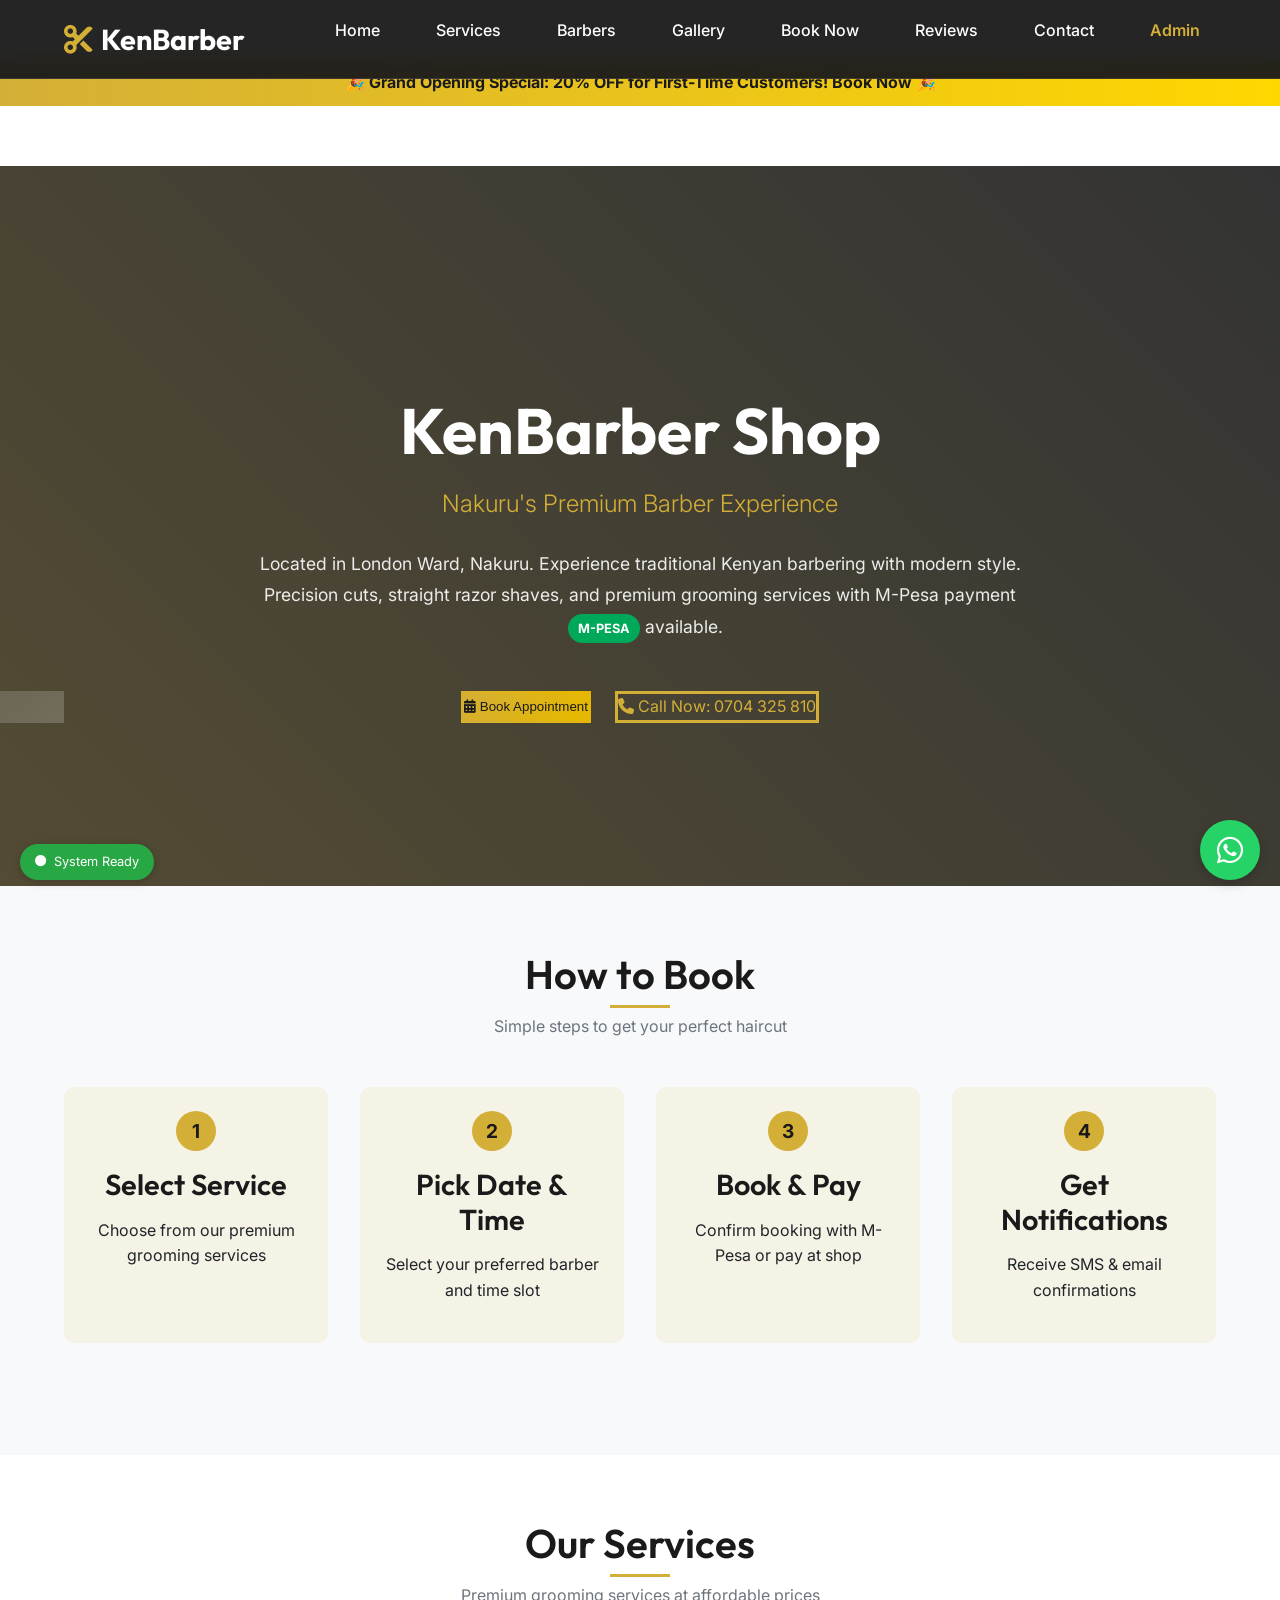
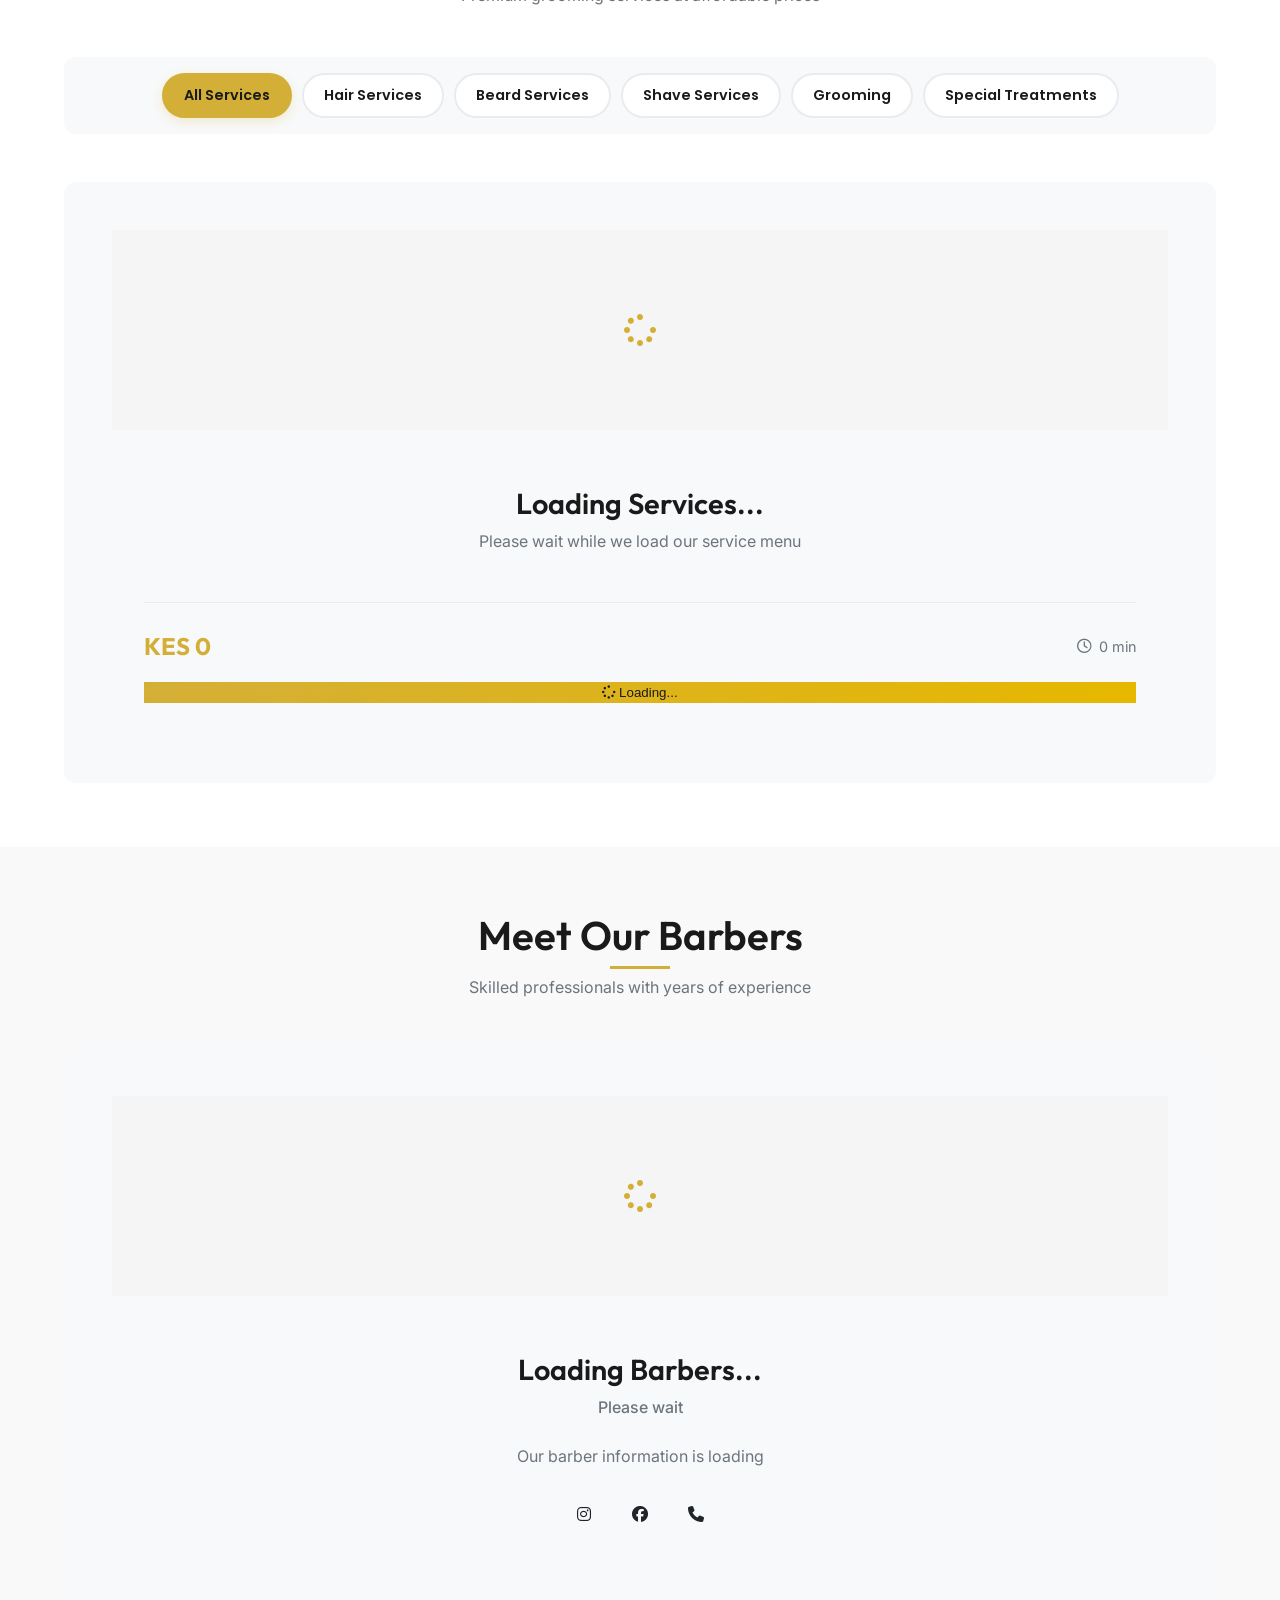
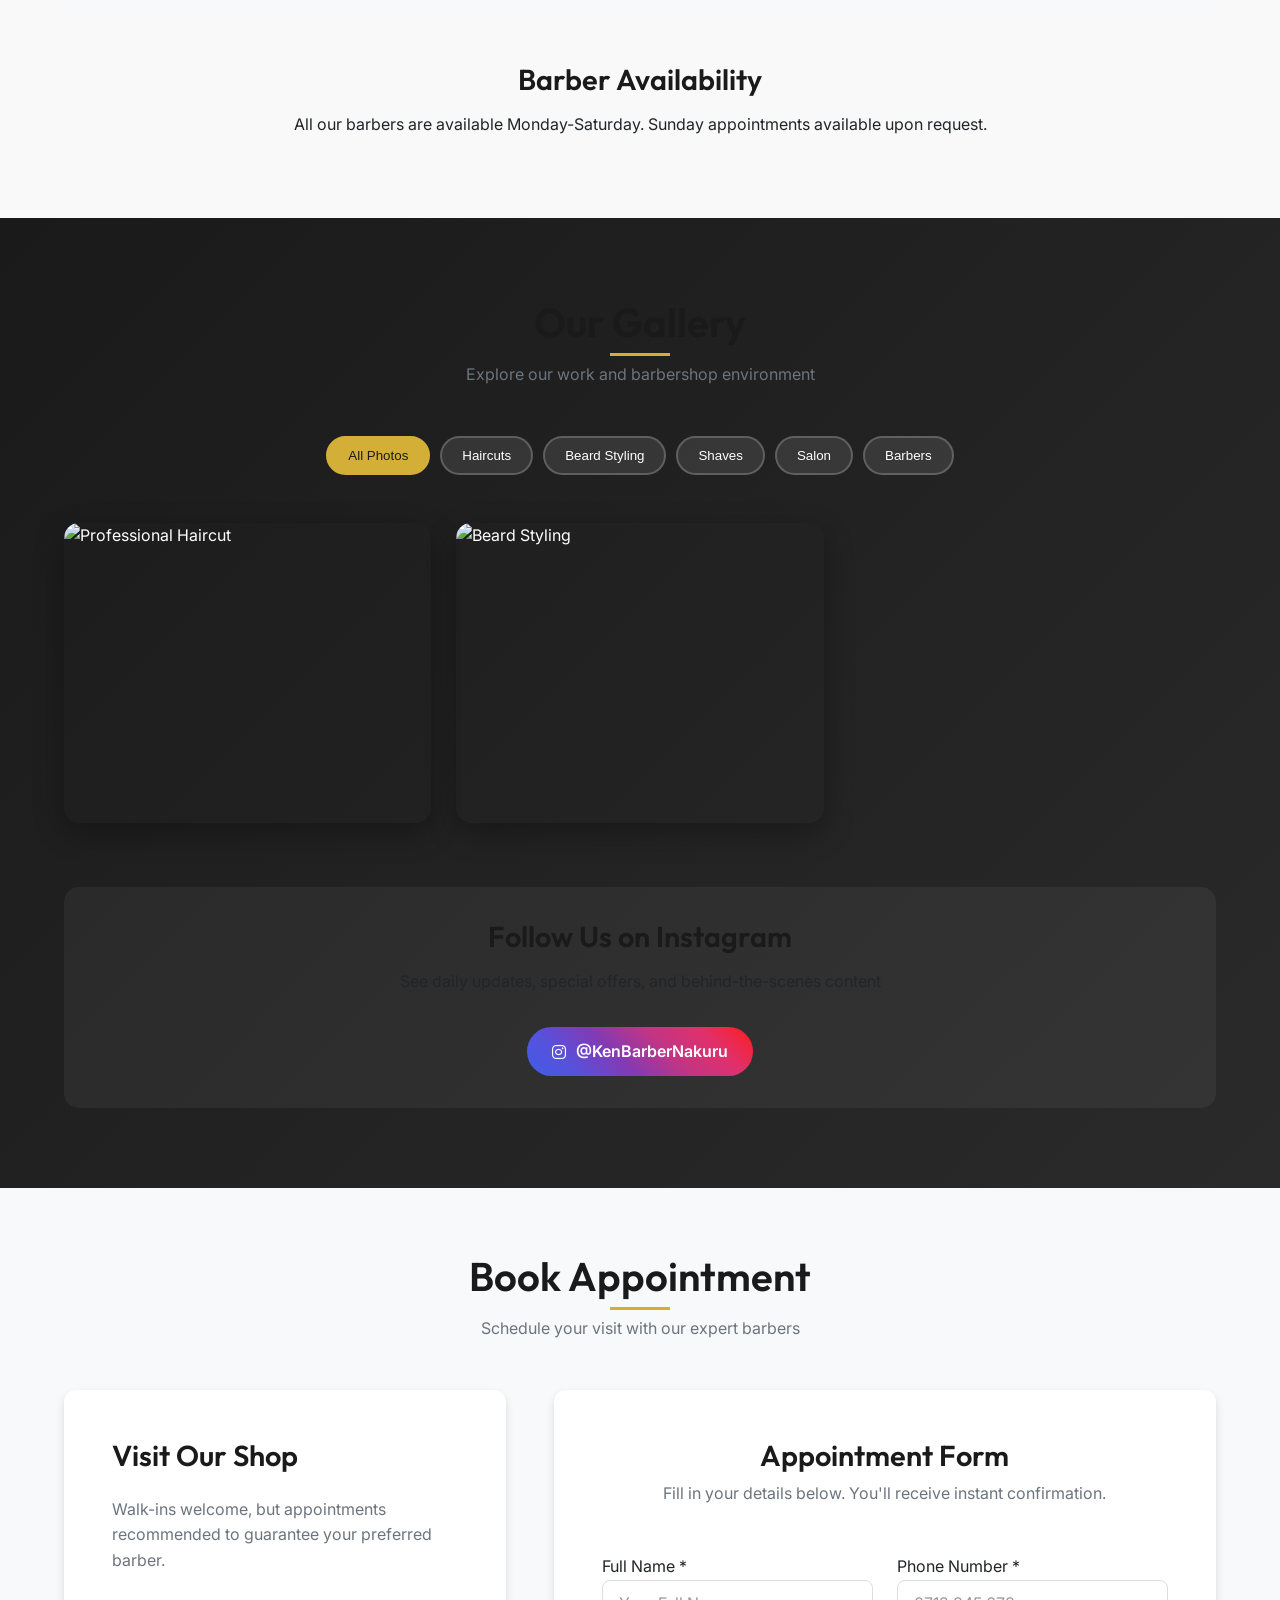
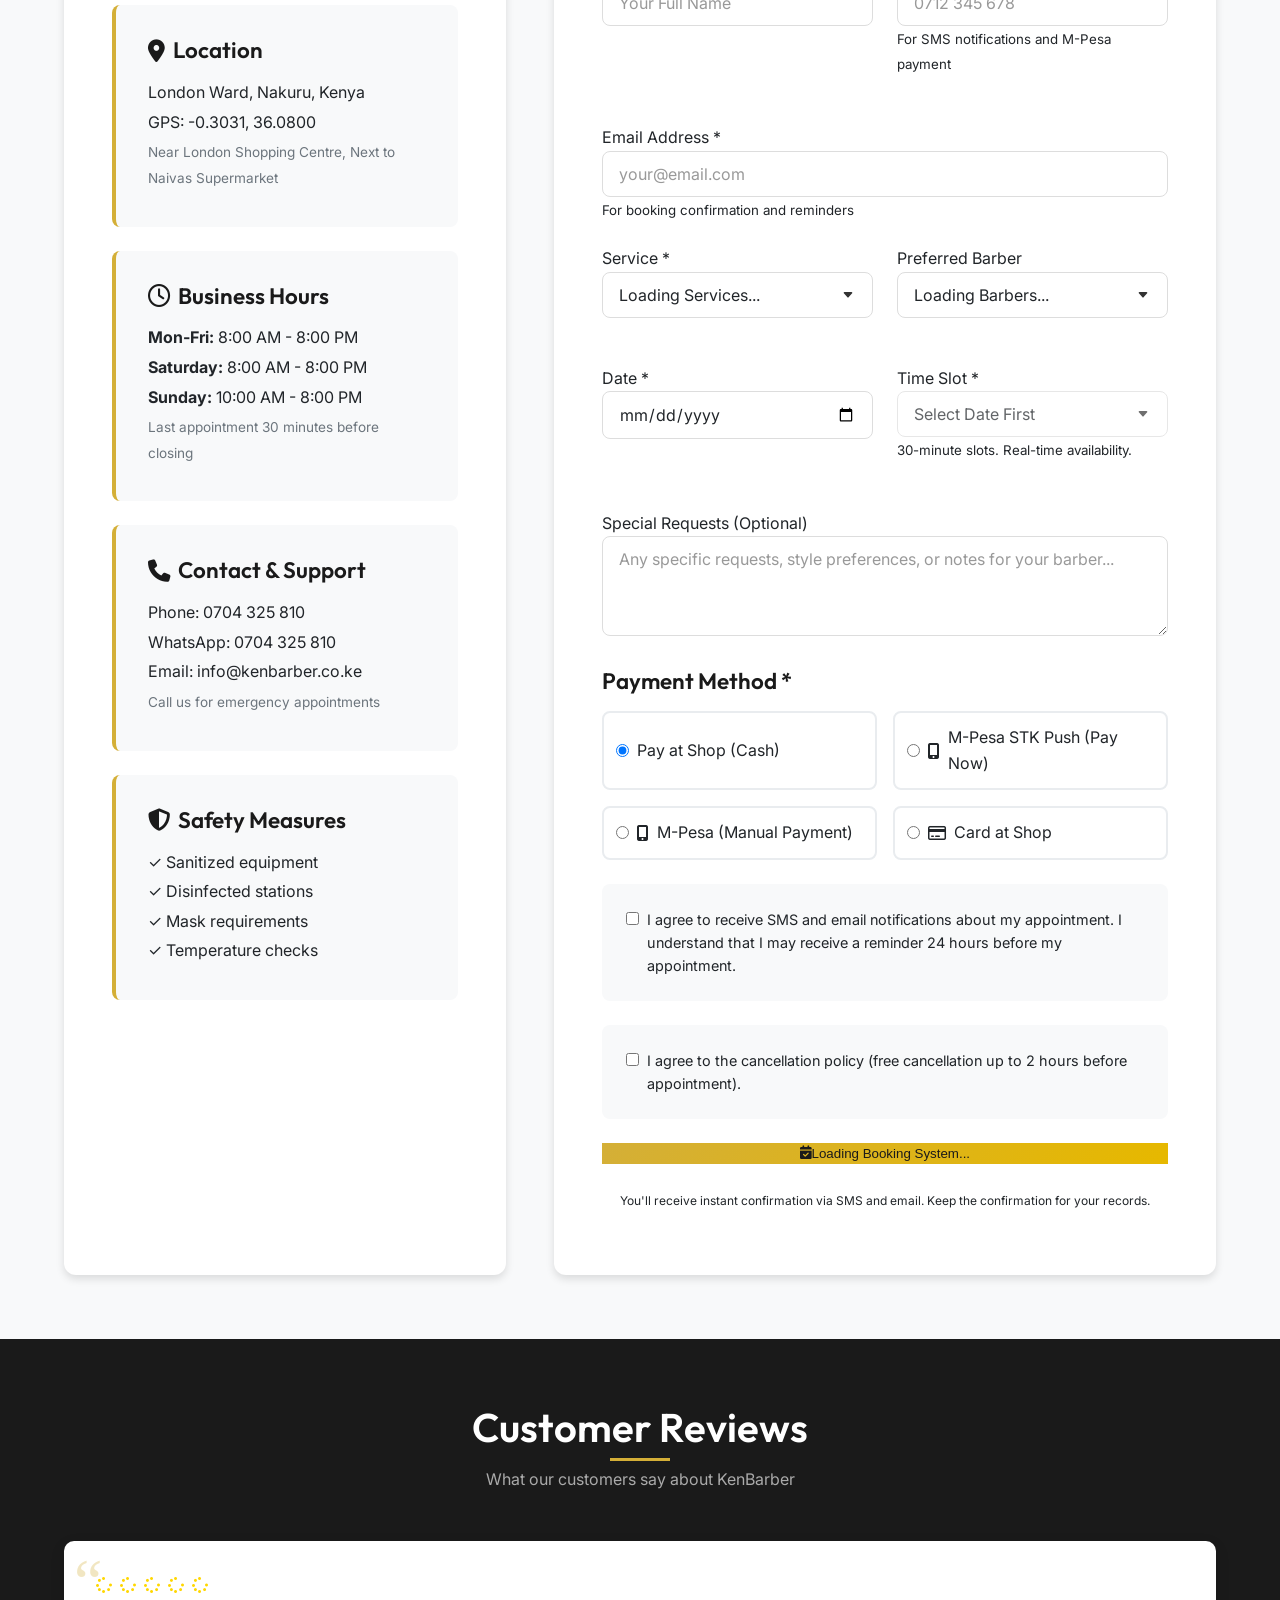
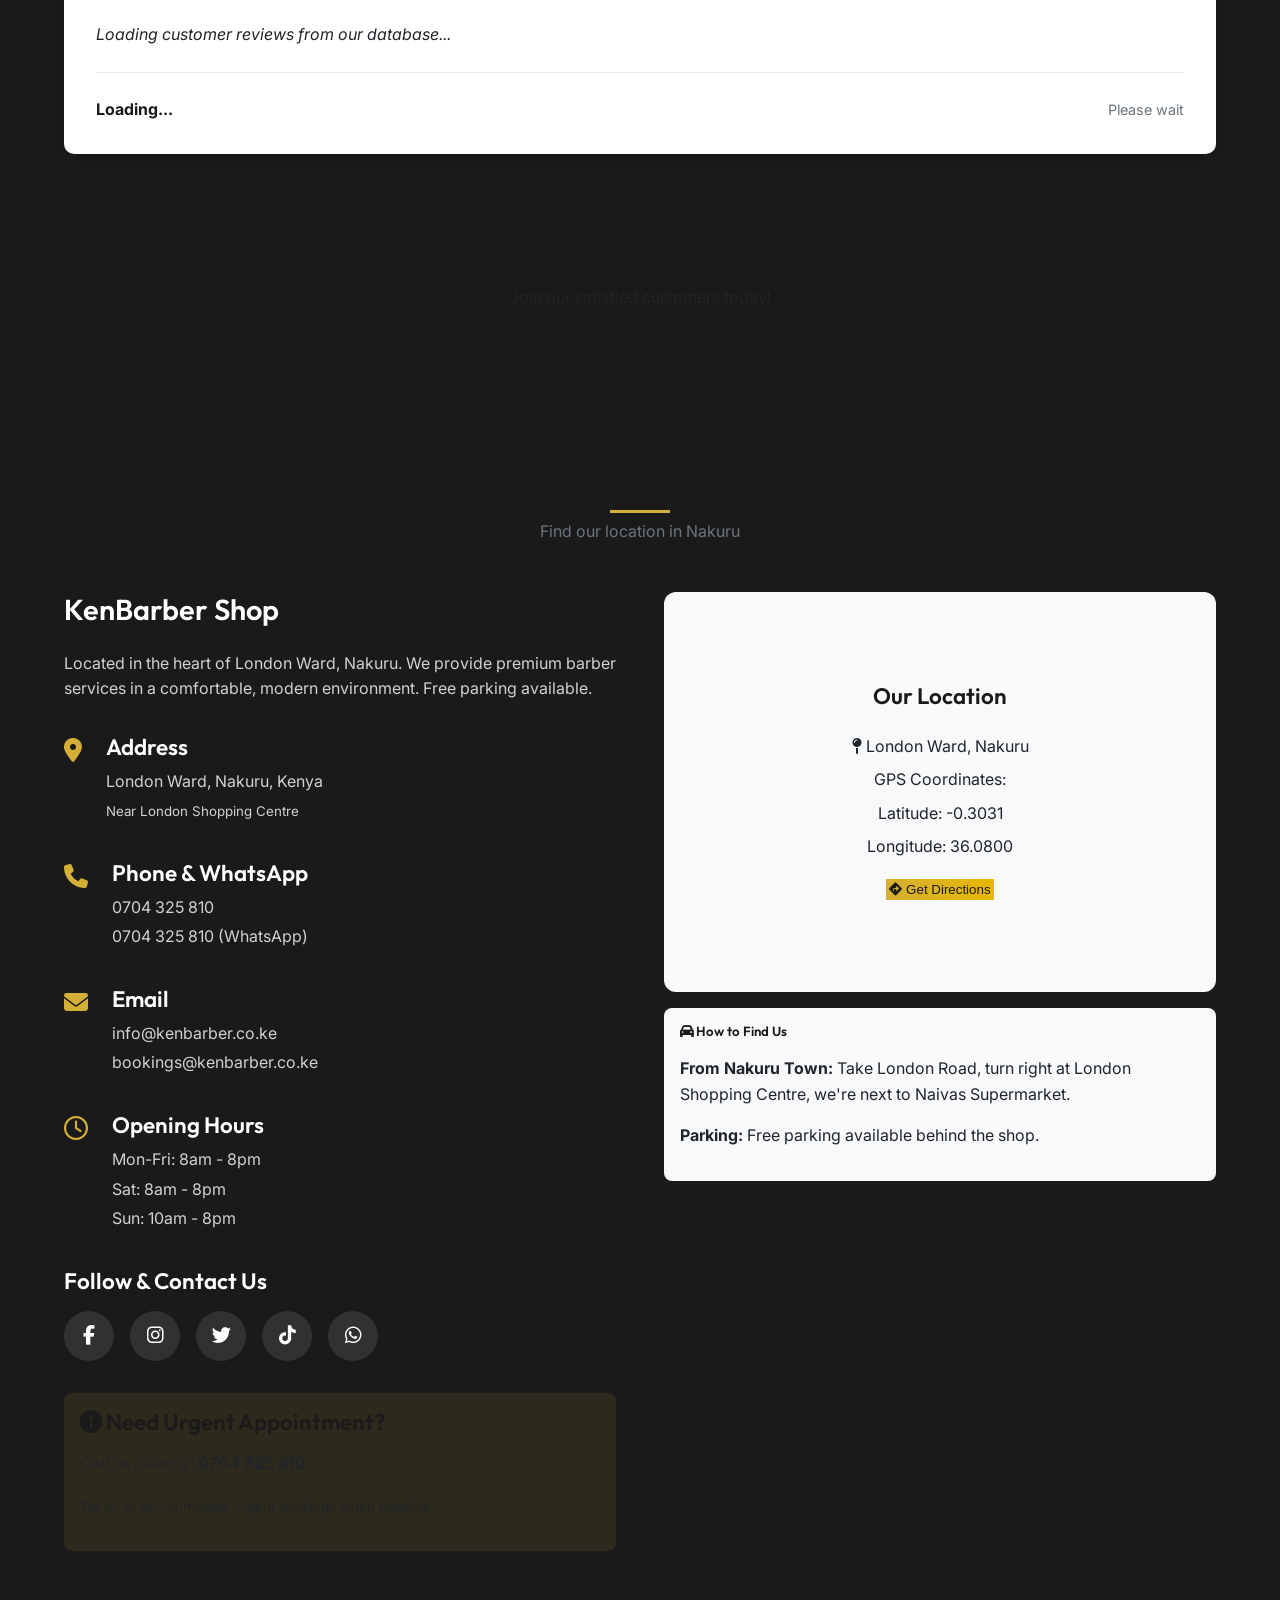
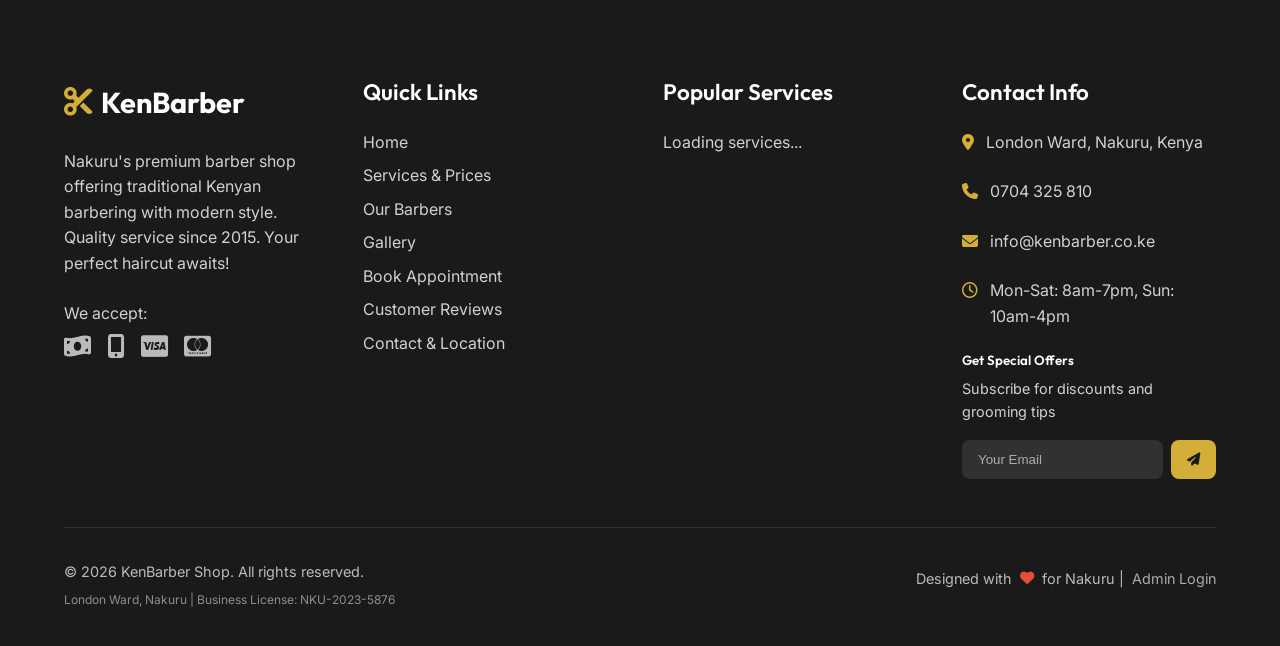
==== index.html @ 261fd8fc "Update index.html" ====
<!DOCTYPE html>
<html lang="en">
<head>
    <meta charset="UTF-8">
    <meta name="viewport" content="width=device-width, initial-scale=1.0">
    <title>KenBarber Shop - Nakuru's Finest Barber</title>
    <link rel="stylesheet" href="https://cdnjs.cloudflare.com/ajax/libs/font-awesome/6.4.0/css/all.min.css">
    <link rel="preconnect" href="https://fonts.googleapis.com">
    <link rel="preconnect" href="https://fonts.gstatic.com" crossorigin>
    <link href="https://fonts.googleapis.com/css2?family=Inter:wght@300;400;500;600;700&family=Outfit:wght@400;500;600;700;800&family=Poppins:wght@300;400;500;600;700&family=Roboto+Slab:wght@400;500;600&display=swap" rel="stylesheet">
    <link rel="stylesheet" href="css/style.css">
    <style>
        /* Additional inline styles for special features */
        .special-offer-banner {
            background: linear-gradient(90deg, var(--primary), #ffd700);
            color: var(--secondary);
            text-align: center;
            padding: 10px;
            font-weight: bold;
            position: relative;
            animation: pulse 2s infinite;
        }
        
        @keyframes pulse {
            0% { opacity: 0.9; }
            50% { opacity: 1; }
            100% { opacity: 0.9; }
        }
        
        .whatsapp-float {
            position: fixed;
            bottom: 20px;
            right: 20px;
            background-color: #25D366;
            color: white;
            width: 60px;
            height: 60px;
            border-radius: 50%;
            display: flex;
            align-items: center;
            justify-content: center;
            font-size: 30px;
            box-shadow: 0 4px 12px rgba(0, 0, 0, 0.2);
            z-index: 1000;
            transition: all 0.3s ease;
            text-decoration: none;
        }
        
        .whatsapp-float:hover {
            transform: scale(1.1);
            background-color: #128C7E;
        }
        
        .mpesa-badge {
            background-color: #00A859;
            color: white;
            padding: 3px 10px;
            border-radius: 20px;
            font-size: 0.8rem;
            font-weight: bold;
            display: inline-block;
            margin-left: 10px;
        }
        
        .testimonial-card {
            background: white;
            padding: 2rem;
            border-radius: 10px;
            box-shadow: 0 5px 15px rgba(0,0,0,0.1);
            margin-bottom: 2rem;
            position: relative;
        }
        
        .testimonial-card:before {
            content: "\201C";
            font-size: 4rem;
            color: var(--primary);
            position: absolute;
            top: -10px;
            left: 10px;
            opacity: 0.3;
        }
        
        .booking-steps {
            display: grid;
            grid-template-columns: repeat(auto-fit, minmax(200px, 1fr));
            gap: 2rem;
            margin: 3rem 0;
        }
        
        .step {
            text-align: center;
            padding: 1.5rem;
            background: rgba(212, 175, 55, 0.1);
            border-radius: 10px;
        }
        
        .step-number {
            background: var(--primary);
            color: var(--secondary);
            width: 40px;
            height: 40px;
            border-radius: 50%;
            display: flex;
            align-items: center;
            justify-content: center;
            margin: 0 auto 1rem;
            font-weight: bold;
        }
        
        /* Database status indicator */
        .db-status {
            position: fixed;
            bottom: 20px;
            left: 20px;
            background: var(--secondary);
            color: white;
            padding: 8px 15px;
            border-radius: 20px;
            font-size: 0.8rem;
            z-index: 1000;
            display: flex;
            align-items: center;
            gap: 8px;
            box-shadow: 0 2px 10px rgba(0,0,0,0.2);
        }
        
        .db-status.online {
            background: #28a745;
        }
        
        .db-status.offline {
            background: #dc3545;
        }
        
        .db-status i {
            font-size: 0.7rem;
        }
        
        /* Gallery Section Styles */
        .gallery-section {
            padding: 5rem 0;
            background: linear-gradient(135deg, #1a1a1a 0%, #2a2a2a 100%);
            color: white;
        }
        
        .gallery-filter {
            display: flex;
            justify-content: center;
            flex-wrap: wrap;
            gap: 10px;
            margin-bottom: 3rem;
        }
        
        .gallery-filter-btn {
            background: rgba(255, 255, 255, 0.1);
            color: white;
            border: 2px solid rgba(255, 255, 255, 0.2);
            padding: 10px 20px;
            border-radius: 30px;
            cursor: pointer;
            transition: all 0.3s ease;
            font-weight: 500;
        }
        
        .gallery-filter-btn:hover,
        .gallery-filter-btn.active {
            background: var(--primary);
            color: var(--secondary);
            border-color: var(--primary);
        }
        
        .gallery-grid {
            display: grid;
            grid-template-columns: repeat(auto-fill, minmax(300px, 1fr));
            gap: 25px;
            margin: 2rem 0;
        }
        
        .gallery-item {
            position: relative;
            border-radius: 15px;
            overflow: hidden;
            box-shadow: 0 10px 30px rgba(0, 0, 0, 0.3);
            transition: all 0.4s ease;
            cursor: pointer;
            height: 300px;
        }
        
        .gallery-item:hover {
            transform: translateY(-10px) scale(1.02);
            box-shadow: 0 20px 40px rgba(212, 175, 55, 0.3);
        }
        
        .gallery-img {
            width: 100%;
            height: 100%;
            object-fit: cover;
            transition: transform 0.5s ease;
        }
        
        .gallery-item:hover .gallery-img {
            transform: scale(1.1);
        }
        
        .gallery-overlay {
            position: absolute;
            bottom: 0;
            left: 0;
            right: 0;
            background: linear-gradient(to top, rgba(0, 0, 0, 0.9), transparent);
            padding: 20px;
            transform: translateY(100%);
            transition: transform 0.3s ease;
        }
        
        .gallery-item:hover .gallery-overlay {
            transform: translateY(0);
        }
        
        .gallery-title {
            color: white;
            font-size: 1.2rem;
            margin-bottom: 5px;
            font-weight: 600;
        }
        
        .gallery-category {
            color: var(--primary);
            font-size: 0.9rem;
            font-weight: 500;
        }
        
        /* Lightbox Modal */
        .lightbox-modal {
            display: none;
            position: fixed;
            top: 0;
            left: 0;
            width: 100%;
            height: 100%;
            background: rgba(0, 0, 0, 0.95);
            z-index: 2000;
            align-items: center;
            justify-content: center;
            padding: 20px;
        }
        
        .lightbox-content {
            max-width: 90%;
            max-height: 90%;
            position: relative;
        }
        
        .lightbox-img {
            max-width: 100%;
            max-height: 80vh;
            border-radius: 10px;
            box-shadow: 0 20px 60px rgba(0, 0, 0, 0.5);
        }
        
        .lightbox-caption {
            color: white;
            text-align: center;
            margin-top: 15px;
            font-size: 1.1rem;
        }
        
        .lightbox-close {
            position: absolute;
            top: -50px;
            right: 0;
            background: transparent;
            color: white;
            border: none;
            font-size: 2rem;
            cursor: pointer;
            transition: color 0.3s ease;
        }
        
        .lightbox-close:hover {
            color: var(--primary);
        }
        
        .lightbox-nav {
            position: absolute;
            top: 50%;
            transform: translateY(-50%);
            background: rgba(255, 255, 255, 0.1);
            color: white;
            border: none;
            width: 50px;
            height: 50px;
            border-radius: 50%;
            display: flex;
            align-items: center;
            justify-content: center;
            cursor: pointer;
            transition: all 0.3s ease;
            font-size: 1.5rem;
        }
        
        .lightbox-nav:hover {
            background: var(--primary);
            color: var(--secondary);
        }
        
        .lightbox-prev {
            left: -70px;
        }
        
        .lightbox-next {
            right: -70px;
        }
        
        .no-gallery {
            text-align: center;
            padding: 4rem;
            color: #aaa;
        }
        
        .no-gallery i {
            font-size: 4rem;
            margin-bottom: 1rem;
            color: #555;
        }
        
        /* Instagram Preview */
        .instagram-preview {
            text-align: center;
            margin-top: 4rem;
            padding: 2rem;
            background: rgba(255, 255, 255, 0.05);
            border-radius: 15px;
        }
        
        .instagram-link {
            display: inline-flex;
            align-items: center;
            gap: 10px;
            background: linear-gradient(45deg, #405DE6, #5851DB, #833AB4, #C13584, #E1306C, #FD1D1D);
            color: white;
            padding: 12px 25px;
            border-radius: 30px;
            text-decoration: none;
            font-weight: 600;
            margin-top: 1rem;
            transition: transform 0.3s ease;
        }
        
        .instagram-link:hover {
            transform: translateY(-3px);
        }
        
        /* Responsive adjustments */
        @media (max-width: 768px) {
            .gallery-grid {
                grid-template-columns: repeat(auto-fill, minmax(250px, 1fr));
                gap: 15px;
            }
            
            .gallery-item {
                height: 250px;
            }
            
            .lightbox-nav {
                width: 40px;
                height: 40px;
                font-size: 1.2rem;
            }
            
            .lightbox-prev {
                left: 10px;
            }
            
            .lightbox-next {
                right: 10px;
            }
            
            .lightbox-close {
                top: -40px;
            }
        }
    </style>
</head>
<body>
    <!-- Database Status Indicator -->
    <div class="db-status" id="dbStatus">
        <i class="fas fa-circle"></i>
        <span>Checking Database...</span>
    </div>

    <!-- Special Offer Banner -->
    <div class="special-offer-banner" id="specialOfferBanner">
        🎉 Grand Opening Special: 20% OFF for First-Time Customers! Book Now 🎉
    </div>

    <!-- Header & Navigation -->
    <header>
        <div class="container header-container">
            <a href="index.html" class="logo">
                <i class="fas fa-cut"></i> KenBarber
            </a>
            
            <div class="mobile-toggle" id="mobileToggle">
                <i class="fas fa-bars"></i>
            </div>
            
            <ul class="nav-menu" id="navMenu">
                <li><a href="#home">Home</a></li>
                <li><a href="#services">Services</a></li>
                <li><a href="#barbers">Barbers</a></li>
                <li><a href="#gallery">Gallery</a></li>
                <li><a href="#booking">Book Now</a></li>
                <li><a href="#testimonials">Reviews</a></li>
                <li><a href="#contact">Contact</a></li>
                <li><a href="admin-login.html" style="color: var(--primary); font-weight: 600;">Admin</a></li>
            </ul>
        </div>
    </header>

    <!-- Hero Section -->
    <section class="hero" id="home">
        <div class="hero-background" id="heroBackground">
            <!-- Hero background image will be loaded here dynamically -->
        </div>
        <div class="container">
            <h1>KenBarber Shop</h1>
            <p class="subtitle">Nakuru's Premium Barber Experience</p>
            <p class="hero-description">Located in London Ward, Nakuru. Experience traditional Kenyan barbering with modern style. Precision cuts, straight razor shaves, and premium grooming services with M-Pesa payment <span class="mpesa-badge">M-PESA</span> available.</p>
            <div class="cta-buttons">
                <button class="btn-primary" onclick="scrollToBooking()">
                    <i class="fas fa-calendar-alt"></i> Book Appointment
                </button>
                <a href="tel:+254704325810" class="btn-secondary">
                    <i class="fas fa-phone"></i> Call Now: 0704 325 810
                </a>
            </div>
        </div>
    </section>

    <!-- Booking Steps -->
    <section class="section" style="background-color: #f8f9fa;">
        <div class="container">
            <div class="section-title">
                <h2>How to Book</h2>
                <p>Simple steps to get your perfect haircut</p>
            </div>
            
            <div class="booking-steps">
                <div class="step">
                    <div class="step-number">1</div>
                    <h3>Select Service</h3>
                    <p>Choose from our premium grooming services</p>
                </div>
                <div class="step">
                    <div class="step-number">2</div>
                    <h3>Pick Date & Time</h3>
                    <p>Select your preferred barber and time slot</p>
                </div>
                <div class="step">
                    <div class="step-number">3</div>
                    <h3>Book & Pay</h3>
                    <p>Confirm booking with M-Pesa or pay at shop</p>
                </div>
                <div class="step">
                    <div class="step-number">4</div>
                    <h3>Get Notifications</h3>
                    <p>Receive SMS & email confirmations</p>
                </div>
            </div>
        </div>
    </section>

    <!-- Services Section -->
    <!-- Services Section - UPDATED WITH FILTER -->
<section class="section" id="services">
    <div class="container">
        <div class="section-title">
            <h2>Our Services</h2>
            <p>Premium grooming services at affordable prices</p>
        </div>
        
        <!-- Service Filter Buttons -->
        <div class="service-filter" id="serviceFilter">
            <button class="service-filter-btn active" data-category="all">All Services</button>
            <button class="service-filter-btn" data-category="hair">Hair Services</button>
            <button class="service-filter-btn" data-category="beard">Beard Services</button>
            <button class="service-filter-btn" data-category="shave">Shave Services</button>
            <button class="service-filter-btn" data-category="grooming">Grooming</button>
            <button class="service-filter-btn" data-category="special">Special Treatments</button>
        </div>
        
        <!-- Services Grid -->
        <div class="services-grid" id="servicesGrid">
            <!-- Services will be loaded dynamically from Supabase -->
            <div class="loading-service">
                <div class="service-img" style="background: #f5f5f5; display: flex; align-items: center; justify-content: center;">
                    <i class="fas fa-spinner fa-spin fa-2x" style="color: var(--primary);"></i>
                </div>
                <div class="service-content">
                    <h3>Loading Services...</h3>
                    <p>Please wait while we load our service menu</p>
                    <div class="service-footer">
                        <span class="price">KES 0</span>
                        <span class="duration"><i class="far fa-clock"></i> 0 min</span>
                    </div>
                    <button class="btn-primary" style="width: 100%; margin-top: 1rem;" disabled>
                        <i class="fas fa-spinner fa-spin"></i> Loading...
                    </button>
                </div>
            </div>
        </div>
        
        <!-- No Services Message -->
        <div id="noServices" class="no-services" style="display: none; text-align: center; padding: 3rem;">
            <i class="fas fa-cut fa-3x" style="color: var(--gray); margin-bottom: 1rem;"></i>
            <h3>No Services Found</h3>
            <p>No services match your filter selection. Please try another category.</p>
        </div>
    </div>
</section>

    <!-- Barbers Section -->
    <section class="section" id="barbers" style="background-color: #f9f9f9;">
        <div class="container">
            <div class="section-title">
                <h2>Meet Our Barbers</h2>
                <p>Skilled professionals with years of experience</p>
            </div>
            
            <div class="barbers-grid" id="barbersGrid">
                <!-- Barbers will be loaded dynamically from Supabase -->
                <div class="loading-barber">
                    <div class="barber-img" style="background: #f5f5f5; display: flex; align-items: center; justify-content: center;">
                        <i class="fas fa-spinner fa-spin fa-2x" style="color: var(--primary);"></i>
                    </div>
                    <div class="barber-info">
                        <h3>Loading Barbers...</h3>
                        <p class="barber-title">Please wait</p>
                        <p>Our barber information is loading</p>
                        <div class="barber-social">
                            <a href="#"><i class="fab fa-instagram"></i></a>
                            <a href="#"><i class="fab fa-facebook"></i></a>
                            <a href="tel:+254704325810"><i class="fas fa-phone"></i></a>
                        </div>
                    </div>
                </div>
            </div>
            
            <div style="text-align: center; margin-top: 3rem;">
                <h3>Barber Availability</h3>
                <p>All our barbers are available Monday-Saturday. Sunday appointments available upon request.</p>
            </div>
        </div>
    </section>

    <!-- Gallery Section -->
    <section class="section gallery-section" id="gallery">
        <div class="container">
            <div class="section-title">
                <h2>Our Gallery</h2>
                <p>Explore our work and barbershop environment</p>
            </div>
            
            <!-- Gallery Filter Buttons -->
            <div class="gallery-filter" id="galleryFilter">
                <button class="gallery-filter-btn active" data-category="all">All Photos</button>
                <button class="gallery-filter-btn" data-category="haircuts">Haircuts</button>
                <button class="gallery-filter-btn" data-category="beard">Beard Styling</button>
                <button class="gallery-filter-btn" data-category="shaves">Shaves</button>
                <button class="gallery-filter-btn" data-category="salon">Salon</button>
                <button class="gallery-filter-btn" data-category="barbers">Barbers</button>
            </div>
            
            <!-- Gallery Grid -->
            <div class="gallery-grid" id="galleryGrid">
                <!-- Gallery items will be loaded dynamically -->
                <div class="gallery-item loading-gallery">
                    <div style="background: rgba(255,255,255,0.1); height: 100%; display: flex; align-items: center; justify-content: center;">
                        <i class="fas fa-spinner fa-spin fa-2x" style="color: var(--primary);"></i>
                    </div>
                </div>
            </div>
            
            <!-- No Gallery Items Message -->
            <div id="noGalleryItems" class="no-gallery" style="display: none;">
                <i class="fas fa-images"></i>
                <h3>No Gallery Photos Yet</h3>
                <p>We're working on adding photos of our amazing work. Check back soon!</p>
                <p>Follow us on Instagram to see our latest transformations.</p>
            </div>
            
            <!-- Instagram Preview -->
            <div class="instagram-preview">
                <h3>Follow Us on Instagram</h3>
                <p>See daily updates, special offers, and behind-the-scenes content</p>
                <a href="https://instagram.com" target="_blank" class="instagram-link">
                    <i class="fab fa-instagram"></i> @KenBarberNakuru
                </a>
            </div>
        </div>
    </section>

    <!-- Lightbox Modal -->
    <div class="lightbox-modal" id="lightboxModal">
        <div class="lightbox-content">
            <button class="lightbox-close" id="lightboxClose">&times;</button>
            <button class="lightbox-nav lightbox-prev" id="lightboxPrev">
                <i class="fas fa-chevron-left"></i>
            </button>
            <img class="lightbox-img" id="lightboxImg" src="" alt="">
            <button class="lightbox-nav lightbox-next" id="lightboxNext">
                <i class="fas fa-chevron-right"></i>
            </button>
            <div class="lightbox-caption" id="lightboxCaption"></div>
        </div>
    </div>

    <!-- Booking Section -->
    <section class="section booking-section" id="booking">
        <div class="container">
            <div class="section-title">
                <h2>Book Appointment</h2>
                <p>Schedule your visit with our expert barbers</p>
            </div>
            
            <div class="booking-container">
                <div class="booking-info">
                    <h3>Visit Our Shop</h3>
                    <p>Walk-ins welcome, but appointments recommended to guarantee your preferred barber.</p>
                    
                    <div class="info-box">
                        <h4><i class="fas fa-map-marker-alt"></i> Location</h4>
                        <p>London Ward, Nakuru, Kenya</p>
                        <p class="coordinates">GPS: -0.3031, 36.0800</p>
                        <p><small>Near London Shopping Centre, Next to Naivas Supermarket</small></p>
                    </div>
                    
                    <div class="info-box">
                        <h4><i class="far fa-clock"></i> Business Hours</h4>
                        <p><strong>Mon-Fri:</strong> 8:00 AM - 8:00 PM</p>
                        <p><strong>Saturday:</strong> 8:00 AM - 8:00 PM</p>
                        <p><strong>Sunday:</strong> 10:00 AM - 8:00 PM</p>
                        <p><small>Last appointment 30 minutes before closing</small></p>
                    </div>
                    
                    <div class="info-box">
                        <h4><i class="fas fa-phone"></i> Contact & Support</h4>
                        <p>Phone: 0704 325 810</p>
                        <p>WhatsApp: 0704 325 810</p>
                        <p>Email: info@kenbarber.co.ke</p>
                        <p><small>Call us for emergency appointments</small></p>
                    </div>
                    
                    <div class="info-box">
                        <h4><i class="fas fa-shield-alt"></i> Safety Measures</h4>
                        <p>✓ Sanitized equipment</p>
                        <p>✓ Disinfected stations</p>
                        <p>✓ Mask requirements</p>
                        <p>✓ Temperature checks</p>
                    </div>
                </div>
                
                <div class="booking-form-container">
                    <div class="form-header">
                        <h3>Appointment Form</h3>
                        <p>Fill in your details below. You'll receive instant confirmation.</p>
                    </div>
                    
                    <form id="appointmentForm">
                        <div class="form-row">
                            <div class="form-group">
                                <label for="fullName">Full Name *</label>
                                <input type="text" id="fullName" class="form-control" placeholder="Your Full Name" required>
                            </div>
                            
                            <div class="form-group">
                                <label for="phoneNumber">Phone Number *</label>
                                <input type="tel" id="phoneNumber" class="form-control" placeholder="0712 345 678" required>
                                <small>For SMS notifications and M-Pesa payment</small>
                            </div>
                        </div>
                        
                        <div class="form-group">
                            <label for="email">Email Address *</label>
                            <input type="email" id="email" class="form-control" placeholder="your@email.com" required>
                            <small>For booking confirmation and reminders</small>
                        </div>
                        
                        <div class="form-row">
                            <div class="form-group">
                                <label for="serviceType">Service *</label>
                                <select id="serviceType" class="form-control" required>
                                    <option value="">Loading Services...</option>
                                </select>
                            </div>
                            
                            <div class="form-group">
                                <label for="barberSelect">Preferred Barber</label>
                                <select id="barberSelect" class="form-control">
                                    <option value="">Loading Barbers...</option>
                                </select>
                            </div>
                        </div>
                        
                        <div class="form-row">
                            <div class="form-group">
                                <label for="appointmentDate">Date *</label>
                                <input type="date" id="appointmentDate" class="form-control" required min="">
                            </div>
                            
                            <div class="form-group">
                                <label for="appointmentTime">Time Slot *</label>
                                <select id="appointmentTime" class="form-control" required disabled>
                                    <option value="">Select Date First</option>
                                </select>
                                <small>30-minute slots. Real-time availability.</small>
                            </div>
                        </div>
                        
                        <div class="form-group">
                            <label for="specialRequests">Special Requests (Optional)</label>
                            <textarea id="specialRequests" class="form-control" rows="3" placeholder="Any specific requests, style preferences, or notes for your barber..."></textarea>
                        </div>
                        
                        <!-- Price Display -->
                        <div class="price-display" id="priceDisplay" style="display: none;">
                            <h4>Service Total: <span id="totalPrice">KES 0</span></h4>
                            <p class="payment-note">Payment can be made via M-Pesa now or cash at shop</p>
                        </div>
                        
                        <div class="payment-section">
                            <h4>Payment Method *</h4>
                            <div class="payment-options">
                                <label class="payment-option">
                                    <input type="radio" name="payment" value="cash" checked>
                                    <span>Pay at Shop (Cash)</span>
                                </label>
                                <label class="payment-option">
                                    <input type="radio" name="payment" value="mpesa_stk" id="mpesaStkRadio">
                                    <span><i class="fas fa-mobile-alt"></i> M-Pesa STK Push (Pay Now)</span>
                                </label>
                                <label class="payment-option">
                                    <input type="radio" name="payment" value="mpesa_manual" id="mpesaManualRadio">
                                    <span><i class="fas fa-mobile-alt"></i> M-Pesa (Manual Payment)</span>
                                </label>
                                <label class="payment-option">
                                    <input type="radio" name="payment" value="card">
                                    <span><i class="far fa-credit-card"></i> Card at Shop</span>
                                </label>
                            </div>
                            
                            <!-- STK Push Instructions (shown when selected) -->
                            <div id="stkPaymentInfo" class="mpesa-payment" style="display: none;">
                                <div class="stk-instructions">
                                    <div class="alert alert-info">
                                        <i class="fas fa-info-circle"></i>
                                        <strong>How STK Push Works:</strong>
                                    </div>
                                    <ol>
                                        <li>Click "Confirm Booking" below</li>
                                        <li>You'll receive an <strong>M-Pesa prompt</strong> on your phone</li>
                                        <li>Enter your <strong>M-Pesa PIN</strong> to complete payment</li>
                                        <li>Payment confirmation happens automatically</li>
                                        <li>Your booking will be instantly confirmed</li>
                                    </ol>
                                    <div class="payment-security">
                                        <i class="fas fa-shield-alt"></i>
                                        <small>Secure payment processed via Lipa Na. No card details stored.</small>
                                    </div>
                                </div>
                            </div>
                            
                            <!-- Manual M-Pesa Instructions (shown when selected) -->
                            <div id="manualMpesaPayment" class="mpesa-payment" style="display: none;">
                                <div class="form-group">
                                    <label for="mpesaNumber">M-Pesa Number *</label>
                                    <input type="tel" id="mpesaNumber" class="form-control" placeholder="0712 345 678">
                                </div>
                                <div class="mpesa-instructions">
                                    <p><strong>Manual M-Pesa Payment:</strong></p>
                                    <ol>
                                        <li>We'll send you payment details after booking</li>
                                        <li>Make payment to our M-Pesa number</li>
                                        <li>Send us the transaction code via WhatsApp</li>
                                        <li>We'll manually confirm your booking</li>
                                    </ol>
                                </div>
                            </div>
                        </div>
                        
                        <div class="form-group terms-group">
                            <label class="checkbox-label">
                                <input type="checkbox" id="termsAgree" required>
                                <span>I agree to receive SMS and email notifications about my appointment. I understand that I may receive a reminder 24 hours before my appointment.</span>
                            </label>
                        </div>
                        
                        <div class="form-group terms-group">
                            <label class="checkbox-label">
                                <input type="checkbox" id="cancellationPolicy" required>
                                <span>I agree to the cancellation policy (free cancellation up to 2 hours before appointment).</span>
                            </label>
                        </div>
                        
                        <button type="submit" class="btn-primary btn-block" id="submitBtn" disabled>
                            <i class="fas fa-calendar-check"></i> Loading Booking System...
                        </button>
                        
                        <div class="form-footer">
                            <p><small>You'll receive instant confirmation via SMS and email. Keep the confirmation for your records.</small></p>
                        </div>
                    </form>
                </div>
            </div>
        </div>
    </section>

    <!-- Testimonials Section -->
    <section class="section" id="testimonials" style="background-color: var(--secondary); color: white;">
        <div class="container">
            <div class="section-title">
                <h2 style="color: white;">Customer Reviews</h2>
                <p style="color: #aaa;">What our customers say about KenBarber</p>
            </div>
            
            <div class="testimonials-grid" id="testimonialsGrid" style="display: grid; grid-template-columns: repeat(auto-fit, minmax(300px, 1fr)); gap: 2rem;">
                <!-- Testimonials will be loaded dynamically from Supabase -->
                <div class="testimonial-card">
                    <div class="rating">
                        <i class="fas fa-spinner fa-spin" style="color: gold;"></i>
                        <i class="fas fa-spinner fa-spin" style="color: gold;"></i>
                        <i class="fas fa-spinner fa-spin" style="color: gold;"></i>
                        <i class="fas fa-spinner fa-spin" style="color: gold;"></i>
                        <i class="fas fa-spinner fa-spin" style="color: gold;"></i>
                    </div>
                    <p>Loading customer reviews from our database...</p>
                    <div class="customer-info">
                        <strong>Loading...</strong>
                        <span>Please wait</span>
                    </div>
                </div>
            </div>
            
            <div style="text-align: center; margin-top: 3rem;">
                <h3>Rated 4.8/5 on Google Reviews</h3>
                <p>Join our satisfied customers today!</p>
            </div>
        </div>
    </section>

    <!-- Contact & Map Section -->
    <section class="section contact-section" id="contact">
        <div class="container">
            <div class="section-title">
                <h2>Visit Us</h2>
                <p>Find our location in Nakuru</p>
            </div>
            
            <div class="contact-container">
                <div class="contact-info">
                    <h3>KenBarber Shop</h3>
                    <p class="contact-description">Located in the heart of London Ward, Nakuru. We provide premium barber services in a comfortable, modern environment. Free parking available.</p>
                    
                    <div class="contact-details">
                        <div class="contact-item">
                            <i class="fas fa-map-marker-alt"></i>
                            <div>
                                <h4>Address</h4>
                                <p>London Ward, Nakuru, Kenya</p>
                                <p><small>Near London Shopping Centre</small></p>
                            </div>
                        </div>
                        
                        <div class="contact-item">
                            <i class="fas fa-phone"></i>
                            <div>
                                <h4>Phone & WhatsApp</h4>
                                <p>0704 325 810</p>
                                <p>0704 325 810 (WhatsApp)</p>
                            </div>
                        </div>
                        
                        <div class="contact-item">
                            <i class="fas fa-envelope"></i>
                            <div>
                                <h4>Email</h4>
                                <p>info@kenbarber.co.ke</p>
                                <p>bookings@kenbarber.co.ke</p>
                            </div>
                        </div>
                        
                        <div class="contact-item">
                            <i class="far fa-clock"></i>
                            <div>
                                <h4>Opening Hours</h4>
                                <p>Mon-Fri: 8am - 8pm</p>
                                <p>Sat: 8am - 8pm</p>
                                <p>Sun: 10am - 8pm</p>
                            </div>
                        </div>
                    </div>
                    
                    <div class="social-links">
                        <h4>Follow & Contact Us</h4>
                        <div class="social-icons">
                            <a href="https://facebook.com" target="_blank"><i class="fab fa-facebook-f"></i></a>
                            <a href="https://instagram.com" target="_blank"><i class="fab fa-instagram"></i></a>
                            <a href="https://twitter.com" target="_blank"><i class="fab fa-twitter"></i></a>
                            <a href="https://tiktok.com" target="_blank"><i class="fab fa-tiktok"></i></a>
                            <a href="https://wa.me/254704325810" target="_blank"><i class="fab fa-whatsapp"></i></a>
                        </div>
                    </div>
                    
                    <div class="emergency-contact" style="margin-top: 2rem; padding: 1rem; background: rgba(212, 175, 55, 0.1); border-radius: 8px;">
                        <h4><i class="fas fa-exclamation-circle"></i> Need Urgent Appointment?</h4>
                        <p>Call us directly: <strong>0704 325 810</strong></p>
                        <p><small>We try to accommodate urgent bookings when possible</small></p>
                    </div>
                </div>
                
                <div class="map-container">
                    <div id="map">
                        <!-- Map will be loaded here -->
                        <div class="map-placeholder">
                            <div class="map-coordinates">
                                <h4>Our Location</h4>
                                <p><i class="fas fa-map-pin"></i> London Ward, Nakuru</p>
                                <p>GPS Coordinates:</p>
                                <p>Latitude: -0.3031</p>
                                <p>Longitude: 36.0800</p>
                                <div style="margin-top: 1rem;">
                                    <button class="btn-primary" onclick="openGoogleMaps()">
                                        <i class="fas fa-directions"></i> Get Directions
                                    </button>
                                </div>
                            </div>
                        </div>
                    </div>
                    
                    <div class="map-instructions" style="margin-top: 1rem; padding: 1rem; background: #f8f9fa; border-radius: 8px;">
                        <h5><i class="fas fa-car"></i> How to Find Us</h5>
                        <p><strong>From Nakuru Town:</strong> Take London Road, turn right at London Shopping Centre, we're next to Naivas Supermarket.</p>
                        <p><strong>Parking:</strong> Free parking available behind the shop.</p>
                    </div>
                </div>
            </div>
        </div>
    </section>

    <!-- Footer -->
    <footer>
        <div class="container">
            <div class="footer-container">
                <div class="footer-about">
                    <a href="index.html" class="footer-logo"><i class="fas fa-cut"></i> KenBarber</a>
                    <p>Nakuru's premium barber shop offering traditional Kenyan barbering with modern style. Quality service since 2015. Your perfect haircut awaits!</p>
                    <div class="payment-methods">
                        <p>We accept:</p>
                        <div class="payment-icons">
                            <i class="fas fa-money-bill-wave" title="Cash"></i>
                            <i class="fas fa-mobile-alt" title="M-Pesa"></i>
                            <i class="fab fa-cc-visa" title="Visa"></i>
                            <i class="fab fa-cc-mastercard" title="Mastercard"></i>
                        </div>
                    </div>
                </div>
                
                <div class="footer-links">
                    <h4>Quick Links</h4>
                    <ul>
                        <li><a href="index.html">Home</a></li>
                        <li><a href="#services">Services & Prices</a></li>
                        <li><a href="#barbers">Our Barbers</a></li>
                        <li><a href="#gallery">Gallery</a></li>
                        <li><a href="#booking">Book Appointment</a></li>
                        <li><a href="#testimonials">Customer Reviews</a></li>
                        <li><a href="#contact">Contact & Location</a></li>
                    </ul>
                </div>
                
                <div class="footer-services">
                    <h4>Popular Services</h4>
                    <ul id="popularServicesList">
                        <!-- Will be populated dynamically -->
                        <li><a href="#booking">Loading services...</a></li>
                    </ul>
                </div>
                
                <div class="footer-contact">
                    <h4>Contact Info</h4>
                    <div class="contact-info-item">
                        <i class="fas fa-map-marker-alt"></i>
                        <span>London Ward, Nakuru, Kenya</span>
                    </div>
                    <div class="contact-info-item">
                        <i class="fas fa-phone"></i>
                        <span>0704 325 810</span>
                    </div>
                    <div class="contact-info-item">
                        <i class="fas fa-envelope"></i>
                        <span>info@kenbarber.co.ke</span>
                    </div>
                    <div class="contact-info-item">
                        <i class="far fa-clock"></i>
                        <span>Mon-Sat: 8am-7pm, Sun: 10am-4pm</span>
                    </div>
                    <div class="newsletter">
                        <h5>Get Special Offers</h5>
                        <p>Subscribe for discounts and grooming tips</p>
                        <div class="newsletter-form">
                            <input type="email" id="newsletterEmail" placeholder="Your Email">
                            <button type="button" onclick="subscribeNewsletter()"><i class="fas fa-paper-plane"></i></button>
                        </div>
                    </div>
                </div>
            </div>
            
            <div class="footer-bottom">
                <div class="copyright">
                    <p>&copy; <span id="currentYear">2023</span> KenBarber Shop. All rights reserved.</p>
                    <p><small>London Ward, Nakuru | Business License: NKU-2023-5876</small></p>
                </div>
                <div class="developer-credit">
                    <p>Designed with <i class="fas fa-heart"></i> for Nakuru | <a href="admin-login.html" style="color: #aaa;">Admin Login</a></p>
                </div>
            </div>
        </div>
    </footer>

    <!-- WhatsApp Float Button -->
    <a href="https://wa.me/254704325810?text=Hello%20KenBarber%2C%20I%20would%20like%20to%20book%20an%20appointment" 
       class="whatsapp-float" 
       target="_blank"
       title="Chat on WhatsApp">
        <i class="fab fa-whatsapp"></i>
    </a>

    <!-- Success Modal -->
    <div id="successModal" class="modal">
        <div class="modal-content">
            <div class="modal-header">
                <h3>Booking Successful! ✅</h3>
                <button class="modal-close">&times;</button>
            </div>
            <div class="modal-body">
                <div class="success-icon">
                    <i class="fas fa-check-circle"></i>
                </div>
                <h4>Thank you for your booking!</h4>
                <p>Your appointment has been confirmed. You will receive SMS and email notifications with your booking details.</p>
                
                <div class="booking-summary">
                    <h5>Booking Summary:</h5>
                    <div id="bookingDetails">
                        <p><strong>Service:</strong> <span id="modalService"></span></p>
                        <p><strong>Date:</strong> <span id="modalDate"></span></p>
                        <p><strong>Time:</strong> <span id="modalTime"></span></p>
                        <p><strong>Barber:</strong> <span id="modalBarber"></span></p>
                        <p><strong>Total:</strong> <span id="modalPrice"></span></p>
                        <p><strong>Reference:</strong> <span id="modalRef"></span></p>
                    </div>
                </div>
                
                <div class="notification-info">
                    <p><i class="fas fa-sms"></i> SMS sent to: <span id="modalPhone"></span></p>
                    <p><i class="fas fa-envelope"></i> Email sent to: <span id="modalEmail"></span></p>
                </div>
                
                <p class="reminder-note"><i class="fas fa-bell"></i> You will receive a reminder 24 hours before your appointment.</p>
                
                <div class="whatsapp-note">
                    <p><i class="fab fa-whatsapp"></i> Need to make changes? WhatsApp us: 0704 325 810</p>
                </div>
            </div>
            <div class="modal-footer">
                <button class="btn-primary" id="closeSuccessModal">Done</button>
                <button class="btn-secondary" id="printBooking">
                    <i class="fas fa-print"></i> Print Details
                </button>
                <button class="btn-secondary" id="shareBooking">
                    <i class="fas fa-share-alt"></i> Share
                </button>
            </div>
        </div>
    </div>

    <!-- Loading Spinner -->
    <div id="loadingSpinner" class="modal" style="display: none; background-color: rgba(0,0,0,0.8);">
        <div class="modal-content" style="background: transparent; box-shadow: none; text-align: center;">
            <div class="spinner" style="width: 60px; height: 60px; margin: 0 auto;"></div>
            <p style="color: white; margin-top: 1rem;">Processing your booking...</p>
        </div>
    </div>

               <script>
        console.log('🚀 Starting KenBarber Website...');
        
        // Update status function
        function updateStatus(message, type = 'info') {
            const dbStatus = document.getElementById('dbStatus');
            if (!dbStatus) return;
            
            const colors = {
                info: 'var(--secondary)',
                success: '#28a745',
                warning: '#ffc107',
                error: '#dc3545'
            };
            
            dbStatus.style.backgroundColor = colors[type] || colors.info;
            dbStatus.innerHTML = `<i class="fas fa-circle"></i> <span>${message}</span>`;
        }
        
        // Initialize website
        function initializeWebsite() {
            console.log('⚡ Initializing website...');
            updateStatus('Starting...', 'info');
            
            // Set current year
            const yearElement = document.getElementById('currentYear');
            if (yearElement) {
                yearElement.textContent = new Date().getFullYear();
            }
            
            // ============================================
            // FIX 1: Mobile Menu Close on Click
            // ============================================
            const mobileToggle = document.getElementById('mobileToggle');
            const navMenu = document.getElementById('navMenu');
            
            if (mobileToggle && navMenu) {
                // Toggle mobile menu
                mobileToggle.addEventListener('click', function() {
                    navMenu.classList.toggle('active');
                });
                
                // Close menu when clicking nav links
                const navLinks = document.querySelectorAll('.nav-menu a');
                navLinks.forEach(link => {
                    link.addEventListener('click', function(e) {
                        const href = this.getAttribute('href');
                        
                        // Close mobile menu
                        if (navMenu.classList.contains('active')) {
                            navMenu.classList.remove('active');
                        }
                        
                        // Handle anchor links
                        if (href.startsWith('#')) {
                            e.preventDefault();
                            const targetId = href.substring(1);
                            const targetElement = document.getElementById(targetId);
                            
                            if (targetElement) {
                                // Get header height for offset
                                const header = document.querySelector('header');
                                const headerHeight = header ? header.offsetHeight : 80;
                                
                                // Calculate position
                                const targetPosition = targetElement.offsetTop - headerHeight;
                                
                                // Smooth scroll
                                window.scrollTo({
                                    top: targetPosition,
                                    behavior: 'smooth'
                                });
                                
                                // Focus on the target for accessibility
                                setTimeout(() => {
                                    targetElement.setAttribute('tabindex', '-1');
                                    targetElement.focus();
                                    targetElement.removeAttribute('tabindex');
                                }, 500);
                            }
                        }
                    });
                });
            }
            
            // Load Supabase
            loadSupabase();
        }
        
        // Load Supabase with retry logic
        function loadSupabase() {
            console.log('📦 Loading Supabase...');
            updateStatus('Connecting to database...', 'info');
            
            const script = document.createElement('script');
            script.src = 'https://unpkg.com/@supabase/supabase-js@2/dist/umd/supabase.min.js';
            
            script.onload = function() {
                console.log('✅ Supabase JS library loaded');
                initializeSupabaseClient();
            };
            
            script.onerror = function() {
                console.warn('⚠️ Failed to load from unpkg, trying jsDelivr...');
                loadSupabaseFromJsDelivr();
            };
            
            document.head.appendChild(script);
        }
        
        function loadSupabaseFromJsDelivr() {
            const script = document.createElement('script');
            script.src = 'https://cdn.jsdelivr.net/npm/@supabase/supabase-js@2/dist/umd/supabase.min.js';
            
            script.onload = function() {
                console.log('✅ Supabase loaded from jsDelivr');
                initializeSupabaseClient();
            };
            
            script.onerror = function() {
                console.error('❌ Failed to load Supabase from all CDNs');
                updateStatus('Database offline', 'error');
                loadMainJS();
            };
            
            document.head.appendChild(script);
        }
        
        function initializeSupabaseClient() {
            try {
                const SUPABASE_URL = 'https://eqjdkpanqwjhuyavvdaf.supabase.co';
                const SUPABASE_ANON_KEY = 'eyJhbGciOiJIUzI1NiIsInR5cCI6IkpXVCJ9.eyJpc3MiOiJzdXBhYmFzZSIsInJlZiI6ImVxamRrcGFucXdqaHV5YXZ2ZGFmIiwicm9sZSI6ImFub24iLCJpYXQiOjE3NjY5MDUxMDQsImV4cCI6MjA4MjQ4MTEwNH0.7aQlOv1bC9_HJS844XhzCFjeiw7iMdV0n9K65uNIDZA';
                
                window.supabase = window.supabase.createClient(
                    SUPABASE_URL,
                    SUPABASE_ANON_KEY,
                    {
                        auth: {
                            persistSession: false,
                            autoRefreshToken: false
                        },
                        global: {
                            headers: {
                                'Content-Type': 'application/json',
                                'apikey': SUPABASE_ANON_KEY
                            }
                        }
                    }
                );
                
                console.log('🎉 Supabase client created successfully!');
                testSupabaseConnection();
                
            } catch (error) {
                console.error('❌ Error creating Supabase client:', error);
                updateStatus('Database connection failed', 'error');
                loadMainJS();
            }
        }
        
        async function testSupabaseConnection() {
            try {
                console.log('🔍 Testing Supabase connection...');
                const { data, error } = await window.supabase
                    .from('services')
                    .select('count')
                    .limit(1);
                
                if (error) {
                    console.warn('⚠️ Supabase test query error:', error.message);
                    updateStatus('Database ready (limited)', 'warning');
                } else {
                    console.log('✅ Supabase connection successful!');
                    updateStatus('Database connected', 'success');
                }
                
            } catch (error) {
                console.warn('⚠️ Supabase test failed:', error.message);
                updateStatus('Database connected', 'info');
            }
            
            // ============================================
            // Load Hero Background Image from Database
            // ============================================
            loadHeroBackground();
            
            // ============================================
            // FIX 2: Update Services Display with Admin Images
            // ============================================
            updateServicesDisplay();
            
            loadMainJS();
        }
        
        // ============================================
        // Load Hero Background from Database (FIXED)
        // ============================================
        async function loadHeroBackground() {
            console.log('🎨 Loading hero background...');
            const heroBackground = document.getElementById('heroBackground');
            
            if (!heroBackground) return;
            
            try {
                if (window.supabase) {
                    // Try to get a salon image from gallery
                    const { data, error } = await window.supabase
                        .from('gallery')
                        .select('image_url')
                        .eq('category', 'salon')
                        .limit(1);
                    
                    if (!error && data && data.length > 0 && data[0].image_url) {
                        console.log('✅ Using gallery image for hero background');
                        heroBackground.style.cssText = `
                            position: absolute;
                            top: 0;
                            left: 0;
                            width: 100%;
                            height: 100%;
                            background-image: url('${data[0].image_url}');
                            background-size: cover;
                            background-position: center;
                            background-repeat: no-repeat;
                            z-index: -1;
                        `;
                        return;
                    }
                    
                    // Fallback: Get any gallery image
                    const { data: anyImage } = await window.supabase
                        .from('gallery')
                        .select('image_url')
                        .limit(1);
                    
                    if (anyImage && anyImage.length > 0 && anyImage[0].image_url) {
                        console.log('✅ Using any gallery image for hero background');
                        heroBackground.style.cssText = `
                            position: absolute;
                            top: 0;
                            left: 0;
                            width: 100%;
                            height: 100%;
                            background-image: url('${anyImage[0].image_url}');
                            background-size: cover;
                            background-position: center;
                            background-repeat: no-repeat;
                            z-index: -1;
                        `;
                        return;
                    }
                }
                
                // Default fallback
                console.log('Using default hero background');
                heroBackground.style.cssText = `
                    position: absolute;
                    top: 0;
                    left: 0;
                    width: 100%;
                    height: 100%;
                    background: linear-gradient(135deg, #1a1a1a 0%, #2a2a2a 100%);
                    z-index: -1;
                `;
                
            } catch (error) {
                console.warn('Error loading hero background:', error);
                heroBackground.style.cssText = `
                    position: absolute;
                    top: 0;
                    left: 0;
                    width: 100%;
                    height: 100%;
                    background: linear-gradient(135deg, #1a1a1a 0%, #2a2a2a 100%);
                    z-index: -1;
                `;
            }
        }
        
        // ============================================
        // SERVICE FILTER SYSTEM - COMPLETE
        // ============================================
        
        const serviceData = []; // Local variable only used in this script
        
        async function updateServicesDisplay() {
            console.log('🔄 Updating services display...');
            
            const servicesGrid = document.getElementById('servicesGrid');
            if (!servicesGrid) return;
            
            try {
                // Show loading
                servicesGrid.innerHTML = `
                    <div class="loading-service">
                        <div class="service-img" style="background: #f5f5f5; display: flex; align-items: center; justify-content: center;">
                            <i class="fas fa-spinner fa-spin fa-2x" style="color: var(--primary);"></i>
                        </div>
                        <div class="service-content">
                            <h3>Loading Services...</h3>
                            <p>Fetching services from database</p>
                            <div class="service-footer">
                                <span class="price">KES 0</span>
                                <span class="duration"><i class="far fa-clock"></i> 0 min</span>
                            </div>
                        </div>
                    </div>
                `;
                
                if (window.supabase) {
                    console.log('📥 Fetching services from database...');
                    const { data: services, error } = await window.supabase
                        .from('services')
                        .select('*')
                        .eq('is_active', true)
                        .order('price');
                    
                    if (error) {
                        console.error('❌ Database error:', error);
                        loadFallbackServices();
                        return;
                    }
                    
                    console.log(`✅ Found ${services?.length || 0} services`);
                    
                    if (!services || services.length === 0) {
                        showNoServices();
                        return;
                    }
                    
                    // Store all services for filtering
                    allServices = services;
                    
                    // Render all services initially
                    renderServicesToGrid(services);
                    
                    // Setup service filter buttons
                    setupServiceFilters();
                    
                    // Update popular services in footer
                    updatePopularServices(services.slice(0, 5));
                    
                } else {
                    console.warn('Supabase not available, using fallback services');
                    loadFallbackServices();
                }
                
            } catch (error) {
                console.error('❌ Error:', error);
                loadFallbackServices();
            }
        }
        
        // Setup service filter buttons
        function setupServiceFilters() {
            const filterButtons = document.querySelectorAll('.service-filter-btn');
            const noServices = document.getElementById('noServices');
            
            filterButtons.forEach(button => {
                button.addEventListener('click', function() {
                    // Remove active class from all buttons
                    filterButtons.forEach(btn => btn.classList.remove('active'));
                    
                    // Add active class to clicked button
                    this.classList.add('active');
                    
                    // Get category
                    const category = this.dataset.category;
                    
                    // Filter services
                    let filteredServices = allServices;
                    
                    if (category !== 'all') {
                        filteredServices = allServices.filter(service => {
                            const serviceCategory = getServiceCategory(service.name, service.description);
                            return serviceCategory === category;
                        });
                    }
                    
                    // Render filtered services
                    renderServicesToGrid(filteredServices);
                    
                    // Show/hide no services message
                    if (noServices) {
                        noServices.style.display = filteredServices.length === 0 ? 'block' : 'none';
                    }
                    
                    // Smooth scroll to services section if filtering
                    if (category !== 'all') {
                        const servicesSection = document.getElementById('services');
                        if (servicesSection) {
                            const header = document.querySelector('header');
                            const headerHeight = header ? header.offsetHeight : 80;
                            
                            const sectionPosition = servicesSection.offsetTop - headerHeight - 20;
                            window.scrollTo({
                                top: sectionPosition,
                                behavior: 'smooth'
                            });
                        }
                    }
                });
            });
        }
        
        // Function to categorize services based on name/keywords
        function getServiceCategory(serviceName, serviceDescription = '') {
            const name = serviceName.toLowerCase();
            const desc = (serviceDescription || '').toLowerCase();
            
            // Check for hair-related keywords
            if (name.includes('hair') || name.includes('cut') || name.includes('trim') || 
                name.includes('style') || name.includes('fade') || name.includes('scalp') ||
                desc.includes('hair') || desc.includes('cut') || desc.includes('trim') ||
                desc.includes('style') || desc.includes('fade') || desc.includes('scalp')) {
                return 'hair';
            }
            
            // Check for beard-related keywords
            if (name.includes('beard') || name.includes('mustache') || name.includes('facial hair') ||
                name.includes('goatee') || name.includes('sideburn') ||
                desc.includes('beard') || desc.includes('mustache') || desc.includes('facial') ||
                desc.includes('goatee') || desc.includes('sideburn')) {
                return 'beard';
            }
            
            // Check for shave-related keywords
            if (name.includes('shave') || name.includes('razor') || name.includes('hot towel') ||
                desc.includes('shave') || desc.includes('razor') || desc.includes('hot towel')) {
                return 'shave';
            }
            
            // Check for grooming-related keywords
            if (name.includes('groom') || name.includes('treatment') || name.includes('condition') ||
                name.includes('massage') || name.includes('clean') ||
                desc.includes('groom') || desc.includes('treatment') || desc.includes('condition') ||
                desc.includes('massage') || desc.includes('clean')) {
                return 'grooming';
            }
            
            // Check for special/package keywords
            if (name.includes('special') || name.includes('premium') || name.includes('luxury') ||
                name.includes('package') || name.includes('combo') || name.includes('bundle') ||
                name.includes('complete') || name.includes('full') ||
                desc.includes('special') || desc.includes('premium') || desc.includes('luxury') ||
                desc.includes('package') || desc.includes('combo') || desc.includes('bundle') ||
                desc.includes('complete') || desc.includes('full')) {
                return 'special';
            }
            
            return 'grooming'; // Default category
        }
        
        // Get category display name
        function getCategoryLabel(category) {
            const labels = {
                'hair': 'Hair Service',
                'beard': 'Beard Service',
                'shave': 'Shave Service',
                'grooming': 'Grooming',
                'special': 'Special Treatment'
            };
            return labels[category] || 'Service';
        }
        
        function renderServicesToGrid(services) {
            const servicesGrid = document.getElementById('servicesGrid');
            if (!servicesGrid) return;
            
            servicesGrid.innerHTML = '';
            
            services.forEach(service => {
                // Determine category and label
                const category = service.category || getServiceCategory(service.name, service.description);
                const categoryLabel = getCategoryLabel(category);
                
                // Escape quotes in service name
                const safeServiceName = service.name.replace(/'/g, "\\'").replace(/"/g, '&quot;');
                const safeDescription = (service.description || 'Professional grooming service')
                    .replace(/'/g, "\\'").replace(/"/g, '&quot;');
                
                // Create image HTML with proper handling
                let imageHtml = '';
                if (service.image_url && service.image_url.trim() !== '') {
                    // Service has image from admin
                    const imageUrl = service.image_url.startsWith('http') 
                        ? service.image_url 
                        : `https://eqjdkpanqwjhuyavvdaf.supabase.co/storage/v1/object/public/services/${service.image_url}`;
                    
                    imageHtml = `
                        <div class="service-img">
                            <span class="service-category">${categoryLabel}</span>
                            <img src="${imageUrl}" 
                                 alt="${service.image_alt || safeServiceName}"
                                 style="width: 100%; height: 200px; object-fit: cover; border-radius: 8px 8px 0 0;"
                                 onerror="this.onerror=null; this.style.display='none'; this.parentElement.innerHTML='<span class=\"service-category\">${categoryLabel}</span><div style=\"width:100%;height:200px;background:linear-gradient(135deg, var(--primary), #ffd700);display:flex;align-items:center;justify-content:center;border-radius:8px 8px 0 0;\"><div style=\"text-align:center;color:var(--secondary);padding:20px;\"><i class=\"fas fa-cut fa-3x\"></i><h3 style=\"margin-top:10px;\">${safeServiceName}</h3></div></div>'">
                        </div>
                    `;
                } else {
                    // No image - show placeholder with service name
                    imageHtml = `
                        <div class="service-img" style="background: linear-gradient(135deg, var(--primary), #ffd700); display: flex; align-items: center; justify-content: center; border-radius: 8px 8px 0 0; min-height: 200px; position: relative;">
                            <span class="service-category">${categoryLabel}</span>
                            <div style="text-align: center; color: var(--secondary); padding: 20px;">
                                <i class="fas fa-cut fa-3x"></i>
                                <h3 style="margin-top: 10px;">${safeServiceName}</h3>
                            </div>
                        </div>
                    `;
                }
                
                // Format price and duration
                const price = service.price ? parseFloat(service.price).toLocaleString() : '0';
                const duration = service.duration_minutes || 30;
                
                const serviceCard = document.createElement('div');
                serviceCard.className = 'service-card';
                serviceCard.innerHTML = `
                    ${imageHtml}
                    <div class="service-content">
                        <h3>${safeServiceName}</h3>
                        <p style="color: #666; font-size: 0.9rem; line-height: 1.5; margin: 10px 0;">
                            ${safeDescription}
                        </p>
                        <div class="service-footer" style="display: flex; justify-content: space-between; align-items: center; margin-top: 15px;">
                            <span class="price" style="font-size: 1.2rem; font-weight: bold; color: var(--primary);">KES ${price}</span>
                            <span class="duration" style="color: #666;"><i class="far fa-clock"></i> ${duration} min</span>
                        </div>
                        <button class="btn-primary" style="width: 100%; margin-top: 1rem; padding: 12px; border-radius: 8px; font-weight: 600;" 
                                onclick="bookService('${service.id}', '${safeServiceName}', ${service.price})">
                            <i class="fas fa-calendar-alt"></i> Book Now
                        </button>
                    </div>
                `;
                
                servicesGrid.appendChild(serviceCard);
            });
        }
        
        function updatePopularServices(services) {
            const popularServicesList = document.getElementById('popularServicesList');
            if (!popularServicesList) return;
            
            popularServicesList.innerHTML = '';
            
            services.forEach(service => {
                const li = document.createElement('li');
                li.innerHTML = `<a href="#booking" onclick="bookService('${service.id}', '${service.name.replace(/'/g, "\\'")}', ${service.price})">${service.name}</a>`;
                popularServicesList.appendChild(li);
            });
        }
        
        function loadFallbackServices() {
            const fallbackServices = [
                {
                    id: 1,
                    name: 'Classic Haircut',
                    description: 'Traditional haircut with modern finishing touches',
                    price: 500,
                    duration_minutes: 30,
                    image_url: 'https://images.unsplash.com/photo-1599351431202-1e0f0137899a?w=400&h=300&fit=crop',
                    category: 'hair'
                },
                {
                    id: 2,
                    name: 'Beard Trim & Style',
                    description: 'Professional beard grooming and shaping',
                    price: 300,
                    duration_minutes: 20,
                    image_url: 'https://images.unsplash.com/photo-1585747860715-2ba37e788b70?w=400&h=300&fit=crop',
                    category: 'beard'
                },
                {
                    id: 3,
                    name: 'Hot Towel Shave',
                    description: 'Traditional hot towel shave experience',
                    price: 400,
                    duration_minutes: 25,
                    image_url: 'https://images.unsplash.com/photo-1599351431202-1e0f0137899a?w=400&h=300&fit=crop',
                    category: 'shave'
                },
                {
                    id: 4,
                    name: 'Premium Grooming Package',
                    description: 'Complete grooming experience with all services',
                    price: 1000,
                    duration_minutes: 60,
                    image_url: 'https://images.unsplash.com/photo-1580618672591-eb180b1a973f?w=400&h=300&fit=crop',
                    category: 'special'
                }
            ];
            
            allServices = fallbackServices;
            renderServicesToGrid(fallbackServices);
            
            // Setup filter buttons for fallback services
            const filterButtons = document.querySelectorAll('.service-filter-btn');
            if (filterButtons.length > 0) {
                filterButtons.forEach(button => {
                    button.addEventListener('click', function() {
                        filterButtons.forEach(btn => btn.classList.remove('active'));
                        this.classList.add('active');
                        
                        const category = this.dataset.category;
                        let filteredServices = fallbackServices;
                        
                        if (category !== 'all') {
                            filteredServices = fallbackServices.filter(service => service.category === category);
                        }
                        
                        renderServicesToGrid(filteredServices);
                    });
                });
            }
            
            updatePopularServices(fallbackServices.slice(0, 3));
        }
        
        function showNoServices() {
            const servicesGrid = document.getElementById('servicesGrid');
            const noServices = document.getElementById('noServices');
            
            if (servicesGrid) {
                servicesGrid.innerHTML = '';
            }
            
            if (noServices) {
                noServices.style.display = 'block';
            }
        }
        
        function bookService(serviceId, serviceName, servicePrice) {
            console.log('Booking service:', serviceId, serviceName, servicePrice);
            
            // Scroll to booking section
            const bookingSection = document.getElementById('booking');
            if (bookingSection) {
                const header = document.querySelector('header');
                const headerHeight = header ? header.offsetHeight : 80;
                
                window.scrollTo({
                    top: bookingSection.offsetTop - headerHeight,
                    behavior: 'smooth'
                });
            }
            
            // Update booking form
            setTimeout(() => {
                const serviceSelect = document.getElementById('serviceType');
                if (serviceSelect) {
                    // Find the option with this serviceId
                    for (let i = 0; i < serviceSelect.options.length; i++) {
                        if (serviceSelect.options[i].value === serviceId) {
                            serviceSelect.value = serviceId;
                            break;
                        }
                    }
                    
                    // Update price display
                    const priceDisplay = document.getElementById('priceDisplay');
                    const totalPrice = document.getElementById('totalPrice');
                    if (priceDisplay && totalPrice) {
                        priceDisplay.style.display = 'block';
                        totalPrice.textContent = `KES ${servicePrice.toLocaleString()}`;
                    }
                }
            }, 500);
        }
        
        // Load main.js
        function loadMainJS() {
            console.log('📦 Loading main.js...');
            
            const script = document.createElement('script');
            script.src = 'js/main.js';
            
            script.onload = function() {
                console.log('✅ main.js loaded');
                setTimeout(loadBookingJS, 500);
            };
            
            script.onerror = function() {
                console.error('❌ Failed to load main.js');
                loadBookingJS();
            };
            
            document.body.appendChild(script);
        }
        
        function loadBookingJS() {
            console.log('📦 Loading booking.js...');
            
            const script = document.createElement('script');
            script.src = 'js/booking.js';
            
            script.onload = function() {
                console.log('✅ booking.js loaded');
                console.log('🎉 All systems ready!');
                
                setTimeout(() => {
                    updateStatus('System Ready', 'success');
                }, 1000);
            };
            
            script.onerror = function() {
                console.error('❌ Failed to load booking.js');
            };
            
            document.body.appendChild(script);
        }
        
        // Gallery Functions
        let galleryItems = [];
        let currentGalleryIndex = 0;
        
        async function loadGallery() {
            const galleryGrid = document.getElementById('galleryGrid');
            const noGallery = document.getElementById('noGalleryItems');
            
            if (!galleryGrid) return;
            
            try {
                galleryGrid.innerHTML = '<div class="gallery-item loading-gallery"><div style="background: rgba(255,255,255,0.1); height: 100%; display: flex; align-items: center; justify-content: center;"><i class="fas fa-spinner fa-spin fa-2x" style="color: var(--primary);"></i></div></div>';
                
                if (window.supabase) {
                    const { data, error } = await window.supabase
                        .from('gallery')
                        .select('*')
                        .order('created_at', { ascending: false });
                    
                    if (!error && data && data.length > 0) {
                        galleryItems = data;
                        renderGallery('all');
                        if (noGallery) noGallery.style.display = 'none';
                        return;
                    }
                }
                
                loadMockGallery();
                
            } catch (error) {
                console.warn('Error loading gallery:', error);
                loadMockGallery();
            }
        }
        
        function loadMockGallery() {
            galleryItems = [
                {
                    id: 1,
                    title: 'Professional Haircut',
                    category: 'haircuts',
                    image_url: 'https://images.unsplash.com/photo-1585747860715-2ba37e788b70?ixlib=rb-4.0.3&auto=format&fit=crop&w=800&q=80',
                    description: 'Our barber providing a professional haircut service'
                },
                {
                    id: 2,
                    title: 'Beard Styling',
                    category: 'beard',
                    image_url: 'https://images.unsplash.com/photo-1562788869-4ed32648eb72?ixlib=rb-4.0.3&auto=format&fit=crop&w=800&q=80',
                    description: 'Perfect beard trim and shaping'
                }
            ];
            
            renderGallery('all');
        }
        
        function renderGallery(category) {
            const galleryGrid = document.getElementById('galleryGrid');
            const noGallery = document.getElementById('noGalleryItems');
            
            if (!galleryGrid) return;
            
            let filteredItems = galleryItems;
            if (category !== 'all') {
                filteredItems = galleryItems.filter(item => item.category === category);
            }
            
            if (filteredItems.length === 0) {
                if (noGallery) noGallery.style.display = 'block';
                galleryGrid.innerHTML = '';
                return;
            }
            
            if (noGallery) noGallery.style.display = 'none';
            
            galleryGrid.innerHTML = '';
            filteredItems.forEach((item, index) => {
                const galleryItem = document.createElement('div');
                galleryItem.className = 'gallery-item';
                galleryItem.dataset.index = index;
                galleryItem.dataset.category = item.category;
                
                galleryItem.innerHTML = `
                    <img src="${item.image_url}" alt="${item.title}" class="gallery-img">
                    <div class="gallery-overlay">
                        <h4 class="gallery-title">${item.title}</h4>
                        <p class="gallery-category">${item.category.charAt(0).toUpperCase() + item.category.slice(1)}</p>
                    </div>
                `;
                
                galleryItem.addEventListener('click', () => openLightbox(index, category));
                galleryGrid.appendChild(galleryItem);
            });
        }
        
        function setupGalleryFilters() {
            const filterButtons = document.querySelectorAll('.gallery-filter-btn');
            
            filterButtons.forEach(button => {
                button.addEventListener('click', function() {
                    filterButtons.forEach(btn => btn.classList.remove('active'));
                    this.classList.add('active');
                    const category = this.dataset.category;
                    renderGallery(category);
                });
            });
        }
        
        function openLightbox(index, category) {
            currentGalleryIndex = index;
            const modal = document.getElementById('lightboxModal');
            const img = document.getElementById('lightboxImg');
            const caption = document.getElementById('lightboxCaption');
            
            if (!modal || !img) return;
            
            let filteredItems = galleryItems;
            const activeFilter = document.querySelector('.gallery-filter-btn.active');
            if (activeFilter && activeFilter.dataset.category !== 'all') {
                filteredItems = galleryItems.filter(item => item.category === activeFilter.dataset.category);
                const originalIndex = galleryItems.findIndex(item => item.id === filteredItems[index].id);
                currentGalleryIndex = originalIndex;
            }
            
            const item = galleryItems[currentGalleryIndex];
            
            img.src = item.image_url;
            img.alt = item.title;
            caption.textContent = `${item.title} - ${item.description}`;
            
            modal.style.display = 'flex';
            document.body.style.overflow = 'hidden';
        }
        
        function closeLightbox() {
            const modal = document.getElementById('lightboxModal');
            if (!modal) return;
            
            modal.style.display = 'none';
            document.body.style.overflow = 'auto';
        }
        
        function navigateLightbox(direction) {
            const activeFilter = document.querySelector('.gallery-filter-btn.active');
            let filteredItems = galleryItems;
            
            if (activeFilter && activeFilter.dataset.category !== 'all') {
                filteredItems = galleryItems.filter(item => item.category === activeFilter.dataset.category);
                const currentItem = galleryItems[currentGalleryIndex];
                const filteredIndex = filteredItems.findIndex(item => item.id === currentItem.id);
                
                if (direction === 'next') {
                    const nextIndex = (filteredIndex + 1) % filteredItems.length;
                    const nextItem = filteredItems[nextIndex];
                    currentGalleryIndex = galleryItems.findIndex(item => item.id === nextItem.id);
                } else {
                    const prevIndex = (filteredIndex - 1 + filteredItems.length) % filteredItems.length;
                    const prevItem = filteredItems[prevIndex];
                    currentGalleryIndex = galleryItems.findIndex(item => item.id === prevItem.id);
                }
            } else {
                if (direction === 'next') {
                    currentGalleryIndex = (currentGalleryIndex + 1) % galleryItems.length;
                } else {
                    currentGalleryIndex = (currentGalleryIndex - 1 + galleryItems.length) % galleryItems.length;
                }
            }
            
            const img = document.getElementById('lightboxImg');
            const caption = document.getElementById('lightboxCaption');
            const item = galleryItems[currentGalleryIndex];
            
            if (img) img.src = item.image_url;
            if (caption) caption.textContent = `${item.title} - ${item.description}`;
        }
        
        function setupLightbox() {
            const closeBtn = document.getElementById('lightboxClose');
            const prevBtn = document.getElementById('lightboxPrev');
            const nextBtn = document.getElementById('lightboxNext');
            const modal = document.getElementById('lightboxModal');
            
            if (closeBtn) closeBtn.addEventListener('click', closeLightbox);
            if (prevBtn) prevBtn.addEventListener('click', () => navigateLightbox('prev'));
            if (nextBtn) nextBtn.addEventListener('click', () => navigateLightbox('next'));
            
            if (modal) {
                modal.addEventListener('click', function(e) {
                    if (e.target === this) {
                        closeLightbox();
                    }
                });
            }
            
            document.addEventListener('keydown', function(e) {
                if (modal.style.display === 'flex') {
                    if (e.key === 'Escape') closeLightbox();
                    if (e.key === 'ArrowLeft') navigateLightbox('prev');
                    if (e.key === 'ArrowRight') navigateLightbox('next');
                }
            });
        }
        
        function initializeGallery() {
            loadGallery();
            setupGalleryFilters();
            setupLightbox();
        }
        
        // Global utility functions
        window.openGoogleMaps = function() {
            window.open('https://maps.google.com/?q=-0.3031,36.0800', '_blank');
        };
        
        window.scrollToBooking = function() {
            const bookingSection = document.getElementById('booking');
            if (bookingSection) {
                const header = document.querySelector('header');
                const headerHeight = header ? header.offsetHeight : 80;
                window.scrollTo({
                    top: bookingSection.offsetTop - headerHeight,
                    behavior: 'smooth'
                });
            }
        };
        
        window.subscribeNewsletter = async function() {
            const emailInput = document.getElementById('newsletterEmail');
            if (!emailInput) return;
            
            const email = emailInput.value.trim();
            if (!email || !email.includes('@')) {
                alert('Please enter a valid email address');
                return;
            }
            
            const button = emailInput.nextElementSibling;
            const originalText = button ? button.innerHTML : 'Subscribe';
            
            if (button) {
                button.innerHTML = '<i class="fas fa-spinner fa-spin"></i>';
                button.disabled = true;
            }
            
            try {
                if (window.supabase) {
                    const { error } = await window.supabase
                        .from('newsletter_subscriptions')
                        .insert({ 
                            email: email, 
                            subscribed_at: new Date().toISOString() 
                        });
                    
                    if (!error) {
                        alert('Thank you for subscribing to KenBarber updates!');
                    } else {
                        console.warn('Database error:', error);
                    }
                }
            } catch (error) {
                console.warn('Database error:', error);
            }
            
            try {
                let subscriptions = JSON.parse(localStorage.getItem('kenbarber_newsletter') || '[]');
                if (!subscriptions.includes(email)) {
                    subscriptions.push(email);
                    localStorage.setItem('kenbarber_newsletter', JSON.stringify(subscriptions));
                    if (!window.supabase) {
                        alert('Thank you for subscribing!');
                    }
                }
            } catch (error) {
                console.warn('Local storage error:', error);
            }
            
            if (button) {
                button.innerHTML = originalText;
                button.disabled = false;
            }
            emailInput.value = '';
        };
        
        // Start everything when DOM is ready
        document.addEventListener('DOMContentLoaded', function() {
            initializeWebsite();
            setTimeout(initializeGallery, 1000);
        });
        
        if (document.readyState === 'interactive' || document.readyState === 'complete') {
            initializeWebsite();
            setTimeout(initializeGallery, 1000);
        }
    </script>
</body>
</html>
---- css/style.css ----
/* style.css - KenBarber Main Stylesheet - COMPLETE UPDATED VERSION */
/* Version: 2.0 - Updated for Mobile Menu & Admin Images */

:root {
    /* Color Scheme */
    --primary: #d4af37; /* Gold - Traditional barber color */
    --primary-dark: #b8941f;
    --primary-light: #f0d885;
    --secondary: #1a1a1a; /* Dark for contrast */
    --secondary-light: #2a2a2a;
    --accent: #800000; /* Maroon accent */
    --light: #f8f9fa;
    --dark: #212529;
    --gray: #6c757d;
    --gray-light: #e9ecef;
    --success: #28a745;
    --danger: #dc3545;
    --warning: #ffc107;
    --info: #17a2b8;
    
    /* Premium Gold Gradient */
    --gold-gradient: linear-gradient(135deg, 
        #d4af37 0%, 
        #f0d885 25%, 
        #d4af37 50%, 
        #f0d885 75%, 
        #d4af37 100%);
    
    /* Typography */
    --font-primary: 'Inter', sans-serif;
    --font-heading: 'Outfit', sans-serif;
    --font-accent: 'Poppins', sans-serif;
    --font-serif: 'Roboto Slab', serif;
    
    /* Spacing */
    --spacing-xs: 0.5rem;
    --spacing-sm: 1rem;
    --spacing-md: 1.5rem;
    --spacing-lg: 2rem;
    --spacing-xl: 3rem;
    --spacing-xxl: 4rem;
    
    /* Border Radius */
    --radius-sm: 4px;
    --radius-md: 8px;
    --radius-lg: 12px;
    --radius-xl: 20px;
    --radius-round: 50%;
    
    /* Shadows */
    --shadow-sm: 0 2px 4px rgba(0,0,0,0.1);
    --shadow-md: 0 4px 8px rgba(0,0,0,0.12);
    --shadow-lg: 0 8px 16px rgba(0,0,0,0.15);
    --shadow-xl: 0 12px 24px rgba(0,0,0,0.18);
    --shadow-xxl: 0 20px 40px rgba(0,0,0,0.25);
    
    /* Transitions */
    --transition-fast: 0.2s ease;
    --transition-normal: 0.3s ease;
    --transition-slow: 0.5s ease;
    --transition-bounce: cubic-bezier(0.68, -0.55, 0.265, 1.55);
}

/* Reset & Base Styles */
* {
    margin: 0;
    padding: 0;
    box-sizing: border-box;
}

html {
    scroll-behavior: smooth;
    font-size: 16px;
}

body {
    font-family: var(--font-primary);
    color: var(--dark);
    background-color: white;
    line-height: 1.6;
    overflow-x: hidden;
}

h1, h2, h3, h4, h5, h6 {
    font-family: var(--font-heading);
    font-weight: 600;
    line-height: 1.2;
    margin-bottom: var(--spacing-sm);
    color: var(--secondary);
}

h1 {
    font-size: 3.5rem;
    font-weight: 700;
}

h2 {
    font-size: 2.5rem;
    margin-bottom: var(--spacing-md);
}

h3 {
    font-size: 1.8rem;
}

h4 {
    font-size: 1.4rem;
}

p {
    margin-bottom: var(--spacing-sm);
    color: var(--dark);
}

a {
    text-decoration: none;
    color: var(--primary);
    transition: color var(--transition-fast);
}

a:hover {
    color: var(--primary-dark);
}

ul, ol {
    list-style-position: inside;
    margin-bottom: var(--spacing-sm);
}

img {
    max-width: 100%;
    height: auto;
    display: block;
}

.container {
    width: 100%;
    max-width: 1200px;
    margin: 0 auto;
    padding: 0 var(--spacing-md);
}

/* Utility Classes */
.text-center { text-align: center; }
.text-right { text-align: right; }
.text-left { text-align: left; }
.text-primary { color: var(--primary); }
.text-secondary { color: var(--secondary); }
.text-light { color: var(--light); }
.text-dark { color: var(--dark); }
.text-gray { color: var(--gray); }

.bg-primary { background-color: var(--primary); }
.bg-secondary { background-color: var(--secondary); }
.bg-light { background-color: var(--light); }
.bg-dark { background-color: var(--dark); }

.mt-1 { margin-top: var(--spacing-xs); }
.mt-2 { margin-top: var(--spacing-sm); }
.mt-3 { margin-top: var(--spacing-md); }
.mt-4 { margin-top: var(--spacing-lg); }
.mt-5 { margin-top: var(--spacing-xl); }

.mb-1 { margin-bottom: var(--spacing-xs); }
.mb-2 { margin-bottom: var(--spacing-sm); }
.mb-3 { margin-bottom: var(--spacing-md); }
.mb-4 { margin-bottom: var(--spacing-lg); }
.mb-5 { margin-bottom: var(--spacing-xl); }

.py-1 { padding-top: var(--spacing-xs); padding-bottom: var(--spacing-xs); }
.py-2 { padding-top: var(--spacing-sm); padding-bottom: var(--spacing-sm); }
.py-3 { padding-top: var(--spacing-md); padding-bottom: var(--spacing-md); }
.py-4 { padding-top: var(--spacing-lg); padding-bottom: var(--spacing-lg); }
.py-5 { padding-top: var(--spacing-xl); padding-bottom: var(--spacing-xl); }

.px-1 { padding-left: var(--spacing-xs); padding-right: var(--spacing-xs); }
.px-2 { padding-left: var(--spacing-sm); padding-right: var(--spacing-sm); }
.px-3 { padding-left: var(--spacing-md); padding-right: var(--spacing-md); }
.px-4 { padding-left: var(--spacing-lg); padding-right: var(--spacing-lg); }
.px-5 { padding-left: var(--spacing-xl); padding-right: var(--spacing-xl); }

.d-none { display: none; }
.d-block { display: block; }
.d-flex { display: flex; }
.d-grid { display: grid; }

.flex-column { flex-direction: column; }
.flex-wrap { flex-wrap: wrap; }
.justify-center { justify-content: center; }
.justify-between { justify-content: space-between; }
.justify-around { justify-content: space-around; }
.align-center { align-items: center; }
.align-start { align-items: flex-start; }
.align-end { align-items: flex-end; }

.grid { display: grid; }
.grid-2 { grid-template-columns: repeat(2, 1fr); }
.grid-3 { grid-template-columns: repeat(3, 1fr); }
.grid-4 { grid-template-columns: repeat(4, 1fr); }
.gap-1 { gap: var(--spacing-xs); }
.gap-2 { gap: var(--spacing-sm); }
.gap-3 { gap: var(--spacing-md); }
.gap-4 { gap: var(--spacing-lg); }

/* ====================== */
/* ENHANCED BUTTON STYLES */
/* ====================== */

/* Base Button with Premium Effects */
.btn {
    display: inline-flex;
    align-items: center;
    justify-content: center;
    padding: 1rem 2rem;
    border-radius: 50px;
    font-family: var(--font-accent);
    font-weight: 600;
    font-size: 1rem;
    border: none;
    cursor: pointer;
    transition: all 0.4s cubic-bezier(0.4, 0, 0.2, 1);
    gap: 0.75rem;
    text-align: center;
    white-space: nowrap;
    position: relative;
    overflow: hidden;
    z-index: 1;
    letter-spacing: 0.5px;
    text-transform: uppercase;
    box-shadow: var(--shadow-md);
    min-width: 180px;
}

.btn i {
    font-size: 1.2em;
    transition: transform 0.3s ease;
}

/* Button Size Variants */
.btn-sm {
    padding: 0.75rem 1.5rem;
    font-size: 0.875rem;
    border-radius: 40px;
    min-width: 140px;
}

.btn-lg {
    padding: 1.25rem 2.5rem;
    font-size: 1.125rem;
    border-radius: 60px;
    min-width: 220px;
}

.btn-xl {
    padding: 1.5rem 3rem;
    font-size: 1.25rem;
    border-radius: 70px;
    font-weight: 700;
    min-width: 260px;
}

/* Primary Button - Premium Gold Gradient */
.btn-primary {
    background: linear-gradient(135deg, 
        var(--primary) 0%, 
        #e6b800 50%, 
        var(--primary) 100%);
    color: var(--secondary);
    border: 3px solid transparent;
    background-size: 200% 100%;
    animation: shimmer 3s infinite linear;
}

.btn-primary::before {
    content: '';
    position: absolute;
    top: 0;
    left: 0;
    right: 0;
    bottom: 0;
    background: linear-gradient(135deg, 
        rgba(255, 255, 255, 0.2) 0%, 
        rgba(255, 255, 255, 0) 50%, 
        rgba(255, 255, 255, 0.2) 100%);
    transform: translateX(-100%);
    transition: transform 0.6s;
    z-index: -1;
}

.btn-primary::after {
    content: '';
    position: absolute;
    top: -2px;
    left: -2px;
    right: -2px;
    bottom: -2px;
    background: linear-gradient(135deg, 
        var(--primary) 0%, 
        #e6b800 50%, 
        var(--primary) 100%);
    border-radius: 52px;
    z-index: -2;
    opacity: 0;
    transition: opacity 0.3s;
}

.btn-primary:hover {
    background-position: 100% 0;
    transform: translateY(-4px) scale(1.02);
    box-shadow: 
        0 15px 30px rgba(212, 175, 55, 0.3),
        0 5px 15px rgba(212, 175, 55, 0.2),
        inset 0 1px 0 rgba(255, 255, 255, 0.4);
    color: var(--secondary);
}

.btn-primary:hover::before {
    transform: translateX(100%);
}

.btn-primary:hover::after {
    opacity: 1;
}

.btn-primary:hover i {
    transform: translateX(4px);
}

.btn-primary:active {
    transform: translateY(-1px) scale(0.98);
    box-shadow: 
        0 8px 16px rgba(212, 175, 55, 0.2),
        inset 0 1px 0 rgba(255, 255, 255, 0.4);
}

/* Secondary Button - Gold Outline with Hover Fill */
.btn-secondary {
    background: transparent;
    color: var(--primary);
    border: 3px solid var(--primary);
    position: relative;
    overflow: hidden;
}

.btn-secondary::before {
    content: '';
    position: absolute;
    top: 0;
    left: 0;
    width: 100%;
    height: 100%;
    background: linear-gradient(135deg, 
        var(--primary) 0%, 
        #e6b800 100%);
    transform: translateX(-100%);
    transition: transform 0.5s cubic-bezier(0.4, 0, 0.2, 1);
    z-index: -1;
}

.btn-secondary:hover {
    color: var(--secondary);
    transform: translateY(-4px) scale(1.02);
    box-shadow: 
        0 15px 30px rgba(212, 175, 55, 0.25),
        0 5px 15px rgba(212, 175, 55, 0.15);
    border-color: transparent;
}

.btn-secondary:hover::before {
    transform: translateX(0);
}

.btn-secondary:hover i {
    transform: translateX(4px);
}

.btn-secondary:active {
    transform: translateY(-1px) scale(0.98);
}

/* Outline Button - Modern Minimal */
.btn-outline {
    background: transparent;
    color: var(--dark);
    border: 2px solid var(--gray-light);
    transition: all 0.3s ease;
}

.btn-outline:hover {
    border-color: var(--primary);
    color: var(--primary);
    transform: translateY(-3px);
    box-shadow: var(--shadow-lg);
}

.btn-outline:hover i {
    color: var(--primary);
}

/* Success Button - Green Gradient */
.btn-success {
    background: linear-gradient(135deg, 
        var(--success) 0%, 
        #20c997 100%);
    color: white;
    border: none;
}

.btn-success:hover {
    background: linear-gradient(135deg, 
        #20c997 0%, 
        var(--success) 100%);
    transform: translateY(-4px);
    box-shadow: 
        0 15px 30px rgba(40, 167, 69, 0.3),
        0 5px 15px rgba(40, 167, 69, 0.2);
}

/* Danger Button - Red Gradient */
.btn-danger {
    background: linear-gradient(135deg, 
        var(--danger) 0%, 
        #e4606d 100%);
    color: white;
    border: none;
}

.btn-danger:hover {
    background: linear-gradient(135deg, 
        #e4606d 0%, 
        var(--danger) 100%);
    transform: translateY(-4px);
    box-shadow: 
        0 15px 30px rgba(220, 53, 69, 0.3),
        0 5px 15px rgba(220, 53, 69, 0.2);
}

/* Info Button - Blue Gradient */
.btn-info {
    background: linear-gradient(135deg, 
        var(--info) 0%, 
        #2dd4bf 100%);
    color: white;
    border: none;
}

.btn-info:hover {
    background: linear-gradient(135deg, 
        #2dd4bf 0%, 
        var(--info) 100%);
    transform: translateY(-4px);
    box-shadow: 
        0 15px 30px rgba(23, 162, 184, 0.3),
        0 5px 15px rgba(23, 162, 184, 0.2);
}

/* Warning Button - Yellow Gradient */
.btn-warning {
    background: linear-gradient(135deg, 
        var(--warning) 0%, 
        #ffd54f 100%);
    color: var(--dark);
    border: none;
}

.btn-warning:hover {
    background: linear-gradient(135deg, 
        #ffd54f 0%, 
        var(--warning) 100%);
    transform: translateY(-4px);
    box-shadow: 
        0 15px 30px rgba(255, 193, 7, 0.3),
        0 5px 15px rgba(255, 193, 7, 0.2);
}

/* Block Button */
.btn-block {
    width: 100%;
    display: flex;
    justify-content: center;
}

/* Disabled State */
.btn:disabled {
    opacity: 0.5;
    cursor: not-allowed;
    transform: none !important;
    box-shadow: none !important;
}

.btn:disabled:hover {
    background: initial;
    color: initial;
    border-color: initial;
}

.btn:disabled:hover::before,
.btn:disabled:hover::after {
    display: none;
}

/* M-Pesa Special Button */
.btn-mpesa {
    background: linear-gradient(135deg, 
        #00A859 0%, 
        #006837 50%, 
        #00A859 100%);
    color: white;
    border: none;
    background-size: 200% 100%;
    animation: shimmer 3s infinite linear;
}

.btn-mpesa:hover {
    background-position: 100% 0;
    transform: translateY(-4px);
    box-shadow: 
        0 15px 30px rgba(0, 168, 89, 0.3),
        0 5px 15px rgba(0, 168, 89, 0.2);
}

.btn-mpesa i {
    color: #FFD700;
}

/* WhatsApp Special Button */
.btn-whatsapp {
    background: linear-gradient(135deg, 
        #25D366 0%, 
        #128C7E 50%, 
        #25D366 100%);
    color: white;
    border: none;
    background-size: 200% 100%;
    animation: shimmer 3s infinite linear;
}

.btn-whatsapp:hover {
    background-position: 100% 0;
    transform: translateY(-4px);
    box-shadow: 
        0 15px 30px rgba(37, 211, 102, 0.3),
        0 5px 15px rgba(37, 211, 102, 0.2);
}

/* Button Groups */
.btn-group {
    display: flex;
    gap: var(--spacing-sm);
    flex-wrap: wrap;
}

.btn-group .btn {
    flex: 1;
    min-width: 0;
}

.btn-group-vertical {
    display: flex;
    flex-direction: column;
    gap: var(--spacing-sm);
}

.btn-group-vertical .btn {
    width: 100%;
}

/* Icon-only buttons */
.btn-icon {
    width: 50px;
    height: 50px;
    padding: 0;
    border-radius: var(--radius-round);
    min-width: auto;
}

.btn-icon i {
    font-size: 1.5rem;
    margin: 0;
}

.btn-icon.btn-sm {
    width: 40px;
    height: 40px;
}

.btn-icon.btn-lg {
    width: 60px;
    height: 60px;
}

.btn-icon.btn-xl {
    width: 70px;
    height: 70px;
}

/* Floating Action Button */
.btn-fab {
    position: fixed;
    bottom: 30px;
    right: 30px;
    width: 60px;
    height: 60px;
    border-radius: var(--radius-round);
    box-shadow: 
        0 6px 20px rgba(0, 0, 0, 0.2),
        0 2px 8px rgba(212, 175, 55, 0.3);
    z-index: 1000;
    animation: float 3s ease-in-out infinite;
}

.btn-fab:hover {
    animation: none;
    transform: scale(1.1) rotate(10deg);
}

/* Button Animations */
@keyframes shimmer {
    0% {
        background-position: -200% 0;
    }
    100% {
        background-position: 200% 0;
    }
}

@keyframes float {
    0%, 100% {
        transform: translateY(0);
    }
    50% {
        transform: translateY(-10px);
    }
}

@keyframes pulse {
    0% {
        box-shadow: 
            0 0 0 0 rgba(212, 175, 55, 0.4),
            var(--shadow-md);
    }
    70% {
        box-shadow: 
            0 0 0 10px rgba(212, 175, 55, 0),
            var(--shadow-md);
    }
    100% {
        box-shadow: 
            0 0 0 0 rgba(212, 175, 55, 0),
            var(--shadow-md);
    }
}

.btn-pulse {
    animation: pulse 2s infinite;
}

/* Loading State Button */
.btn-loading {
    position: relative;
    color: transparent !important;
}

.btn-loading::after {
    content: '';
    position: absolute;
    width: 20px;
    height: 20px;
    border: 2px solid rgba(255, 255, 255, 0.3);
    border-top-color: white;
    border-radius: 50%;
    animation: spin 1s linear infinite;
}

.btn-loading.btn-primary::after {
    border-top-color: var(--secondary);
}

/* Ripple Effect */
.btn-ripple {
    position: relative;
    overflow: hidden;
}

.btn-ripple::after {
    content: '';
    position: absolute;
    width: 100%;
    height: 100%;
    top: 0;
    left: 0;
    pointer-events: none;
    background-image: radial-gradient(circle, rgba(255, 255, 255, 0.3) 10%, transparent 10.01%);
    background-repeat: no-repeat;
    background-position: 50%;
    transform: scale(10, 10);
    opacity: 0;
    transition: transform 0.5s, opacity 1s;
}

.btn-ripple:active::after {
    transform: scale(0, 0);
    opacity: 0.3;
    transition: 0s;
}

/* Badge Button */
.btn-badge {
    position: relative;
}

.btn-badge::before {
    content: attr(data-badge);
    position: absolute;
    top: -8px;
    right: -8px;
    background: var(--danger);
    color: white;
    font-size: 0.7rem;
    font-weight: bold;
    padding: 0.25rem 0.5rem;
    border-radius: 20px;
    min-width: 20px;
    text-align: center;
    border: 2px solid white;
}

/* Social Media Buttons */
.btn-facebook {
    background: linear-gradient(135deg, #1877F2 0%, #0D5CB6 100%);
    color: white;
}

.btn-instagram {
    background: linear-gradient(135deg, #E4405F 0%, #833AB4 50%, #405DE6 100%);
    color: white;
}

.btn-twitter {
    background: linear-gradient(135deg, #1DA1F2 0%, #0D8BD9 100%);
    color: white;
}

.btn-google {
    background: linear-gradient(135deg, #4285F4 0%, #DB4437 100%);
    color: white;
}

/* Payment Method Buttons */
.btn-payment {
    background: white;
    color: var(--dark);
    border: 2px solid var(--gray-light);
    padding: 1rem;
    text-align: center;
    display: flex;
    flex-direction: column;
    align-items: center;
    gap: 0.5rem;
    transition: all 0.3s ease;
}

.btn-payment i {
    font-size: 2rem;
    color: var(--primary);
}

.btn-payment:hover {
    border-color: var(--primary);
    transform: translateY(-4px);
    box-shadow: var(--shadow-lg);
}

.btn-payment.active {
    border-color: var(--primary);
    background: rgba(212, 175, 55, 0.1);
}

/* Responsive Buttons */
@media (max-width: 768px) {
    .btn {
        padding: 0.875rem 1.5rem;
        font-size: 0.95rem;
        min-width: 160px;
    }
    
    .btn-lg {
        padding: 1rem 2rem;
        font-size: 1rem;
        min-width: 200px;
    }
    
    .btn-xl {
        padding: 1.25rem 2.5rem;
        font-size: 1.125rem;
        min-width: 240px;
    }
    
    .btn-group {
        flex-direction: column;
    }
    
    .btn-group .btn {
        width: 100%;
    }
}

@media (max-width: 480px) {
    .btn {
        padding: 0.75rem 1.25rem;
        font-size: 0.9rem;
        min-width: 140px;
    }
    
    .btn-sm {
        padding: 0.625rem 1rem;
        font-size: 0.85rem;
        min-width: 120px;
    }
}

/* Form Styles */
.form-control {
    width: 100%;
    padding: 0.75rem 1rem;
    font-family: var(--font-primary);
    font-size: 1rem;
    border: 1px solid #ddd;
    border-radius: var(--radius-md);
    background-color: white;
    transition: all var(--transition-fast);
    color: var(--dark);
}

.form-control:focus {
    outline: none;
    border-color: var(--primary);
    box-shadow: 0 0 0 3px rgba(212, 175, 55, 0.2);
}

.form-control::placeholder {
    color: #999;
}

.form-group {
    margin-bottom: var(--spacing-md);
}

.form-row {
    display: grid;
    grid-template-columns: 1fr 1fr;
    gap: var(--spacing-md);
    margin-bottom: var(--spacing-md);
}

.form-label {
    display: block;
    margin-bottom: 0.5rem;
    font-weight: 500;
    color: var(--secondary);
}

.checkbox-label {
    display: flex;
    align-items: flex-start;
    gap: 0.5rem;
    cursor: pointer;
    font-size: 0.9rem;
    color: var(--dark);
}

.checkbox-label input[type="checkbox"] {
    margin-top: 0.25rem;
    flex-shrink: 0;
}

select.form-control {
    appearance: none;
    background-image: url("data:image/svg+xml,%3Csvg xmlns='http://www.w3.org/2000/svg' width='16' height='16' fill='%23333' viewBox='0 0 16 16'%3E%3Cpath d='M7.247 11.14L2.451 5.658C1.885 5.013 2.345 4 3.204 4h9.592a1 1 0 0 1 .753 1.659l-4.796 5.48a1 1 0 0 1-1.506 0z'/%3E%3C/svg%3E");
    background-repeat: no-repeat;
    background-position: right 1rem center;
    background-size: 16px 12px;
    padding-right: 2.5rem;
}

textarea.form-control {
    min-height: 100px;
    resize: vertical;
    font-family: var(--font-primary);
}

/* Header & Navigation */
header {
    position: fixed;
    top: 0;
    left: 0;
    width: 100%;
    background-color: rgba(26, 26, 26, 0.95);
    backdrop-filter: blur(10px);
    z-index: 1000;
    padding: 1rem 0;
    transition: all var(--transition-normal);
    border-bottom: 1px solid rgba(255, 255, 255, 0.1);
}

.header-container {
    display: flex;
    align-items: center;
    justify-content: space-between;
}

.logo {
    font-family: var(--font-heading);
    font-size: 1.8rem;
    font-weight: 700;
    color: white;
    display: flex;
    align-items: center;
    gap: 0.5rem;
}

.logo i {
    color: var(--primary);
}

.nav-menu {
    display: flex;
    list-style: none;
    gap: var(--spacing-md);
}

.nav-menu li a {
    color: white;
    font-weight: 500;
    padding: 0.5rem 1rem;
    border-radius: var(--radius-md);
    transition: all var(--transition-fast);
}

.nav-menu li a:hover {
    color: var(--primary);
    background-color: rgba(255, 255, 255, 0.1);
}

.nav-menu li a.active {
    color: var(--primary);
    font-weight: 600;
}

.mobile-toggle {
    display: none;
    font-size: 1.5rem;
    color: white;
    cursor: pointer;
    background: none;
    border: none;
    padding: 0.5rem;
}

/* =========================================== */
/* HERO SECTION UPDATE FOR ADMIN BACKGROUND */
/* =========================================== */

.hero {
    padding: 10rem 0 6rem;
    background: linear-gradient(rgba(0, 0, 0, 0.8), rgba(0, 0, 0, 0.8));
    background-size: cover;
    background-position: center;
    background-attachment: fixed;
    color: white;
    text-align: center;
    position: relative;
    overflow: hidden;
    min-height: 80vh;
    display: flex;
    align-items: center;
    margin-top: 60px; /* Account for fixed header */
}

/* Admin editable hero background */
.hero-background {
    position: absolute;
    top: 0;
    left: 0;
    width: 100%;
    height: 100%;
    background-size: cover;
    background-position: center;
    background-repeat: no-repeat;
    z-index: -1;
}

/* Fallback if no background image loaded */
.hero:has(.hero-background:empty) {
    background: linear-gradient(rgba(0, 0, 0, 0.8), rgba(0, 0, 0, 0.8)),
                linear-gradient(135deg, #1a1a1a 0%, #2a2a2a 100%);
}

.hero:before {
    content: '';
    position: absolute;
    top: 0;
    left: 0;
    right: 0;
    bottom: 0;
    background: linear-gradient(45deg, rgba(212, 175, 55, 0.2), transparent);
    z-index: 1;
}

.hero .container {
    position: relative;
    z-index: 2;
}

.hero h1 {
    color: white;
    font-size: 4rem;
    margin-bottom: var(--spacing-sm);
    animation: fadeInUp 1s ease;
}

.subtitle {
    font-size: 1.5rem;
    color: var(--primary);
    margin-bottom: var(--spacing-md);
    font-weight: 300;
    animation: fadeInUp 1s ease 0.2s both;
}

.hero-description {
    max-width: 800px;
    margin: 0 auto var(--spacing-xl);
    font-size: 1.1rem;
    line-height: 1.8;
    color: rgba(255, 255, 255, 0.9);
    animation: fadeInUp 1s ease 0.4s both;
}

.cta-buttons {
    display: flex;
    gap: var(--spacing-md);
    justify-content: center;
    flex-wrap: wrap;
    animation: fadeInUp 1s ease 0.6s both;
}

/* Section Styles */
.section {
    padding: var(--spacing-xxl) 0;
}

.section-title {
    text-align: center;
    margin-bottom: var(--spacing-xl);
}

.section-title h2 {
    position: relative;
    display: inline-block;
    margin-bottom: var(--spacing-sm);
}

.section-title h2:after {
    content: '';
    position: absolute;
    bottom: -10px;
    left: 50%;
    transform: translateX(-50%);
    width: 60px;
    height: 3px;
    background-color: var(--primary);
}

.section-title p {
    color: var(--gray);
    max-width: 600px;
    margin: 0 auto;
}

/* =========================================== */
/* SERVICES SECTION UPDATE FOR ADMIN IMAGES */
/* =========================================== */

.services-grid {
    display: grid;
    grid-template-columns: repeat(auto-fit, minmax(300px, 1fr));
    gap: var(--spacing-lg);
}

.service-card {
    background: white;
    border-radius: var(--radius-lg);
    overflow: hidden;
    box-shadow: var(--shadow-md);
    transition: all var(--transition-normal);
    border: 1px solid var(--gray-light);
    display: flex;
    flex-direction: column;
    height: 100%;
}

.service-card:hover {
    transform: translateY(-10px);
    box-shadow: var(--shadow-xl);
    border-color: var(--primary);
}

.service-img {
    height: 200px;
    background-color: #f5f5f5;
    overflow: hidden;
    position: relative;
}

/* Admin uploaded service images */
.service-img img {
    width: 100%;
    height: 100%;
    object-fit: cover;
    transition: transform var(--transition-normal);
}

.service-card:hover .service-img img {
    transform: scale(1.05);
}

/* Fallback for images that fail to load */
.service-img img:before {
    content: '';
    position: absolute;
    top: 0;
    left: 0;
    width: 100%;
    height: 100%;
    background: linear-gradient(135deg, var(--primary), #ffd700);
    display: flex;
    align-items: center;
    justify-content: center;
    color: var(--secondary);
    content: attr(alt);
    font-size: 1.5rem;
    font-weight: bold;
    font-family: var(--font-heading);
}

/* Placeholder for loading */
.service-img.loading {
    display: flex;
    align-items: center;
    justify-content: center;
    background: linear-gradient(135deg, var(--primary), #ffd700);
}

.service-content {
    padding: var(--spacing-lg);
    flex: 1;
    display: flex;
    flex-direction: column;
}

.service-content h3 {
    margin-bottom: var(--spacing-xs);
    color: var(--secondary);
}

.service-content p {
    color: var(--gray);
    margin-bottom: var(--spacing-md);
    flex: 1;
}

.service-footer {
    display: flex;
    justify-content: space-between;
    align-items: center;
    margin-top: var(--spacing-md);
    padding-top: var(--spacing-md);
    border-top: 1px solid var(--gray-light);
}

.price {
    font-family: var(--font-heading);
    font-size: 1.5rem;
    font-weight: 700;
    color: var(--primary);
}

.duration {
    display: flex;
    align-items: center;
    gap: 0.5rem;
    color: var(--gray);
    font-size: 0.9rem;
}

/* Book Now button for services */
.service-card .btn-primary {
    margin-top: auto;
    margin-bottom: 0;
}

/* Barbers Section */
.barbers-grid {
    display: grid;
    grid-template-columns: repeat(auto-fit, minmax(280px, 1fr));
    gap: var(--spacing-lg);
}

.barber-card {
    background: white;
    border-radius: var(--radius-lg);
    overflow: hidden;
    box-shadow: var(--shadow-md);
    transition: all var(--transition-normal);
    text-align: center;
    border: 1px solid var(--gray-light);
}

.barber-card:hover {
    transform: translateY(-5px);
    box-shadow: var(--shadow-lg);
    border-color: var(--primary);
}

.barber-img {
    height: 250px;
    background-color: #f5f5f5;
    overflow: hidden;
}

.barber-img img {
    width: 100%;
    height: 100%;
    object-fit: cover;
    transition: transform var(--transition-normal);
}

.barber-card:hover .barber-img img {
    transform: scale(1.05);
}

.barber-info {
    padding: var(--spacing-lg);
}

.barber-info h3 {
    margin-bottom: var(--spacing-xs);
    color: var(--secondary);
}

.barber-title {
    color: var(--primary);
    font-weight: 500;
    margin-bottom: var(--spacing-sm);
}

.barber-info p {
    color: var(--gray);
    margin-bottom: var(--spacing-md);
}

.barber-social {
    display: flex;
    justify-content: center;
    gap: var(--spacing-sm);
    margin-top: var(--spacing-md);
}

.barber-social a {
    width: 40px;
    height: 40px;
    border-radius: var(--radius-round);
    background-color: var(--light);
    display: flex;
    align-items: center;
    justify-content: center;
    color: var(--dark);
    transition: all var(--transition-fast);
}

.barber-social a:hover {
    background-color: var(--primary);
    color: var(--secondary);
    transform: translateY(-3px);
}

/* Booking Section */
.booking-section {
    background-color: var(--light);
}

.booking-container {
    display: grid;
    grid-template-columns: 1fr 1.5fr;
    gap: var(--spacing-xl);
}

.booking-info {
    background: white;
    padding: var(--spacing-xl);
    border-radius: var(--radius-lg);
    box-shadow: var(--shadow-md);
}

.booking-info h3 {
    margin-bottom: var(--spacing-md);
    color: var(--secondary);
}

.booking-info > p {
    color: var(--gray);
    margin-bottom: var(--spacing-lg);
}

.info-box {
    background-color: var(--light);
    padding: var(--spacing-lg);
    border-radius: var(--radius-md);
    margin-bottom: var(--spacing-md);
    border-left: 4px solid var(--primary);
}

.info-box h4 {
    display: flex;
    align-items: center;
    gap: 0.5rem;
    margin-bottom: var(--spacing-sm);
    color: var(--secondary);
}

.info-box p {
    margin-bottom: 0.25rem;
    color: var(--dark);
}

.info-box small {
    color: var(--gray);
    font-size: 0.85rem;
}

.booking-form-container {
    background: white;
    padding: var(--spacing-xl);
    border-radius: var(--radius-lg);
    box-shadow: var(--shadow-md);
}

.form-header {
    margin-bottom: var(--spacing-xl);
    text-align: center;
}

.form-header h3 {
    color: var(--secondary);
    margin-bottom: var(--spacing-xs);
}

.form-header p {
    color: var(--gray);
}

.payment-options {
    display: grid;
    grid-template-columns: repeat(2, 1fr);
    gap: var(--spacing-sm);
    margin-bottom: var(--spacing-md);
}

.payment-option {
    display: flex;
    align-items: center;
    gap: 0.5rem;
    padding: 0.75rem;
    border: 2px solid var(--gray-light);
    border-radius: var(--radius-md);
    cursor: pointer;
    transition: all var(--transition-fast);
}

.payment-option:hover {
    border-color: var(--primary);
}

.payment-option input[type="radio"] {
    margin: 0;
}

.payment-option span {
    display: flex;
    align-items: center;
    gap: 0.5rem;
}

.mpesa-payment {
    background-color: rgba(0, 168, 89, 0.1);
    padding: var(--spacing-md);
    border-radius: var(--radius-md);
    margin-top: var(--spacing-md);
}

.stk-instructions ol {
    margin-left: var(--spacing-md);
    margin-bottom: var(--spacing-sm);
}

.stk-instructions li {
    margin-bottom: 0.5rem;
}

.payment-security {
    display: flex;
    align-items: center;
    gap: 0.5rem;
    color: var(--gray);
    font-size: 0.85rem;
}

.price-display {
    background-color: rgba(212, 175, 55, 0.1);
    padding: var(--spacing-md);
    border-radius: var(--radius-md);
    margin-bottom: var(--spacing-md);
}

.price-display h4 {
    display: flex;
    justify-content: space-between;
    align-items: center;
    color: var(--secondary);
    margin-bottom: var(--spacing-xs);
}

.payment-note {
    color: var(--gray);
    font-size: 0.9rem;
    margin-bottom: 0;
}

.terms-group {
    background-color: var(--light);
    padding: var(--spacing-md);
    border-radius: var(--radius-md);
    margin-bottom: var(--spacing-md);
}

.form-footer {
    text-align: center;
    margin-top: var(--spacing-md);
    color: var(--gray);
    font-size: 0.9rem;
}

/* Contact Section */
.contact-section {
    background-color: var(--secondary);
    color: white;
}

.contact-container {
    display: grid;
    grid-template-columns: 1fr 1fr;
    gap: var(--spacing-xl);
}

.contact-info h3 {
    color: white;
    margin-bottom: var(--spacing-md);
}

.contact-description {
    color: rgba(255, 255, 255, 0.8);
    margin-bottom: var(--spacing-lg);
}

.contact-details {
    margin-bottom: var(--spacing-lg);
}

.contact-item {
    display: flex;
    gap: var(--spacing-md);
    margin-bottom: var(--spacing-lg);
}

.contact-item i {
    color: var(--primary);
    font-size: 1.5rem;
    margin-top: 0.25rem;
    flex-shrink: 0;
}

.contact-item h4 {
    color: white;
    margin-bottom: var(--spacing-xs);
}

.contact-item p {
    color: rgba(255, 255, 255, 0.8);
    margin-bottom: 0.25rem;
}

.social-links h4 {
    color: white;
    margin-bottom: var(--spacing-sm);
}

.social-icons {
    display: flex;
    gap: var(--spacing-sm);
}

.social-icons a {
    width: 50px;
    height: 50px;
    border-radius: var(--radius-round);
    background-color: rgba(255, 255, 255, 0.1);
    display: flex;
    align-items: center;
    justify-content: center;
    color: white;
    font-size: 1.2rem;
    transition: all var(--transition-fast);
}

.social-icons a:hover {
    background-color: var(--primary);
    color: var(--secondary);
    transform: translateY(-3px);
}

.map-container {
    height: 100%;
}

#map {
    height: 400px;
    background-color: var(--light);
    border-radius: var(--radius-lg);
    overflow: hidden;
}

.map-placeholder {
    height: 100%;
    display: flex;
    align-items: center;
    justify-content: center;
    text-align: center;
    padding: var(--spacing-lg);
    color: var(--dark);
}

.map-coordinates h4 {
    color: var(--secondary);
    margin-bottom: var(--spacing-md);
}

.map-coordinates p {
    margin-bottom: var(--spacing-xs);
}

/* Testimonials */
.testimonials-grid {
    display: grid;
    grid-template-columns: repeat(auto-fit, minmax(300px, 1fr));
    gap: var(--spacing-lg);
}

.testimonial-card {
    background: white;
    padding: var(--spacing-xl);
    border-radius: var(--radius-lg);
    box-shadow: var(--shadow-md);
    position: relative;
}

.testimonial-card:before {
    content: "\201C";
    font-size: 4rem;
    color: var(--primary);
    position: absolute;
    top: -10px;
    left: 10px;
    opacity: 0.3;
    font-family: serif;
}

.rating {
    color: gold;
    margin-bottom: var(--spacing-md);
}

.rating i {
    margin-right: 0.25rem;
}

.testimonial-card p {
    font-style: italic;
    color: var(--dark);
    margin-bottom: var(--spacing-md);
}

.customer-info {
    display: flex;
    justify-content: space-between;
    align-items: center;
    padding-top: var(--spacing-md);
    border-top: 1px solid var(--gray-light);
}

.customer-info strong {
    color: var(--secondary);
}

.customer-info span {
    color: var(--gray);
    font-size: 0.9rem;
}

/* =========================================== */
/* MOBILE MENU ENHANCEMENTS FOR CLOSE ON CLICK */
/* =========================================== */

@media (max-width: 768px) {
    .mobile-toggle {
        display: block;
        z-index: 1001;
    }
    
    .nav-menu {
        position: fixed;
        top: 70px;
        left: 0;
        width: 100%;
        background-color: var(--secondary);
        flex-direction: column;
        padding: var(--spacing-lg);
        transform: translateY(-100%);
        opacity: 0;
        visibility: hidden;
        transition: all var(--transition-normal);
        box-shadow: var(--shadow-lg);
        z-index: 1000;
        max-height: calc(100vh - 70px);
        overflow-y: auto;
    }
    
    .nav-menu.active {
        transform: translateY(0);
        opacity: 1;
        visibility: visible;
    }
    
    .nav-menu li {
        width: 100%;
    }
    
    .nav-menu li a {
        display: block;
        padding: 1rem;
        text-align: center;
        border-radius: var(--radius-md);
        margin-bottom: 0.5rem;
        background-color: rgba(255, 255, 255, 0.05);
    }
    
    .nav-menu li a:hover {
        background-color: rgba(212, 175, 55, 0.2);
        color: var(--primary);
    }
    
    /* Mobile menu overlay */
    body:has(.nav-menu.active)::after {
        content: '';
        position: fixed;
        top: 70px;
        left: 0;
        right: 0;
        bottom: 0;
        background-color: rgba(0, 0, 0, 0.5);
        z-index: 999;
    }
}

/* Footer */
footer {
    background-color: var(--secondary);
    color: white;
    padding: var(--spacing-xxl) 0 var(--spacing-lg);
}

.footer-container {
    display: grid;
    grid-template-columns: repeat(4, 1fr);
    gap: var(--spacing-xl);
    margin-bottom: var(--spacing-xl);
}

.footer-about .footer-logo {
    font-family: var(--font-heading);
    font-size: 1.8rem;
    font-weight: 700;
    color: white;
    display: flex;
    align-items: center;
    gap: 0.5rem;
    margin-bottom: var(--spacing-md);
}

.footer-about .footer-logo i {
    color: var(--primary);
}

.footer-about p {
    color: rgba(255, 255, 255, 0.8);
    margin-bottom: var(--spacing-md);
}

.payment-methods p {
    color: rgba(255, 255, 255, 0.8);
    margin-bottom: var(--spacing-xs);
}

.payment-icons {
    display: flex;
    gap: var(--spacing-sm);
    font-size: 1.5rem;
}

.payment-icons i {
    color: rgba(255, 255, 255, 0.7);
}

.footer-links h4,
.footer-services h4,
.footer-contact h4 {
    color: white;
    margin-bottom: var(--spacing-md);
}

.footer-links ul,
.footer-services ul {
    list-style: none;
}

.footer-links li,
.footer-services li {
    margin-bottom: var(--spacing-xs);
}

.footer-links a,
.footer-services a {
    color: rgba(255, 255, 255, 0.8);
    transition: color var(--transition-fast);
}

.footer-links a:hover,
.footer-services a:hover {
    color: var(--primary);
}

.contact-info-item {
    display: flex;
    align-items: flex-start;
    gap: 0.75rem;
    margin-bottom: var(--spacing-md);
    color: rgba(255, 255, 255, 0.8);
}

.contact-info-item i {
    color: var(--primary);
    margin-top: 0.25rem;
}

.newsletter h5 {
    color: white;
    margin-bottom: var(--spacing-xs);
}

.newsletter p {
    color: rgba(255, 255, 255, 0.8);
    margin-bottom: var(--spacing-sm);
    font-size: 0.9rem;
}

.newsletter-form {
    display: flex;
    gap: 0.5rem;
}

.newsletter-form input {
    flex: 1;
    padding: 0.75rem 1rem;
    border: none;
    border-radius: var(--radius-md);
    background-color: rgba(255, 255, 255, 0.1);
    color: white;
}

.newsletter-form input::placeholder {
    color: rgba(255, 255, 255, 0.6);
}

.newsletter-form button {
    background-color: var(--primary);
    color: var(--secondary);
    border: none;
    border-radius: var(--radius-md);
    width: 45px;
    cursor: pointer;
    transition: background-color var(--transition-fast);
}

.newsletter-form button:hover {
    background-color: var(--primary-dark);
}

.footer-bottom {
    display: flex;
    justify-content: space-between;
    align-items: center;
    padding-top: var(--spacing-lg);
    border-top: 1px solid rgba(255, 255, 255, 0.1);
}

.copyright p {
    color: rgba(255, 255, 255, 0.7);
    margin-bottom: 0.25rem;
    font-size: 0.9rem;
}

.copyright small {
    color: rgba(255, 255, 255, 0.5);
}

.developer-credit p {
    color: rgba(255, 255, 255, 0.7);
    font-size: 0.9rem;
    display: flex;
    align-items: center;
    gap: 0.5rem;
}

.developer-credit a:hover {
    color: var(--primary);
}

.developer-credit .fa-heart {
    color: #e74c3c;
}

/* Modal Styles */
.modal {
    display: none;
    position: fixed;
    top: 0;
    left: 0;
    width: 100%;
    height: 100%;
    background-color: rgba(0, 0, 0, 0.8);
    z-index: 2000;
    justify-content: center;
    align-items: center;
    padding: var(--spacing-md);
}

.modal.active {
    display: flex;
}

.modal-content {
    background: white;
    border-radius: var(--radius-lg);
    width: 100%;
    max-width: 500px;
    max-height: 90vh;
    overflow-y: auto;
    box-shadow: var(--shadow-xl);
    animation: modalSlideIn 0.3s ease;
}

.modal-header {
    padding: var(--spacing-lg);
    border-bottom: 1px solid var(--gray-light);
    display: flex;
    justify-content: space-between;
    align-items: center;
}

.modal-header h3 {
    margin-bottom: 0;
    color: var(--secondary);
}

.modal-close {
    background: none;
    border: none;
    font-size: 1.5rem;
    cursor: pointer;
    color: var(--gray);
    transition: color var(--transition-fast);
}

.modal-close:hover {
    color: var(--danger);
}

.modal-body {
    padding: var(--spacing-lg);
}

.success-icon {
    text-align: center;
    font-size: 4rem;
    color: var(--success);
    margin-bottom: var(--spacing-md);
}

.booking-summary {
    background-color: var(--light);
    padding: var(--spacing-lg);
    border-radius: var(--radius-md);
    margin: var(--spacing-lg) 0;
}

.booking-summary h5 {
    color: var(--secondary);
    margin-bottom: var(--spacing-md);
}

.booking-summary p {
    display: flex;
    justify-content: space-between;
    margin-bottom: 0.5rem;
}

.notification-info {
    background-color: rgba(23, 162, 184, 0.1);
    padding: var(--spacing-md);
    border-radius: var(--radius-md);
    margin-bottom: var(--spacing-md);
}

.notification-info p {
    display: flex;
    align-items: center;
    gap: 0.5rem;
    margin-bottom: 0.5rem;
}

.reminder-note {
    background-color: rgba(212, 175, 55, 0.1);
    padding: var(--spacing-md);
    border-radius: var(--radius-md);
    color: var(--dark);
    margin-bottom: var(--spacing-md);
}

.whatsapp-note {
    background-color: rgba(37, 211, 102, 0.1);
    padding: var(--spacing-md);
    border-radius: var(--radius-md);
    color: var(--dark);
}

.modal-footer {
    padding: var(--spacing-lg);
    border-top: 1px solid var(--gray-light);
    display: flex;
    gap: var(--spacing-sm);
}

/* Spinner */
.spinner {
    border: 4px solid rgba(255, 255, 255, 0.3);
    border-radius: 50%;
    border-top: 4px solid var(--primary);
    width: 40px;
    height: 40px;
    animation: spin 1s linear infinite;
}

/* Animations */
@keyframes fadeInUp {
    from {
        opacity: 0;
        transform: translateY(30px);
    }
    to {
        opacity: 1;
        transform: translateY(0);
    }
}

@keyframes modalSlideIn {
    from {
        opacity: 0;
        transform: translateY(-50px);
    }
    to {
        opacity: 1;
        transform: translateY(0);
    }
}

@keyframes spin {
    0% { transform: rotate(0deg); }
    100% { transform: rotate(360deg); }
}

/* Responsive Styles */
@media (max-width: 992px) {
    h1 { font-size: 3rem; }
    h2 { font-size: 2.2rem; }
    
    .hero h1 {
        font-size: 3rem;
    }
    
    .booking-container,
    .contact-container {
        grid-template-columns: 1fr;
        gap: var(--spacing-lg);
    }
    
    .footer-container {
        grid-template-columns: repeat(2, 1fr);
        gap: var(--spacing-lg);
    }
    
    .form-row,
    .payment-options {
        grid-template-columns: 1fr;
    }
}

@media (max-width: 768px) {
    .hero {
        padding: 8rem 0 4rem;
        min-height: 70vh;
    }
    
    .hero h1 {
        font-size: 2.5rem;
    }
    
    .subtitle {
        font-size: 1.2rem;
    }
    
    .cta-buttons {
        flex-direction: column;
        align-items: center;
    }
    
    .cta-buttons .btn {
        width: 100%;
        max-width: 300px;
    }
    
    .booking-steps {
        grid-template-columns: 1fr;
        gap: var(--spacing-md);
    }
    
    .services-grid,
    .barbers-grid,
    .testimonials-grid {
        grid-template-columns: 1fr;
    }
    
    .modal-footer {
        flex-direction: column;
    }
    
    .footer-container {
        grid-template-columns: 1fr;
        text-align: center;
    }
    
    .payment-icons,
    .social-icons {
        justify-content: center;
    }
    
    .contact-info-item {
        justify-content: center;
    }
}

@media (max-width: 576px) {
    .section {
        padding: var(--spacing-xl) 0;
    }
    
    .hero {
        min-height: 60vh;
    }
    
    .hero h1 {
        font-size: 2rem;
    }
    
    .subtitle {
        font-size: 1rem;
    }
    
    .footer-bottom {
        flex-direction: column;
        gap: var(--spacing-sm);
        text-align: center;
    }
    
    .booking-info,
    .booking-form-container {
        padding: var(--spacing-lg);
    }
    
    .modal-content {
        margin: 0 var(--spacing-sm);
    }
}

/* Print Styles */
@media print {
    .whatsapp-float,
    .db-status,
    .special-offer-banner,
    .mobile-toggle,
    .cta-buttons,
    .booking-form-container,
    .social-icons,
    .newsletter-form,
    .footer-bottom {
        display: none !important;
    }
    
    body {
        font-size: 12pt;
        color: black;
        background: white;
    }
    
    .container {
        max-width: 100%;
        padding: 0;
    }
    
    .hero {
        background: none;
        color: black;
        padding: 1rem 0;
    }
    
    .hero h1 {
        color: black;
        font-size: 24pt;
    }
    
    .section {
        padding: 1rem 0;
        page-break-inside: avoid;
    }
    
    .booking-summary {
        border: 1px solid #000;
        padding: 1rem;
    }
}

/* Loading States */
.loading-service,
.loading-barber {
    background: var(--light);
    border-radius: var(--radius-lg);
    overflow: hidden;
    text-align: center;
    padding: var(--spacing-xl);
}

.loading-service .service-img,
.loading-barber .barber-img {
    height: 200px;
    margin-bottom: var(--spacing-md);
}

.fa-spinner {
    animation: spin 1s linear infinite;
}

/* Alert Styles */
.alert {
    padding: var(--spacing-md);
    border-radius: var(--radius-md);
    margin-bottom: var(--spacing-md);
    display: flex;
    align-items: flex-start;
    gap: var(--spacing-sm);
}

.alert-info {
    background-color: rgba(23, 162, 184, 0.1);
    border-left: 4px solid var(--info);
    color: var(--dark);
}

.alert-success {
    background-color: rgba(40, 167, 69, 0.1);
    border-left: 4px solid var(--success);
    color: var(--dark);
}

.alert-warning {
    background-color: rgba(255, 193, 7, 0.1);
    border-left: 4px solid var(--warning);
    color: var(--dark);
}

.alert-danger {
    background-color: rgba(220, 53, 69, 0.1);
    border-left: 4px solid var(--danger);
    color: var(--dark);
}

.alert i {
    flex-shrink: 0;
    margin-top: 0.25rem;
}

/* Accessibility */
.visually-hidden {
    position: absolute;
    width: 1px;
    height: 1px;
    padding: 0;
    margin: -1px;
    overflow: hidden;
    clip: rect(0, 0, 0, 0);
    white-space: nowrap;
    border: 0;
}

/* Focus Styles */
:focus {
    outline: 2px solid var(--primary);
    outline-offset: 2px;
}

:focus:not(:focus-visible) {
    outline: none;
}

:focus-visible {
    outline: 2px solid var(--primary);
    outline-offset: 2px;
}

/* Additional styles for database status */
.db-status {
    position: fixed;
    bottom: 20px;
    left: 20px;
    background: var(--secondary);
    color: white;
    padding: 8px 15px;
    border-radius: 20px;
    font-size: 0.8rem;
    z-index: 1000;
    display: flex;
    align-items: center;
    gap: 8px;
    box-shadow: var(--shadow-md);
}

.db-status.online {
    background: var(--success);
}

.db-status.offline {
    background: var(--danger);
}

.db-status i {
    font-size: 0.7rem;
}

/* WhatsApp Float Button */
.whatsapp-float {
    position: fixed;
    bottom: 20px;
    right: 20px;
    background-color: #25D366;
    color: white;
    width: 60px;
    height: 60px;
    border-radius: 50%;
    display: flex;
    align-items: center;
    justify-content: center;
    font-size: 30px;
    box-shadow: var(--shadow-lg);
    z-index: 1000;
    transition: all var(--transition-normal);
    text-decoration: none;
}

.whatsapp-float:hover {
    transform: scale(1.1);
    background-color: #128C7E;
}

/* M-Pesa Badge */
.mpesa-badge {
    background-color: #00A859;
    color: white;
    padding: 3px 10px;
    border-radius: 20px;
    font-size: 0.8rem;
    font-weight: bold;
    display: inline-block;
    margin-left: 10px;
}

/* Special Offer Banner */
.special-offer-banner {
    background: linear-gradient(90deg, var(--primary), #ffd700);
    color: var(--secondary);
    text-align: center;
    padding: 10px;
    font-weight: bold;
    position: relative;
    animation: pulse 2s infinite;
    margin-top: 60px; /* Account for fixed header */
}

/* Booking Steps */
.booking-steps {
    display: grid;
    grid-template-columns: repeat(auto-fit, minmax(200px, 1fr));
    gap: var(--spacing-lg);
    margin: var(--spacing-xl) 0;
}

.step {
    text-align: center;
    padding: var(--spacing-lg);
    background: rgba(212, 175, 55, 0.1);
    border-radius: var(--radius-lg);
}

.step-number {
    background: var(--primary);
    color: var(--secondary);
    width: 40px;
    height: 40px;
    border-radius: 50%;
    display: flex;
    align-items: center;
    justify-content: center;
    margin: 0 auto var(--spacing-md);
    font-weight: bold;
    font-size: 1.2rem;
}

/* Service Image Loading Fallback */
@supports not (selector(:has(.hero-background:empty))) {
    .hero-background[style*="background"] {
        display: block;
    }
    
    .hero-background:not([style*="background"]) {
        display: none;
    }
}

/* Improved Image Loading */
.service-img img {
    background: linear-gradient(135deg, var(--primary-light), var(--primary));
}

/* Touch-friendly elements on mobile */
@media (hover: none) and (pointer: coarse) {
    .btn:hover {
        transform: none;
    }
    
    .service-card:hover {
        transform: none;
    }
    
    .barber-card:hover {
        transform: none;
    }
    
    .nav-menu li a:hover {
        background-color: transparent;
    }
}

/* High contrast mode support */
@media (prefers-contrast: high) {
    :root {
        --primary: #b8941f;
        --secondary: #000000;
        --light: #ffffff;
        --dark: #000000;
    }
    
    .btn-primary,
    .btn-secondary {
        border: 3px solid #000000;
    }
}
/* Service Filter Styles */
.service-filter {
    display: flex;
    justify-content: center;
    flex-wrap: wrap;
    gap: 10px;
    margin-bottom: 3rem;
    padding: 1rem;
    background: var(--light);
    border-radius: var(--radius-lg);
}

.service-filter-btn {
    background: white;
    color: var(--secondary);
    border: 2px solid var(--gray-light);
    padding: 10px 20px;
    border-radius: 30px;
    cursor: pointer;
    transition: all 0.3s ease;
    font-weight: 600;
    font-size: 0.9rem;
    font-family: var(--font-accent);
}

.service-filter-btn:hover {
    border-color: var(--primary);
    color: var(--primary);
    transform: translateY(-2px);
}

.service-filter-btn.active {
    background: var(--primary);
    color: var(--secondary);
    border-color: var(--primary);
    box-shadow: 0 4px 12px rgba(212, 175, 55, 0.2);
}

/* Service Category Badge */
.service-category {
    position: absolute;
    top: 15px;
    right: 15px;
    background: var(--primary);
    color: var(--secondary);
    padding: 5px 12px;
    border-radius: 20px;
    font-size: 0.75rem;
    font-weight: 600;
    text-transform: uppercase;
    letter-spacing: 0.5px;
    z-index: 2;
}

/* No Services Message */
.no-services {
    grid-column: 1 / -1;
    text-align: center;
    padding: 3rem;
}

/* Animation for filter changes */
.service-card {
    animation: fadeInUp 0.5s ease;
}

@keyframes fadeInUp {
    from {
        opacity: 0;
        transform: translateY(20px);
    }
    to {
        opacity: 1;
        transform: translateY(0);
    }
}

/* Responsive filter */
@media (max-width: 768px) {
    .service-filter {
        gap: 8px;
    }
    
    .service-filter-btn {
        padding: 8px 16px;
        font-size: 0.8rem;
    }
    
    .service-category {
        top: 10px;
        right: 10px;
        padding: 4px 8px;
        font-size: 0.7rem;
    }
}

@media (max-width: 480px) {
    .service-filter {
        flex-direction: column;
        align-items: center;
    }
    
    .service-filter-btn {
        width: 100%;
        max-width: 200px;
    }
}
/* Reduced motion support */
@media (prefers-reduced-motion: reduce) {
    *,
    *::before,
    *::after {
        animation-duration: 0.01ms !important;
        animation-iteration-count: 1 !important;
        transition-duration: 0.01ms !important;
    }
    
    .btn-primary {
        animation: none;
    }
    
    .btn-primary::before {
        transition: none;
    }
    
    .special-offer-banner {
        animation: none;
    }
}
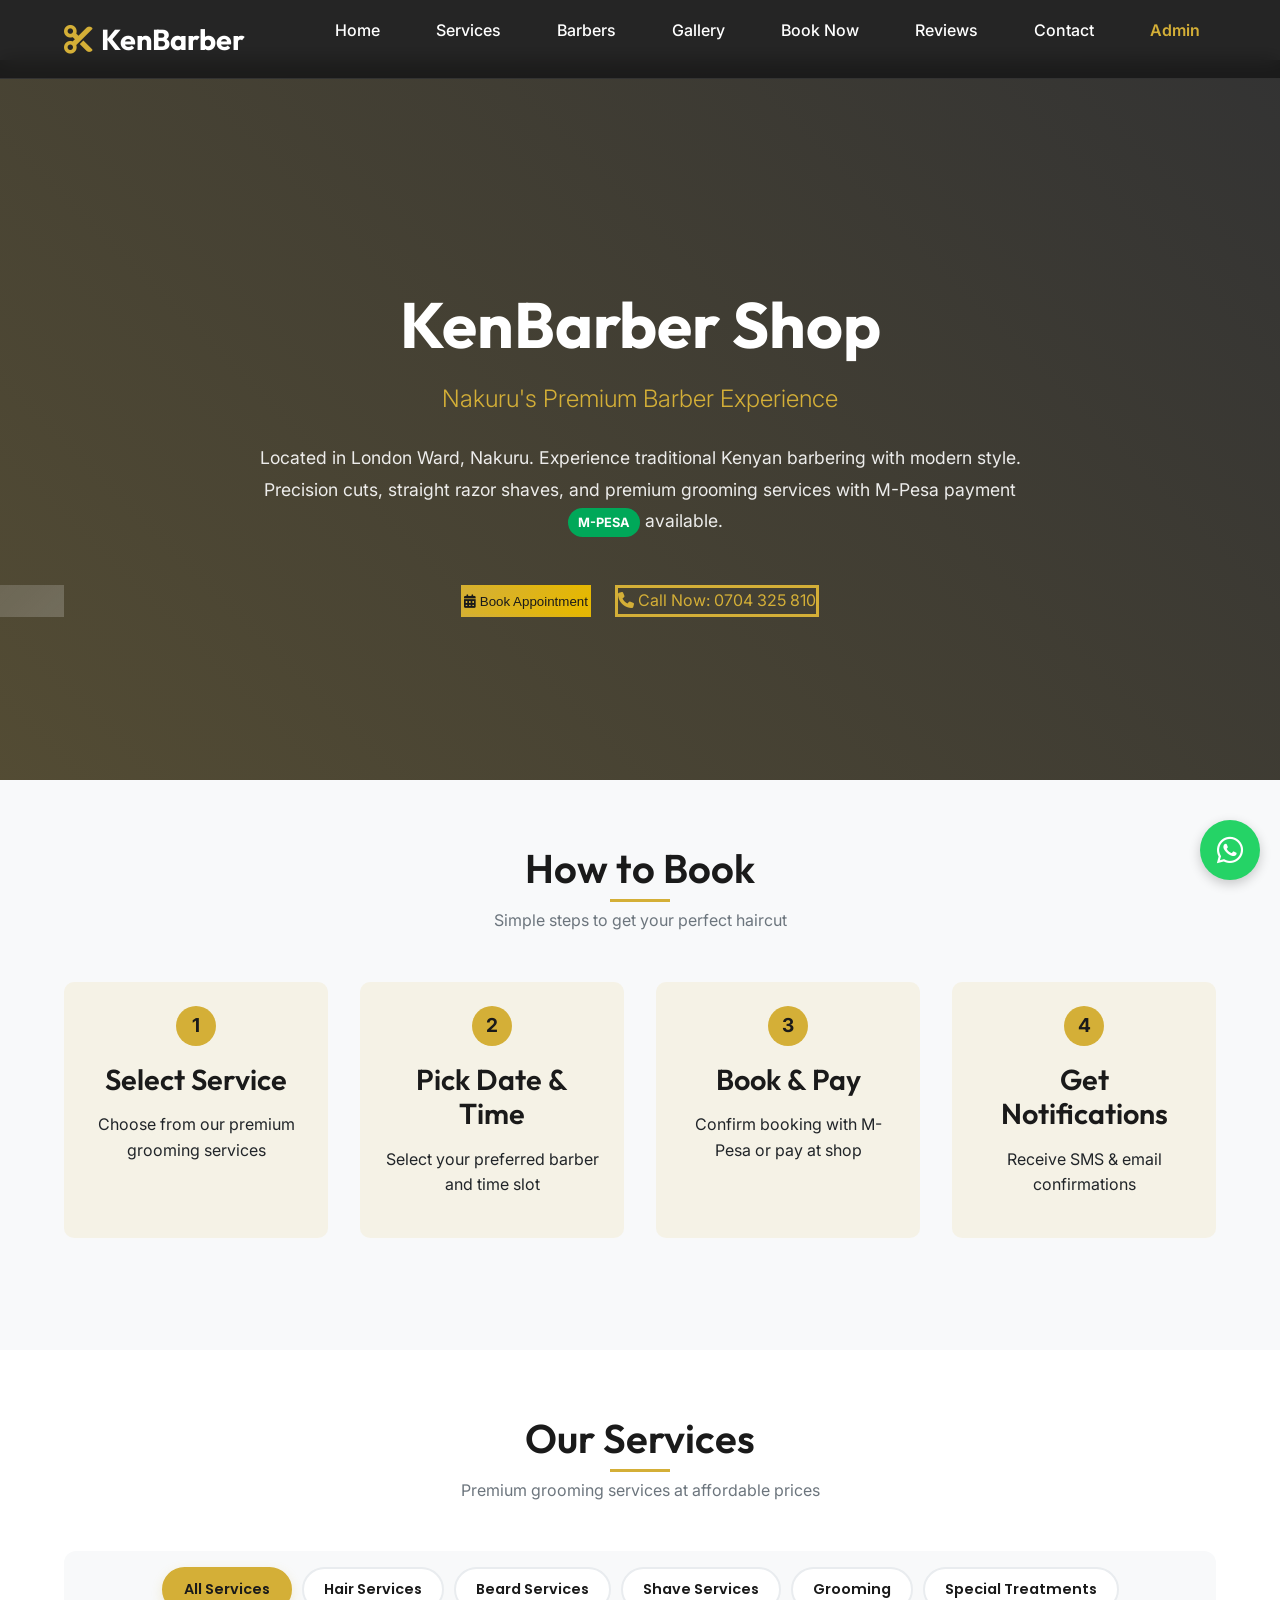
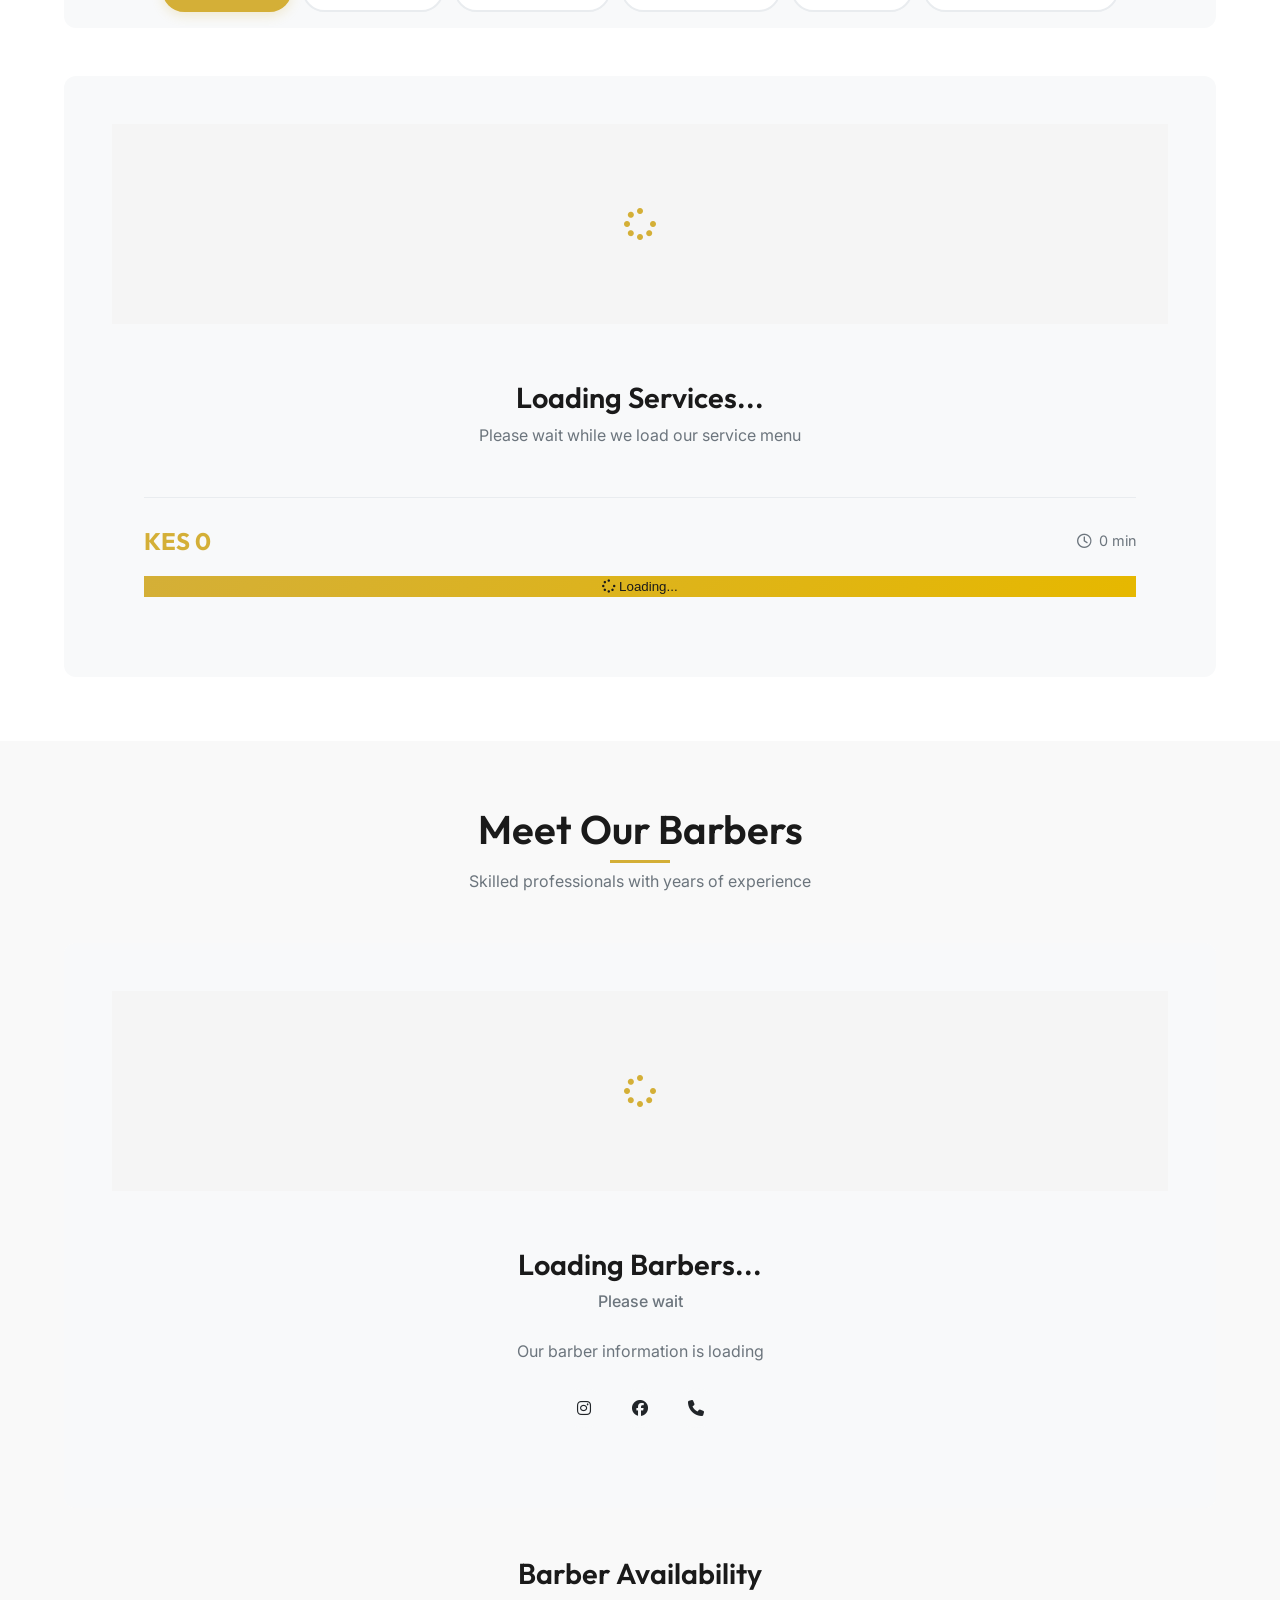
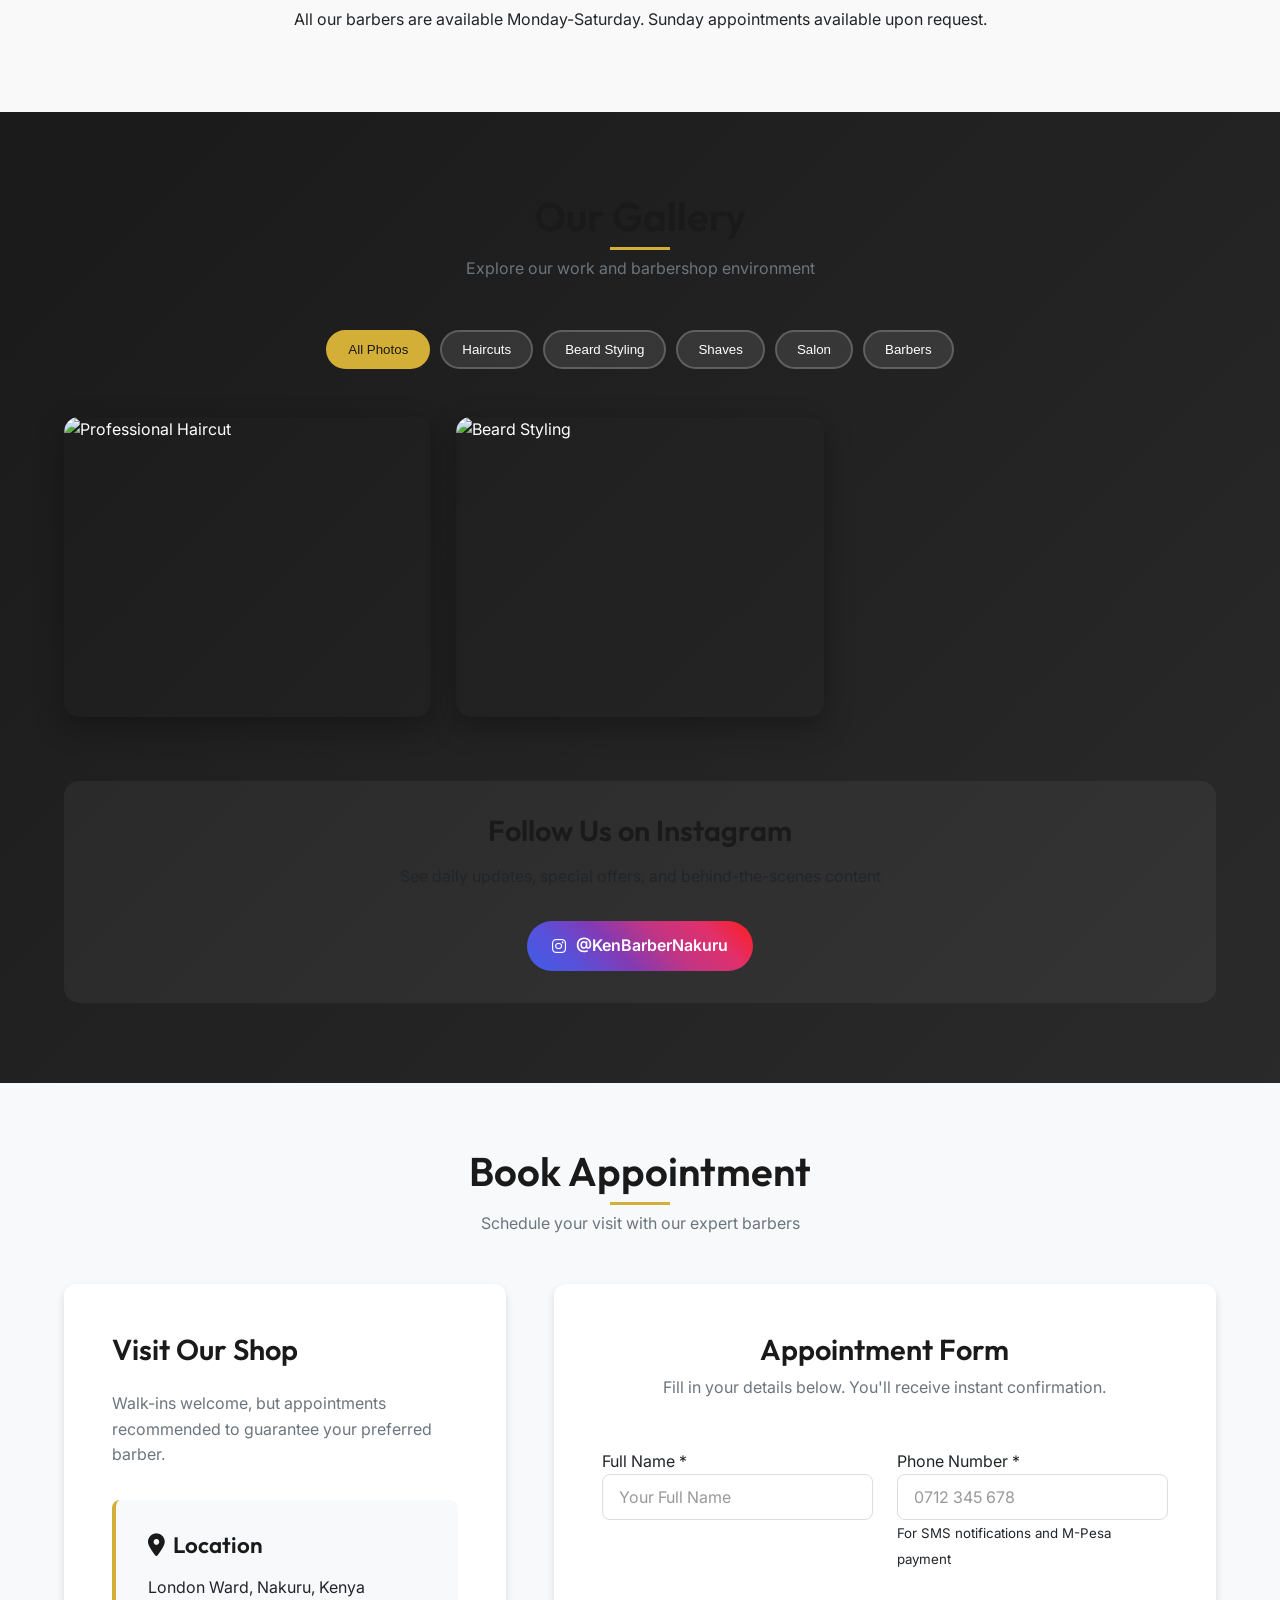
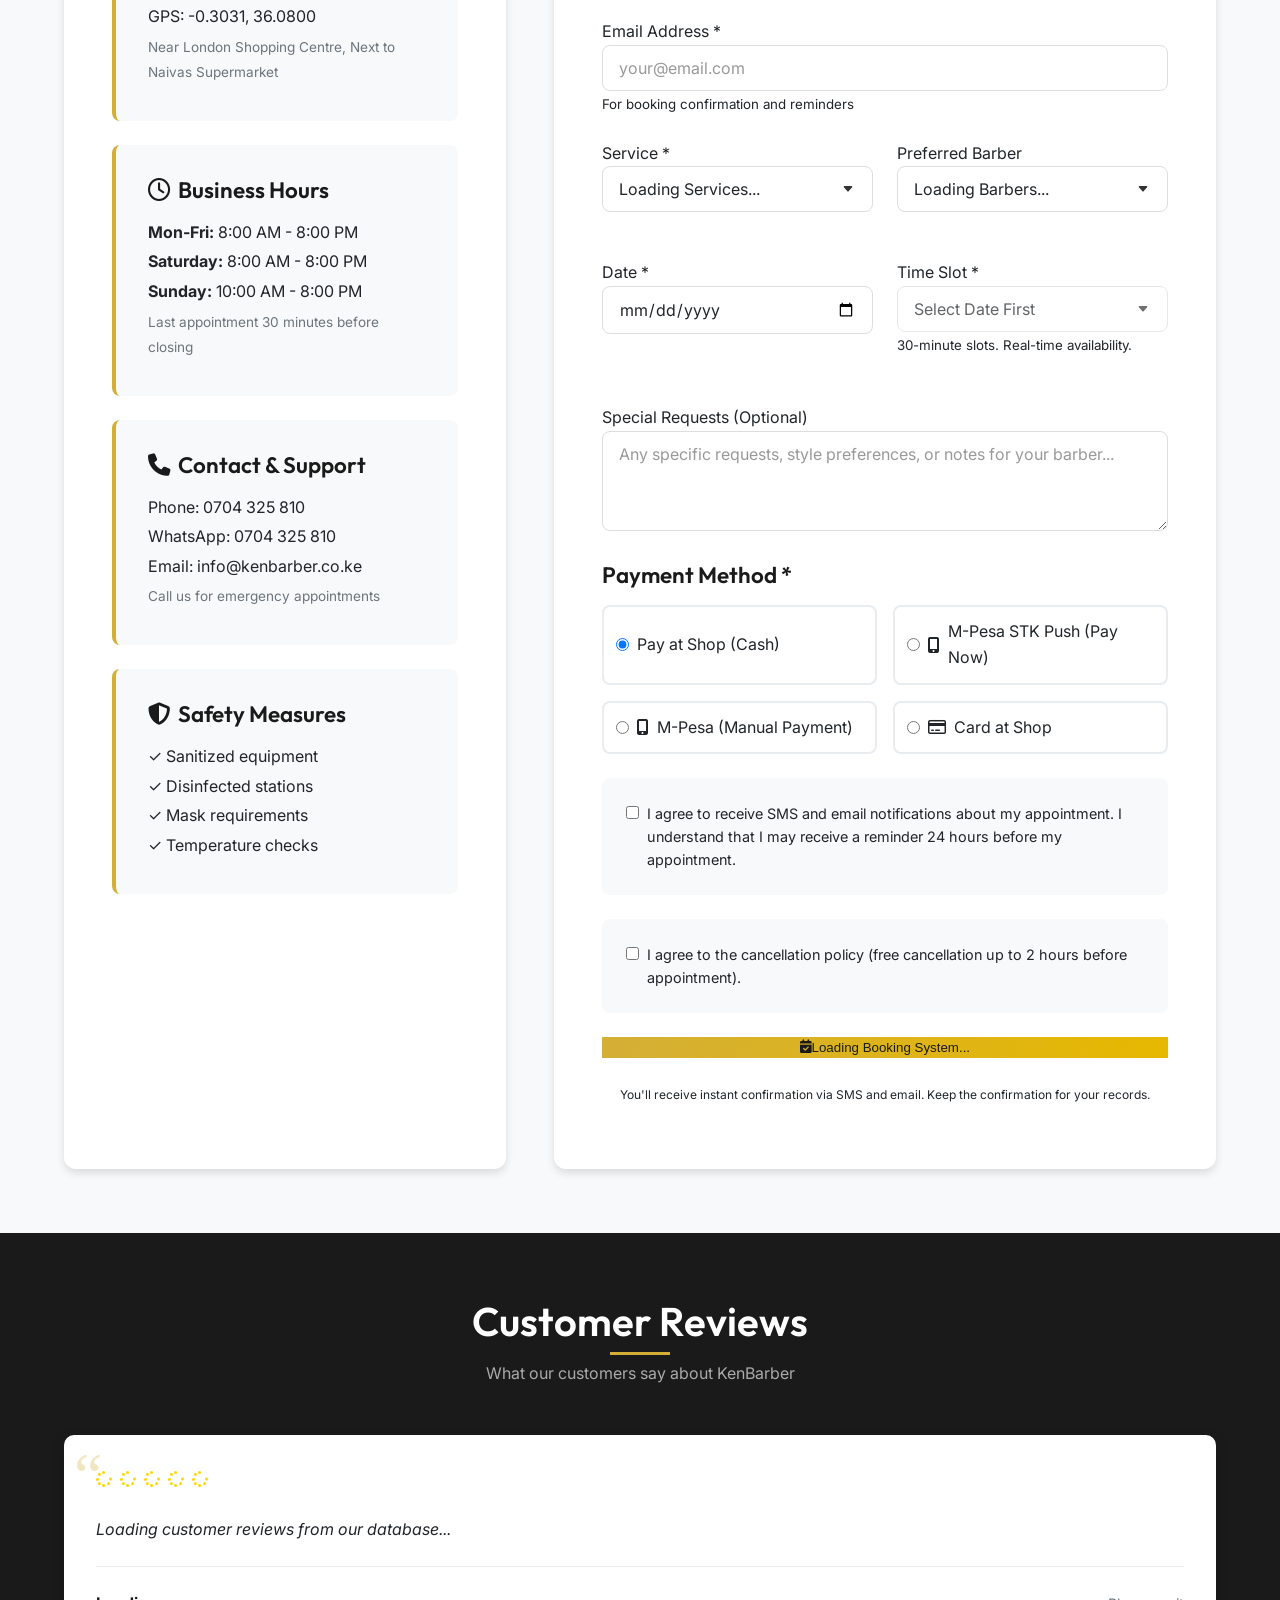
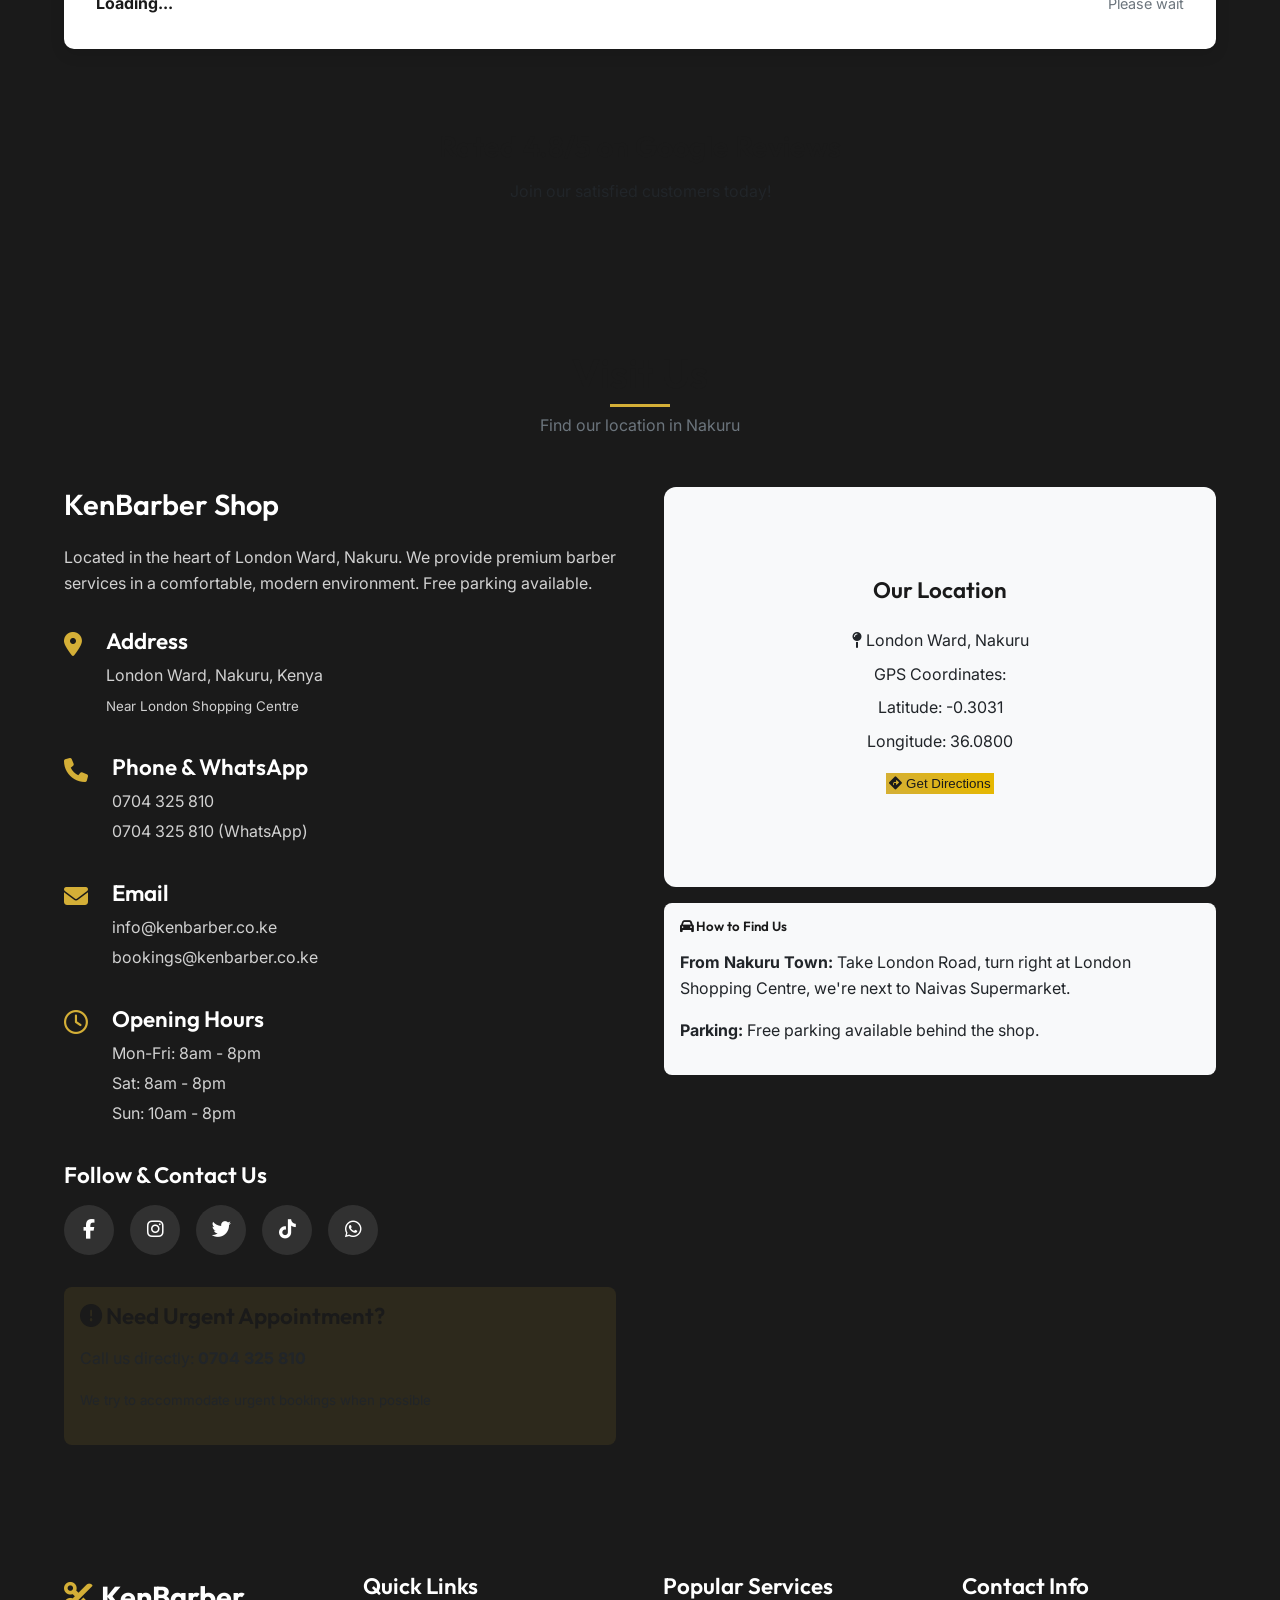
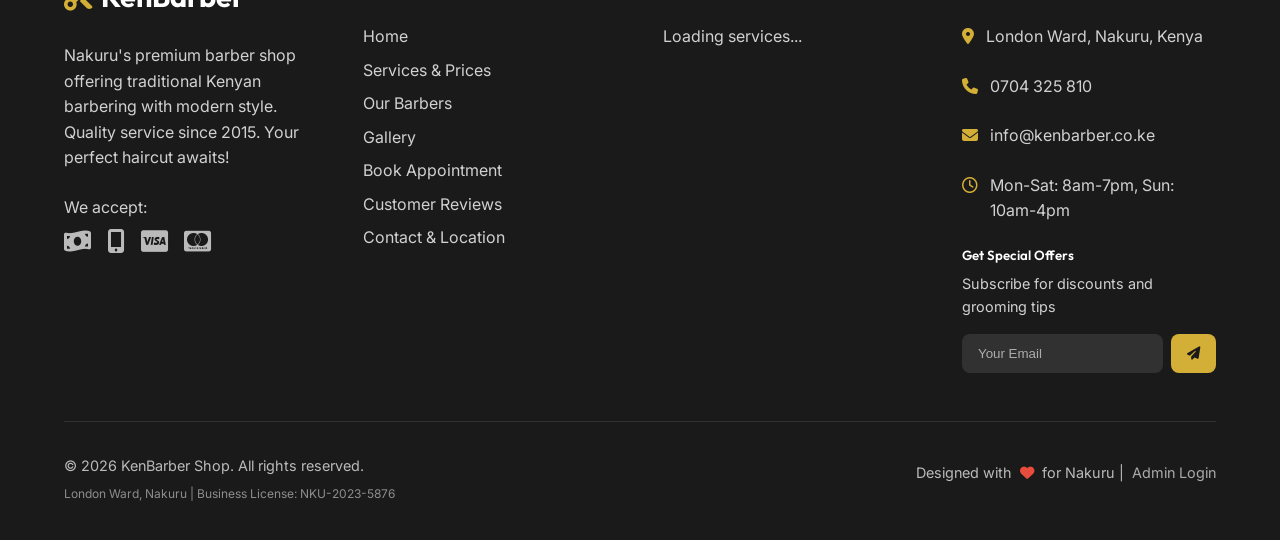
==== commit 3c76d93a: "Update index.html" ====
--- a/index.html
+++ b/index.html
@@ -384,17 +384,6 @@
     </style>
 </head>
 <body>
-    <!-- Database Status Indicator -->
-    <div class="db-status" id="dbStatus">
-        <i class="fas fa-circle"></i>
-        <span>Checking Database...</span>
-    </div>
-
-    <!-- Special Offer Banner -->
-    <div class="special-offer-banner" id="specialOfferBanner">
-        🎉 Grand Opening Special: 20% OFF for First-Time Customers! Book Now 🎉
-    </div>
-
     <!-- Header & Navigation -->
     <header>
         <div class="container header-container">
@@ -1377,7 +1366,7 @@
         // SERVICE FILTER SYSTEM - COMPLETE
         // ============================================
         
-        const serviceData = []; // Local variable only used in this script
+      var allServices = window.allServices || []; // Store all services for filtering
         
         async function updateServicesDisplay() {
             console.log('🔄 Updating services display...');
@@ -1426,7 +1415,7 @@
                     
                     // Store all services for filtering
                     allServices = services;
-                    
+                    window.allServices = services; 
                     // Render all services initially
                     renderServicesToGrid(services);
                     
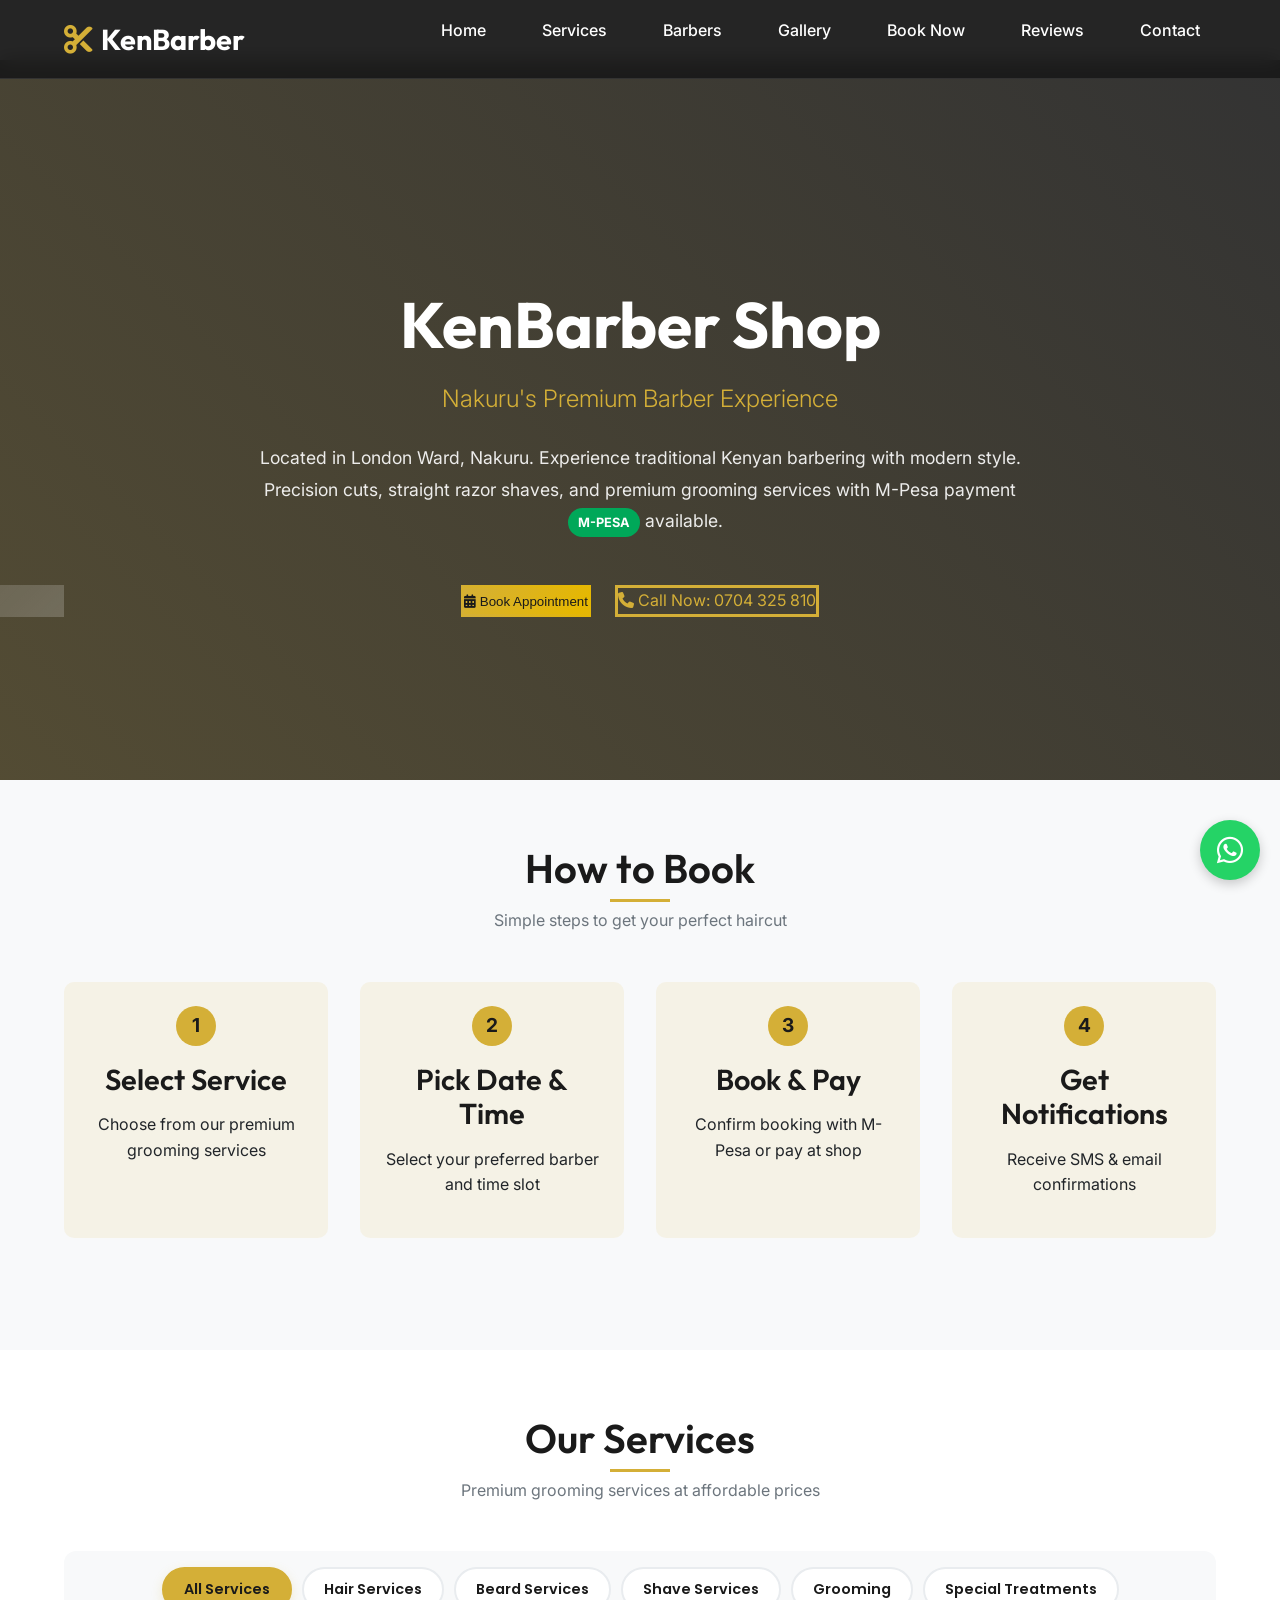
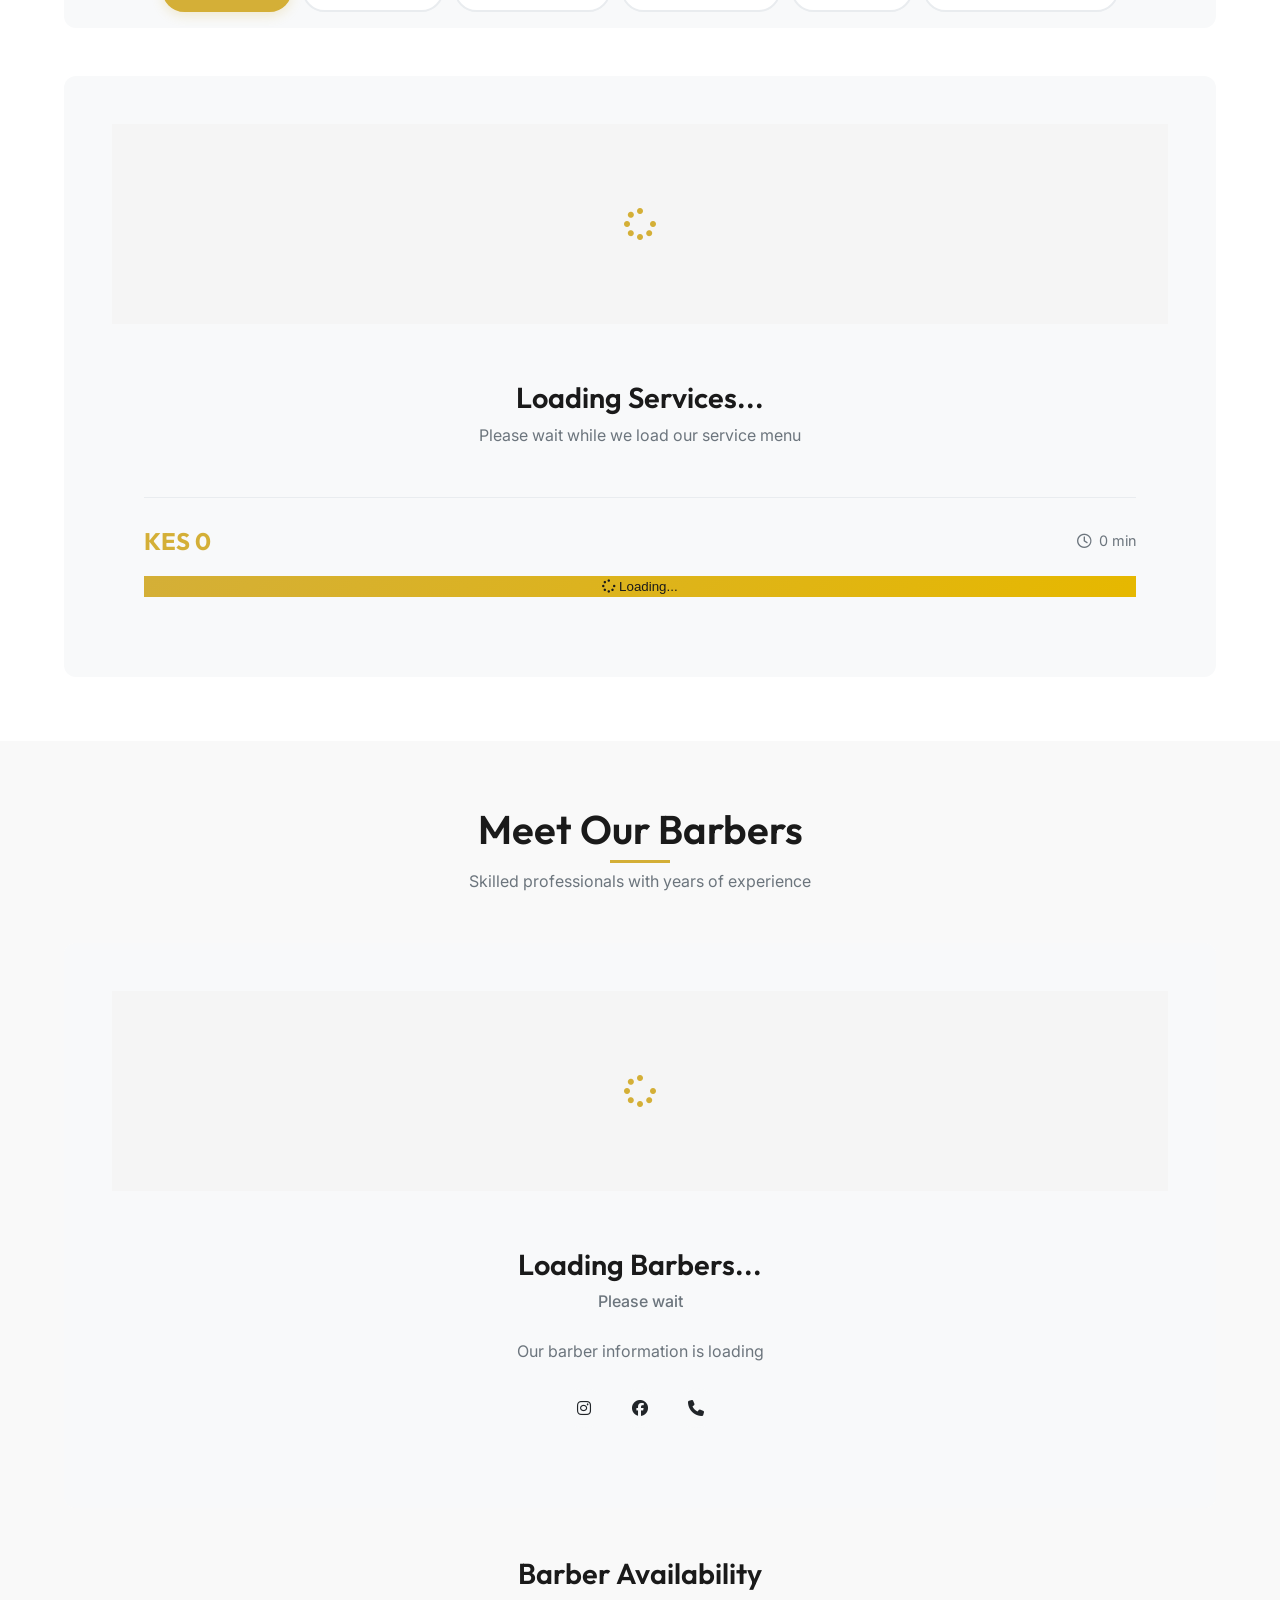
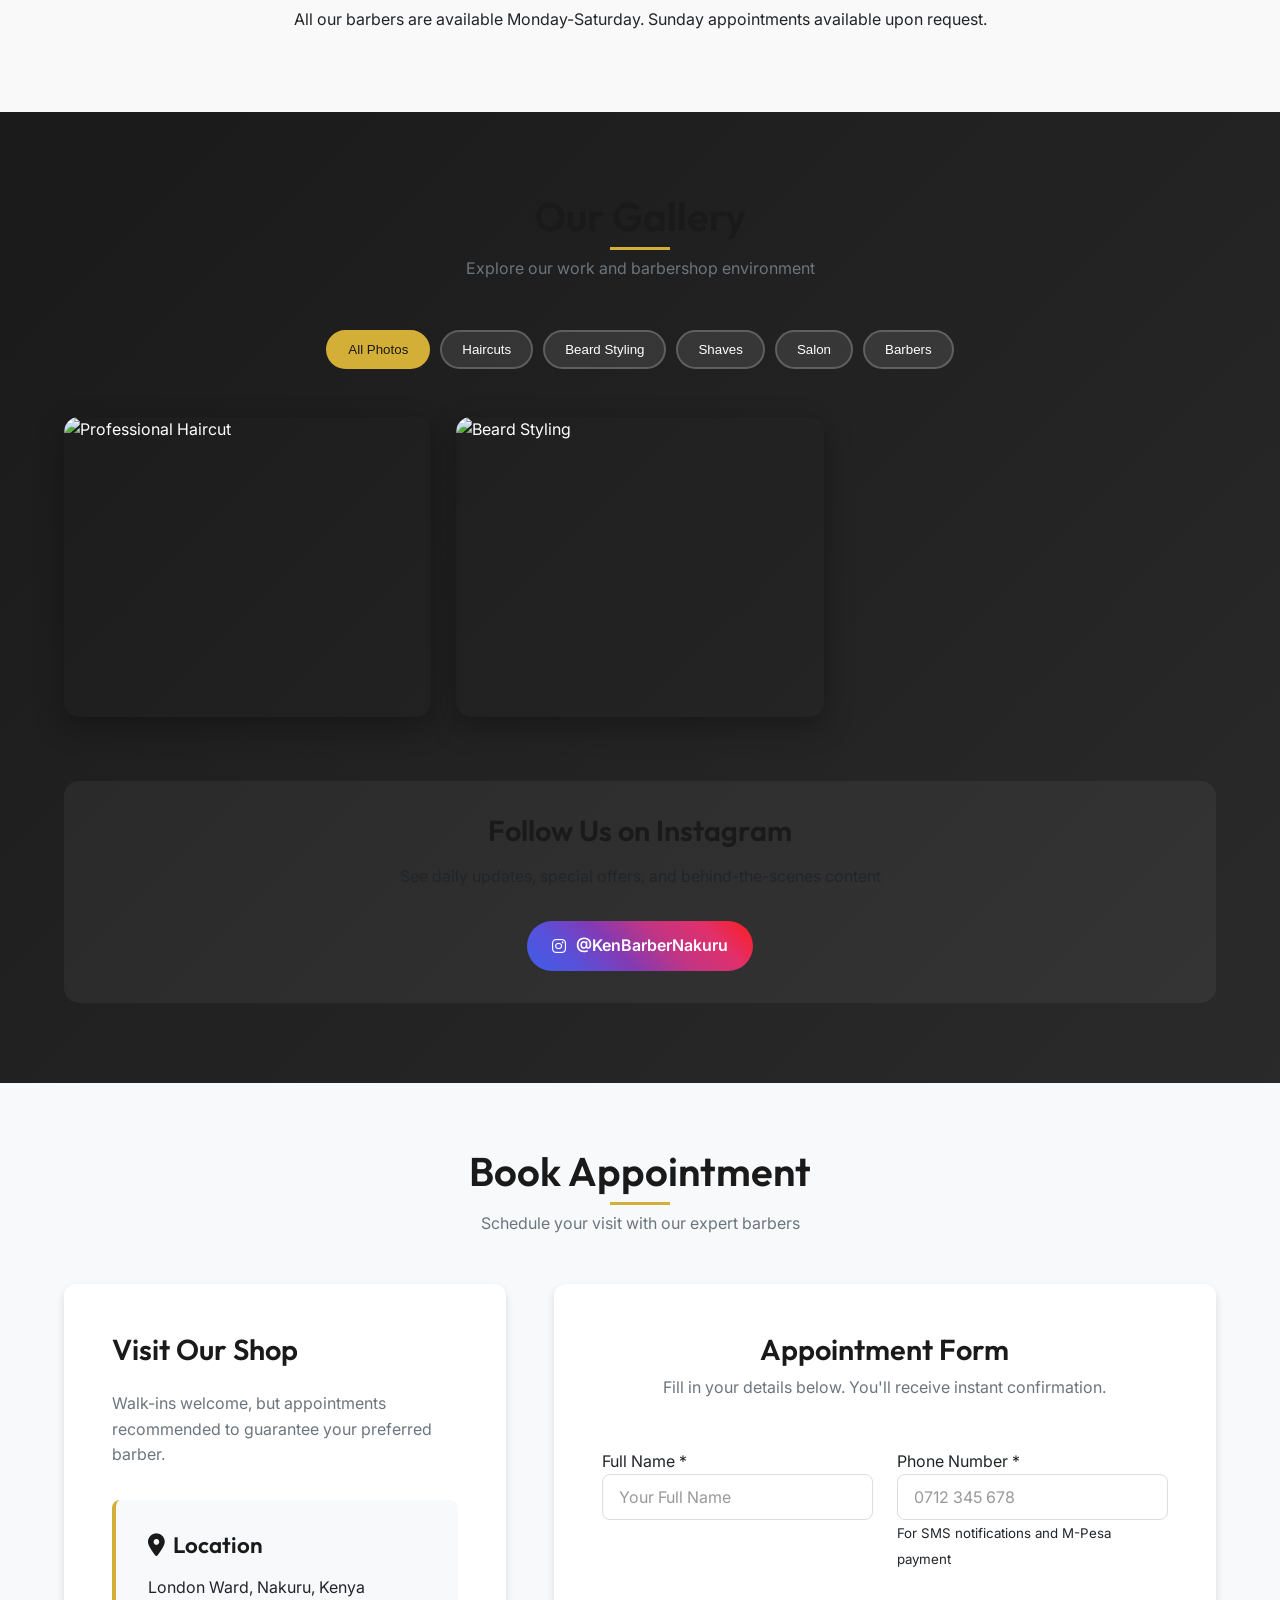
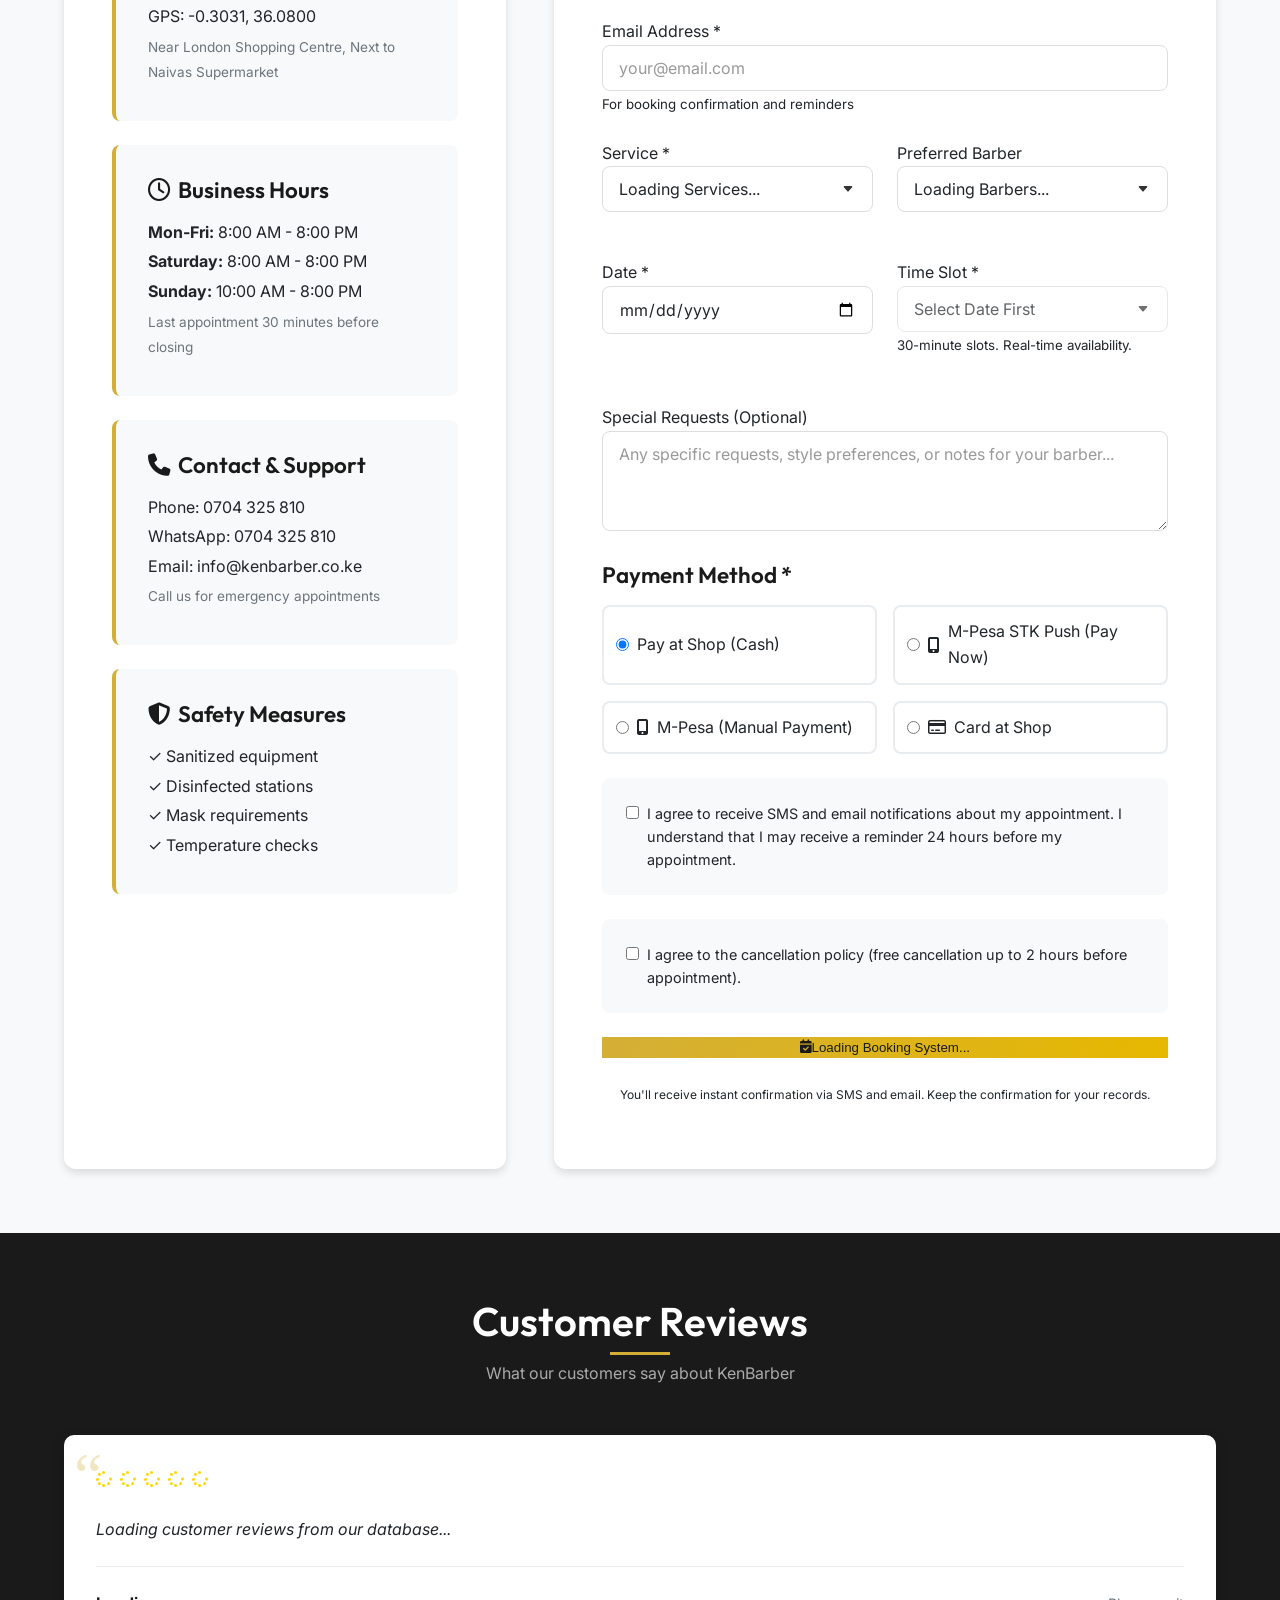
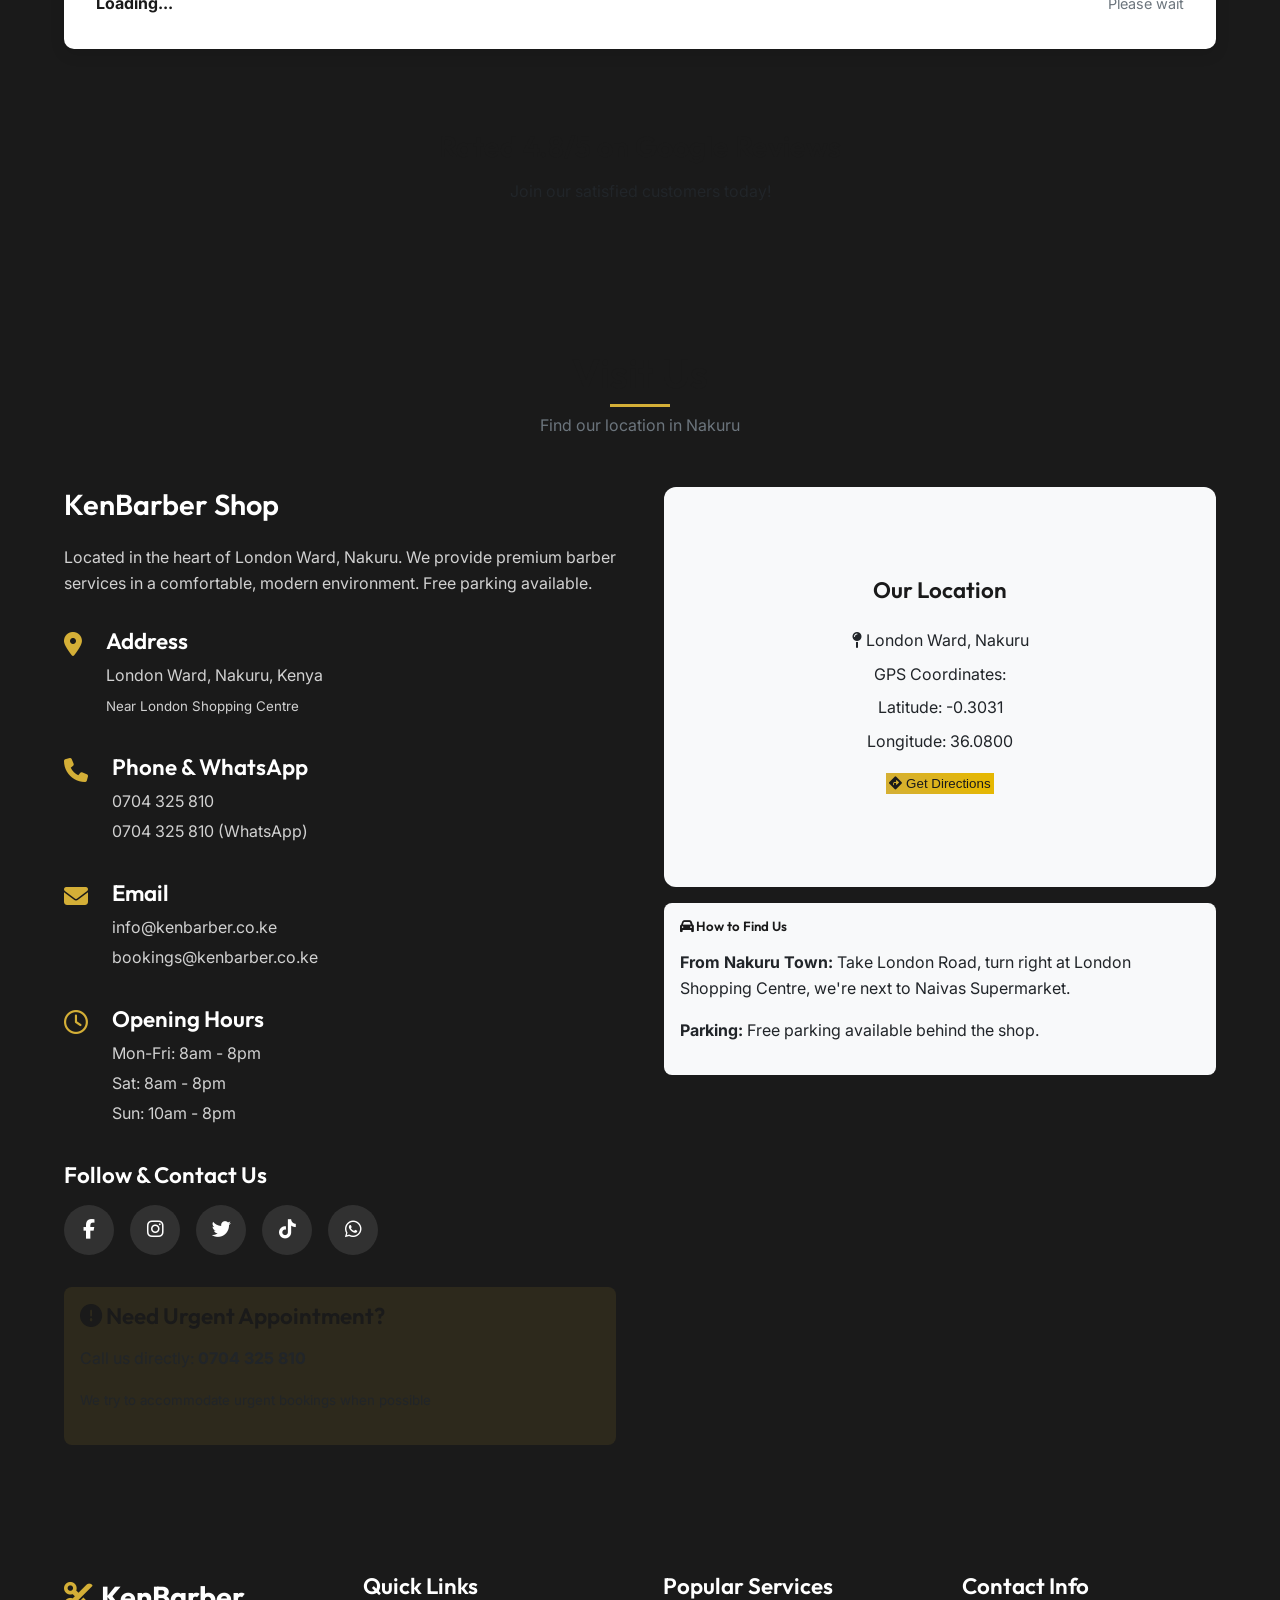
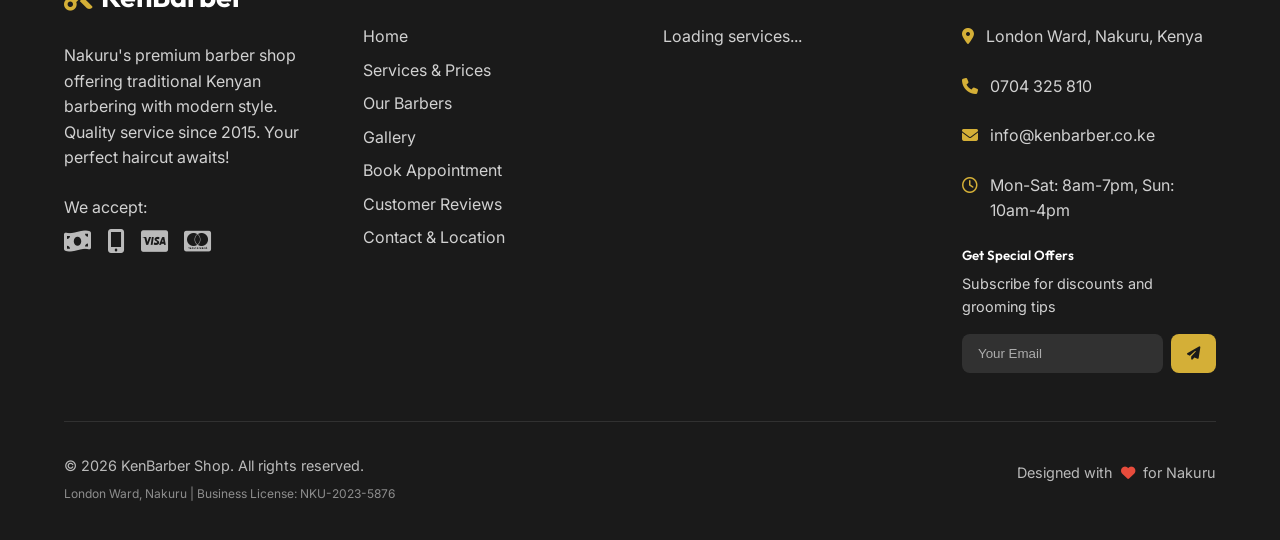
==== commit cab81563: "Update index.html" ====
--- a/index.html
+++ b/index.html
@@ -403,7 +403,7 @@
                 <li><a href="#booking">Book Now</a></li>
                 <li><a href="#testimonials">Reviews</a></li>
                 <li><a href="#contact">Contact</a></li>
-                <li><a href="admin-login.html" style="color: var(--primary); font-weight: 600;">Admin</a></li>
+                <!-- Admin link removed as requested -->
             </ul>
         </div>
     </header>
@@ -1012,7 +1012,7 @@
                     <p><small>London Ward, Nakuru | Business License: NKU-2023-5876</small></p>
                 </div>
                 <div class="developer-credit">
-                    <p>Designed with <i class="fas fa-heart"></i> for Nakuru | <a href="admin-login.html" style="color: #aaa;">Admin Login</a></p>
+                    <p>Designed with <i class="fas fa-heart"></i> for Nakuru</p>
                 </div>
             </div>
         </div>
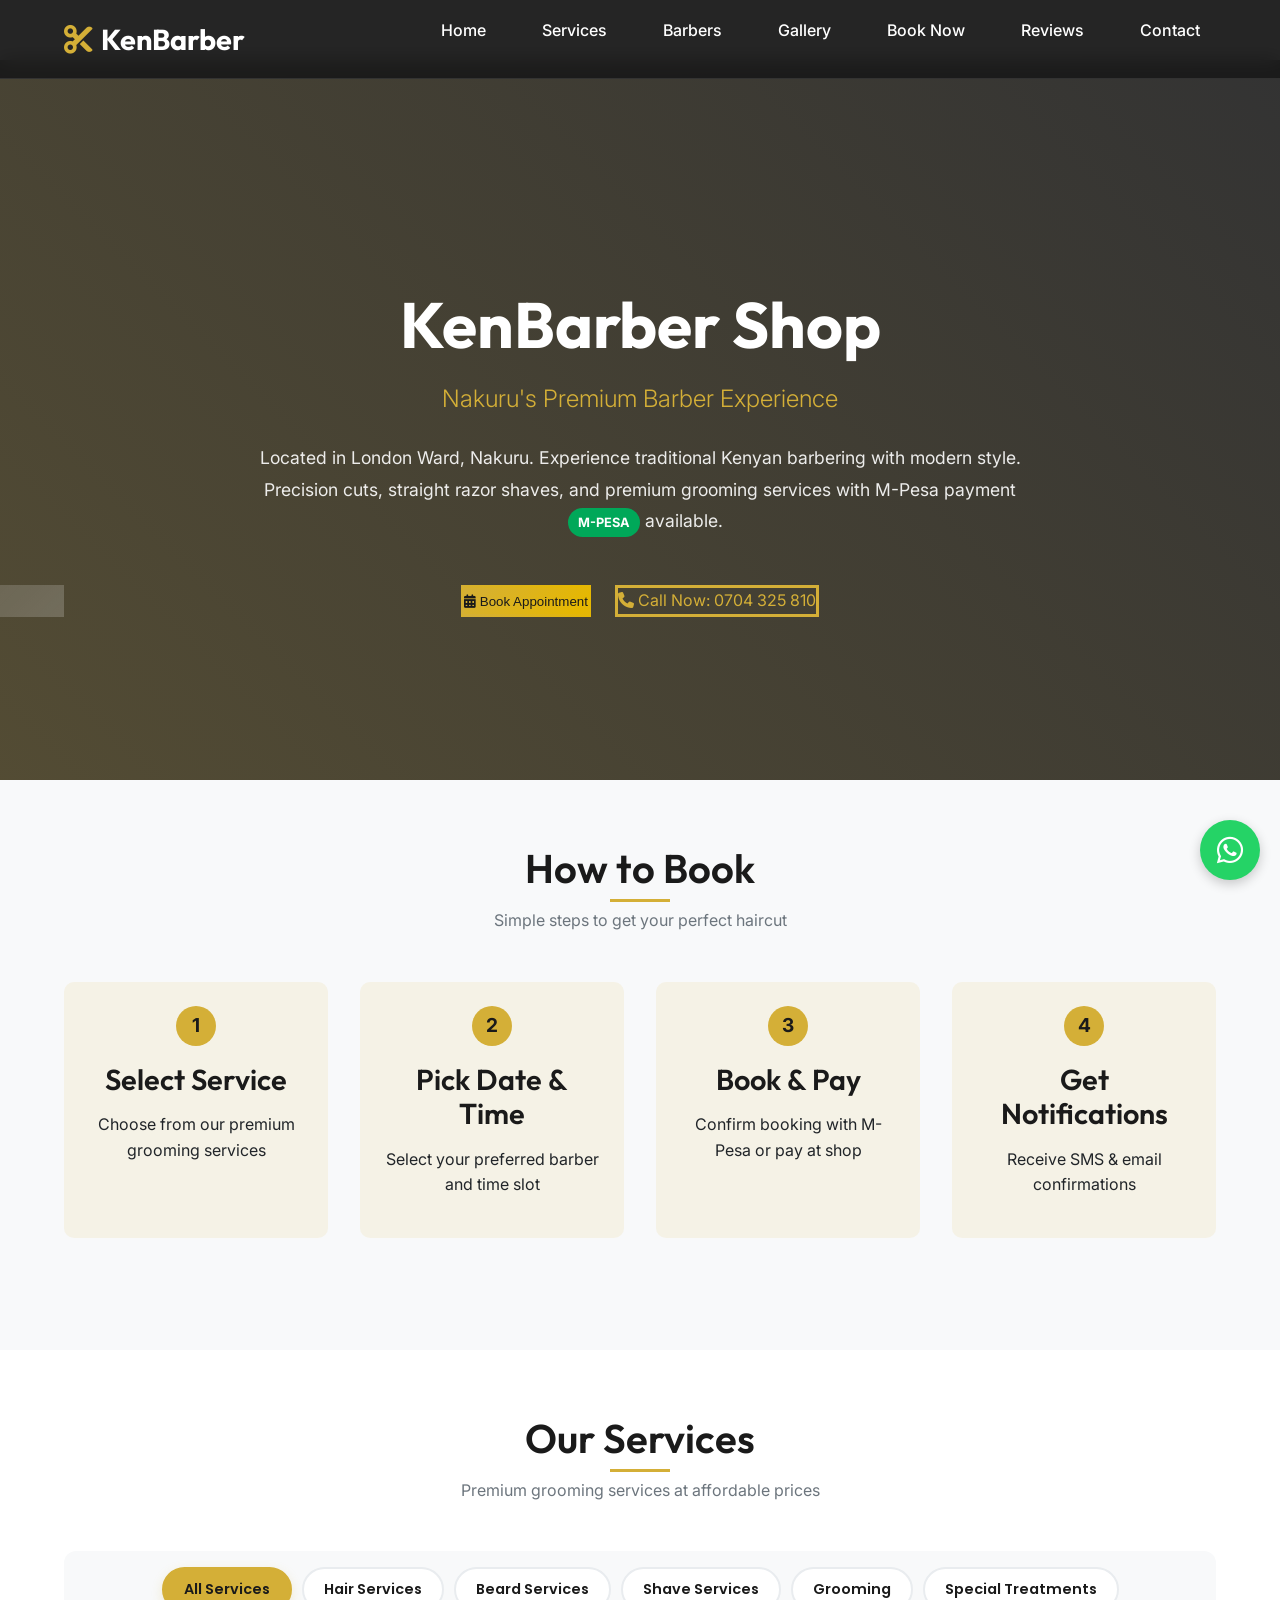
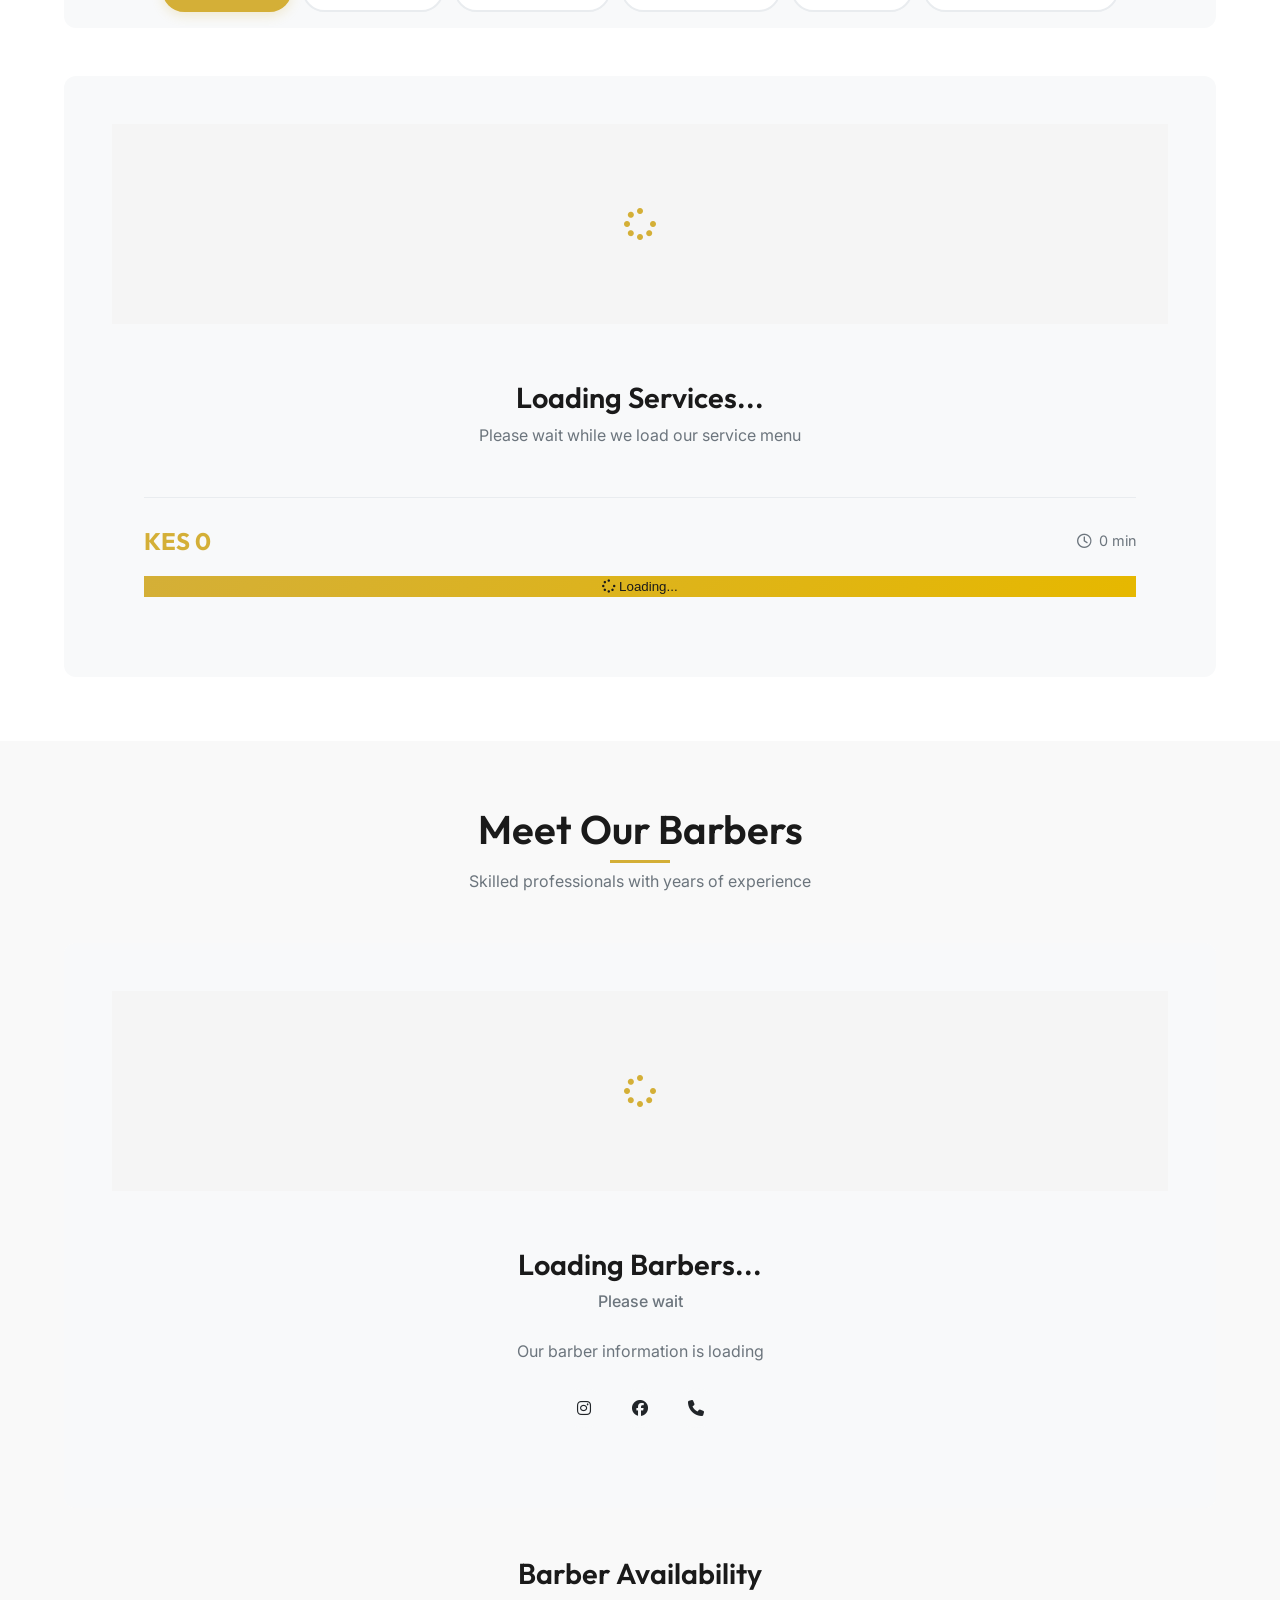
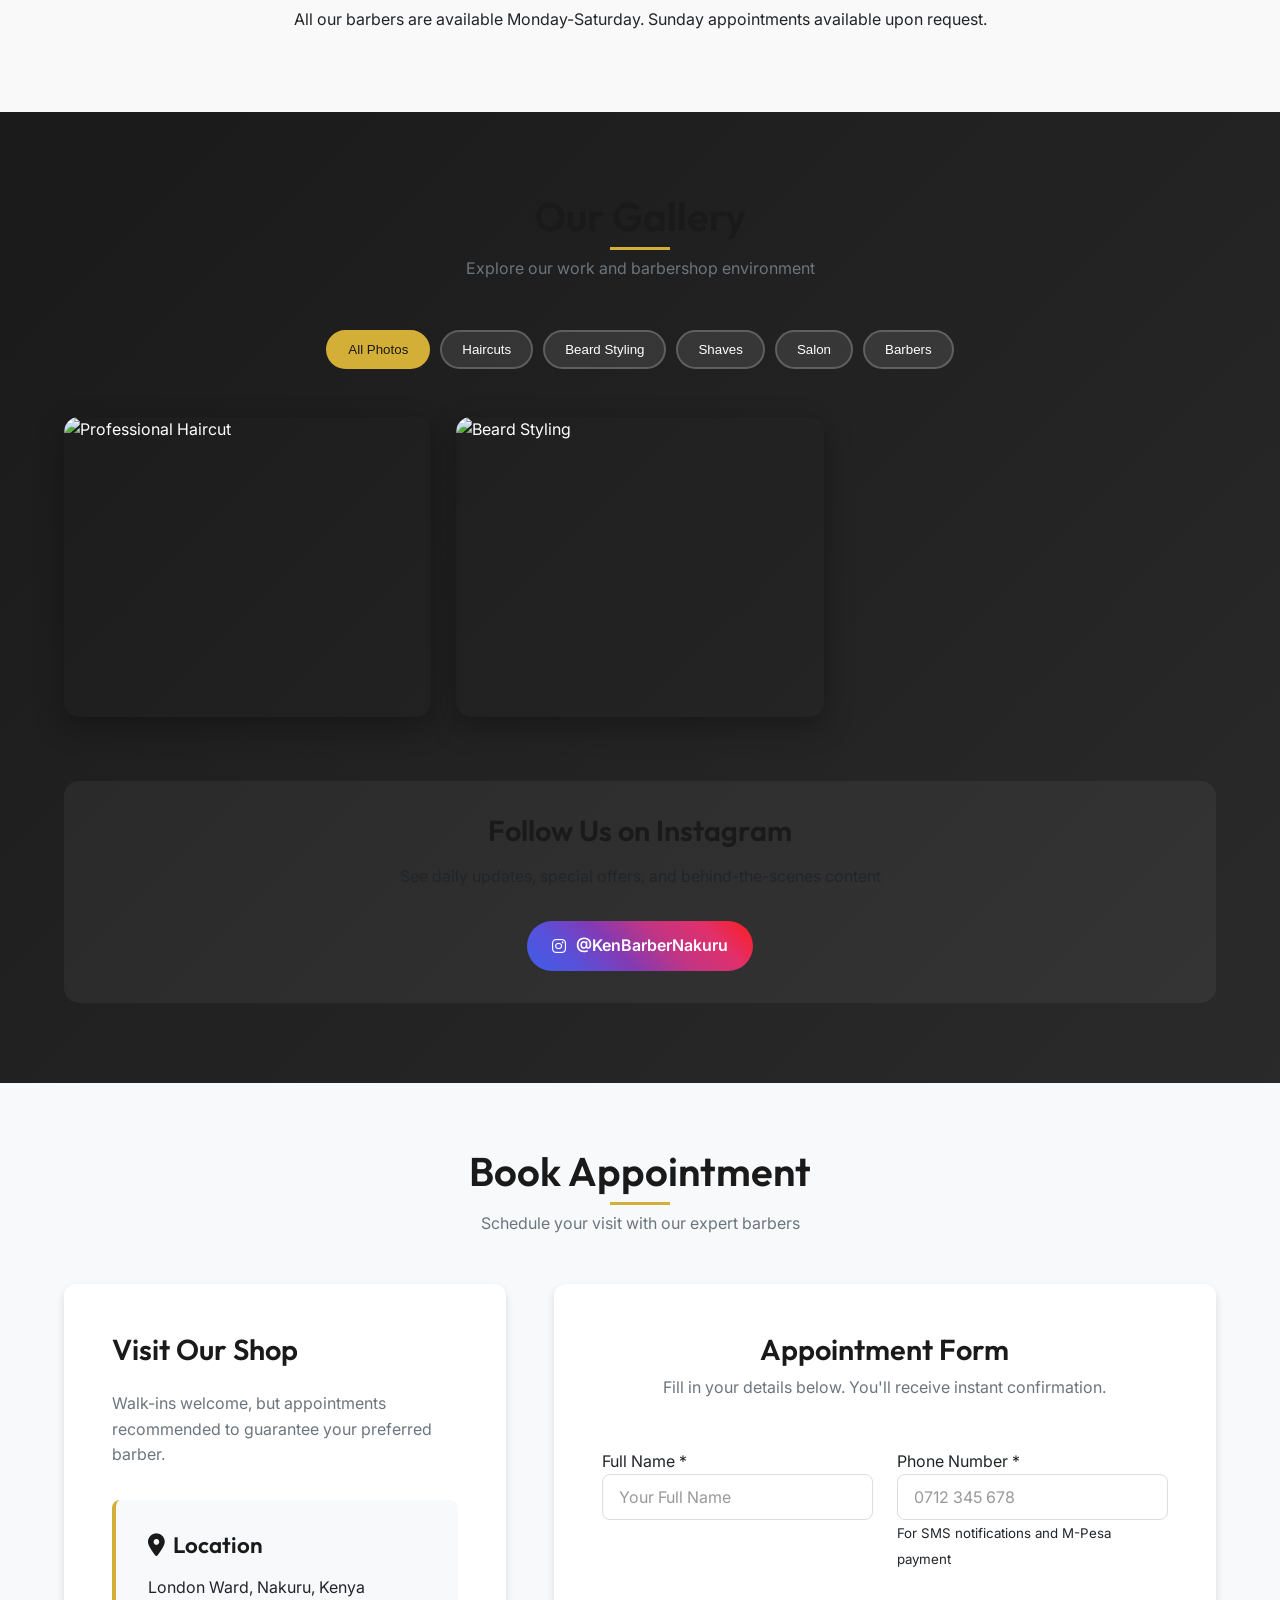
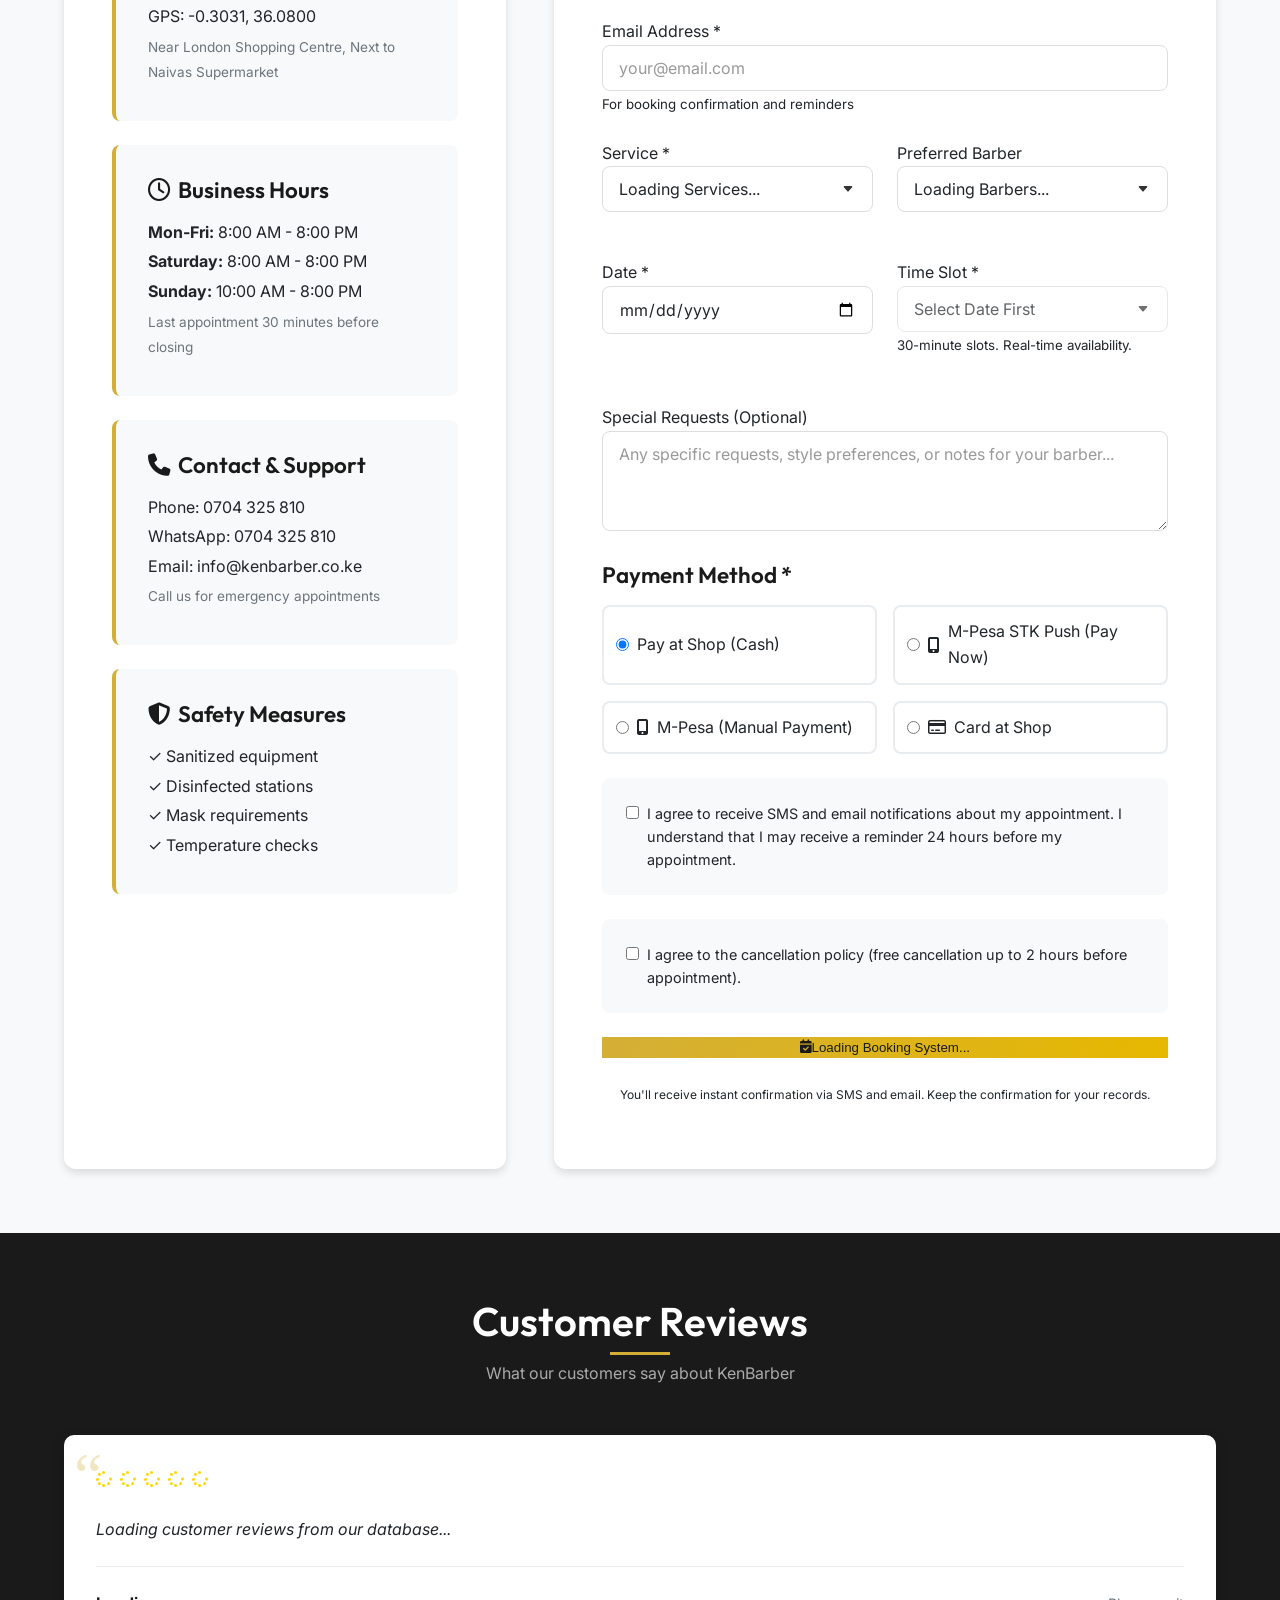
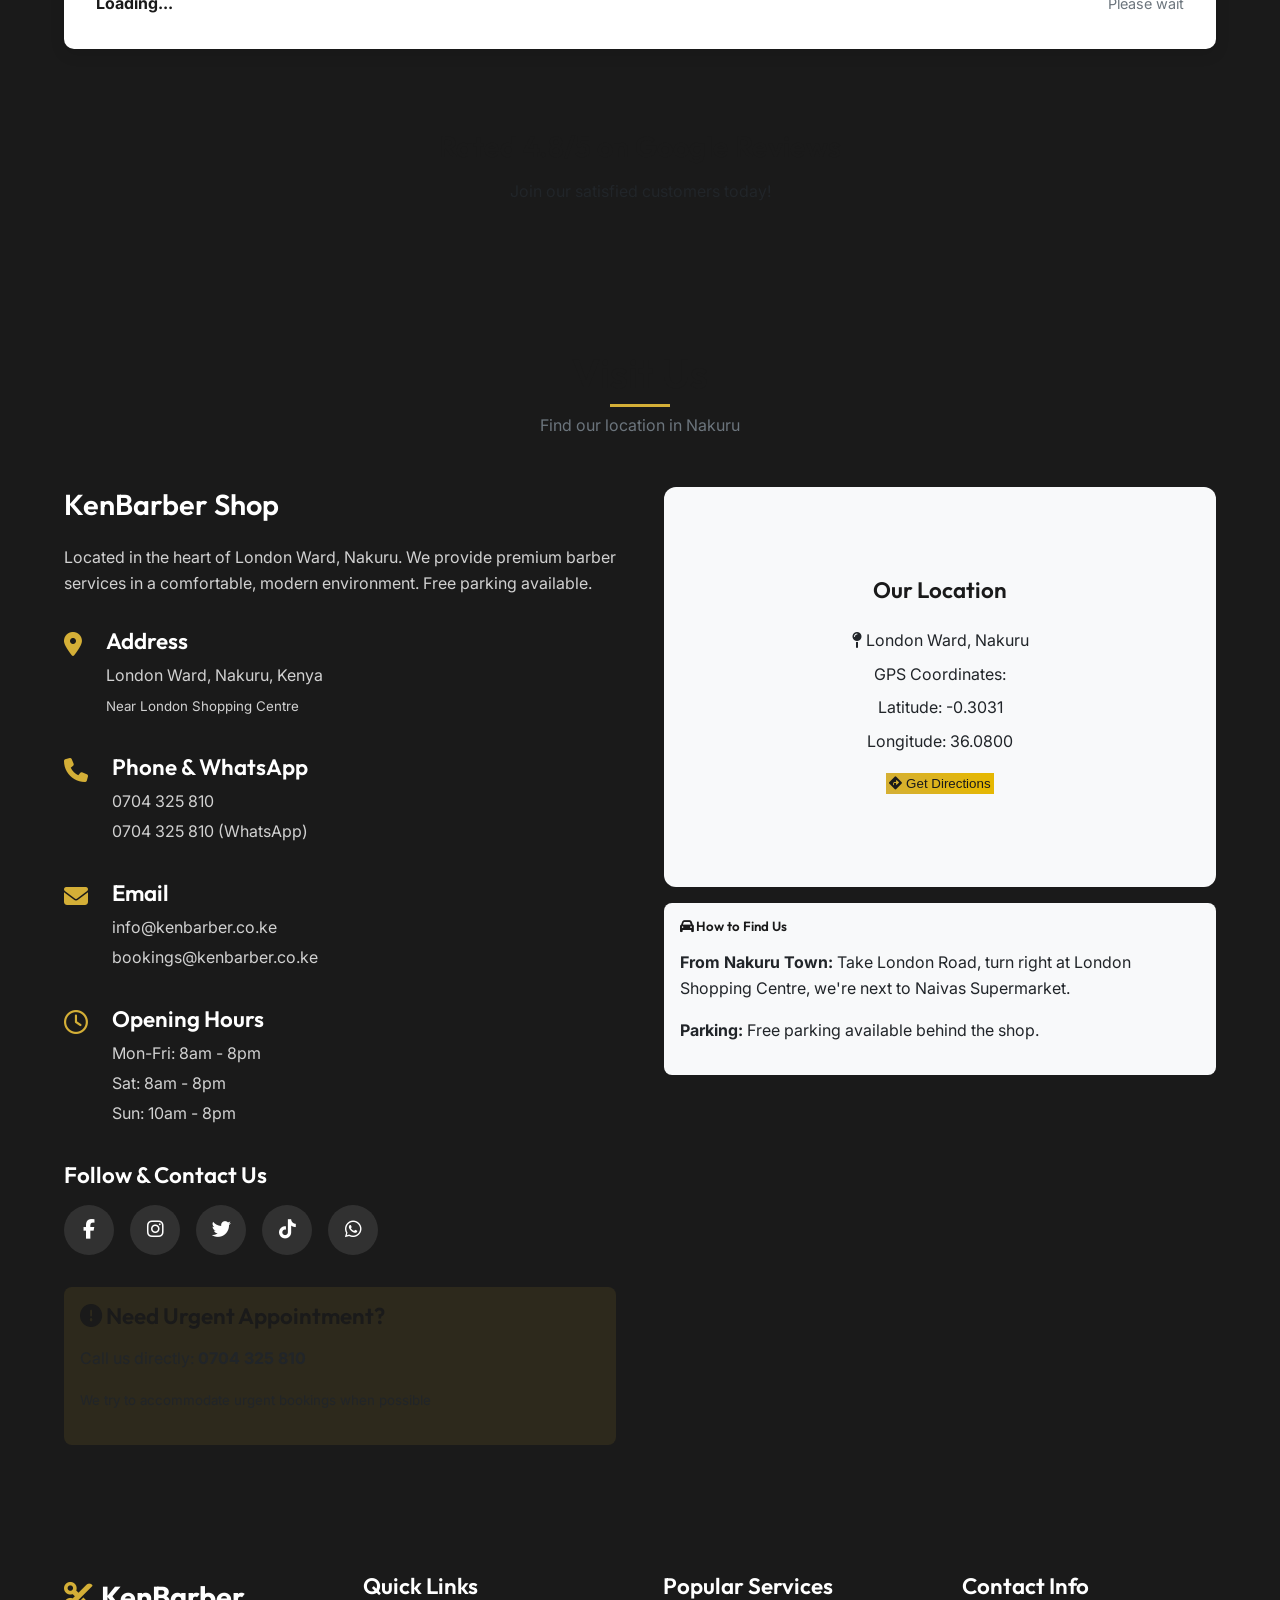
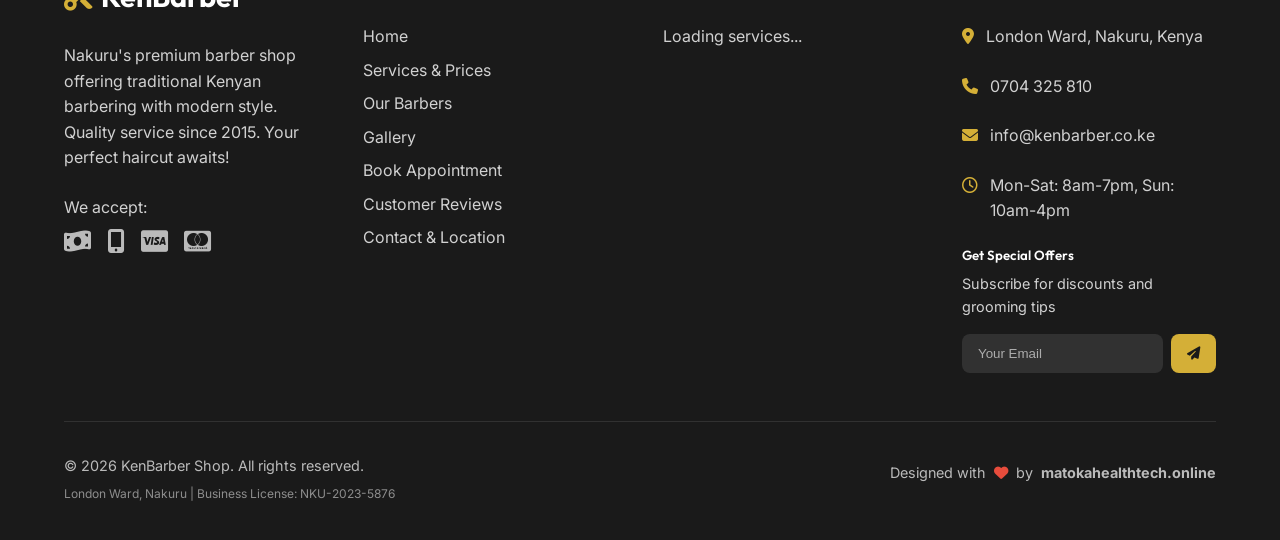
==== commit 248cf419: "Update index.html" ====
--- a/index.html
+++ b/index.html
@@ -387,7 +387,7 @@
     <!-- Header & Navigation -->
     <header>
         <div class="container header-container">
-            <a href="index.html" class="logo">
+            <a href="/" class="logo">
                 <i class="fas fa-cut"></i> KenBarber
             </a>
             
@@ -943,7 +943,7 @@
         <div class="container">
             <div class="footer-container">
                 <div class="footer-about">
-                    <a href="index.html" class="footer-logo"><i class="fas fa-cut"></i> KenBarber</a>
+                    <a href="/" class="footer-logo"><i class="fas fa-cut"></i> KenBarber</a>
                     <p>Nakuru's premium barber shop offering traditional Kenyan barbering with modern style. Quality service since 2015. Your perfect haircut awaits!</p>
                     <div class="payment-methods">
                         <p>We accept:</p>
@@ -959,7 +959,7 @@
                 <div class="footer-links">
                     <h4>Quick Links</h4>
                     <ul>
-                        <li><a href="index.html">Home</a></li>
+                        <li><a href="/">Home</a></li>
                         <li><a href="#services">Services & Prices</a></li>
                         <li><a href="#barbers">Our Barbers</a></li>
                         <li><a href="#gallery">Gallery</a></li>
@@ -1012,7 +1012,7 @@
                     <p><small>London Ward, Nakuru | Business License: NKU-2023-5876</small></p>
                 </div>
                 <div class="developer-credit">
-                    <p>Designed with <i class="fas fa-heart"></i> for Nakuru</p>
+                    <p>Designed with <i class="fas fa-heart"></i> by <strong>matokahealthtech.online</strong></p>
                 </div>
             </div>
         </div>
